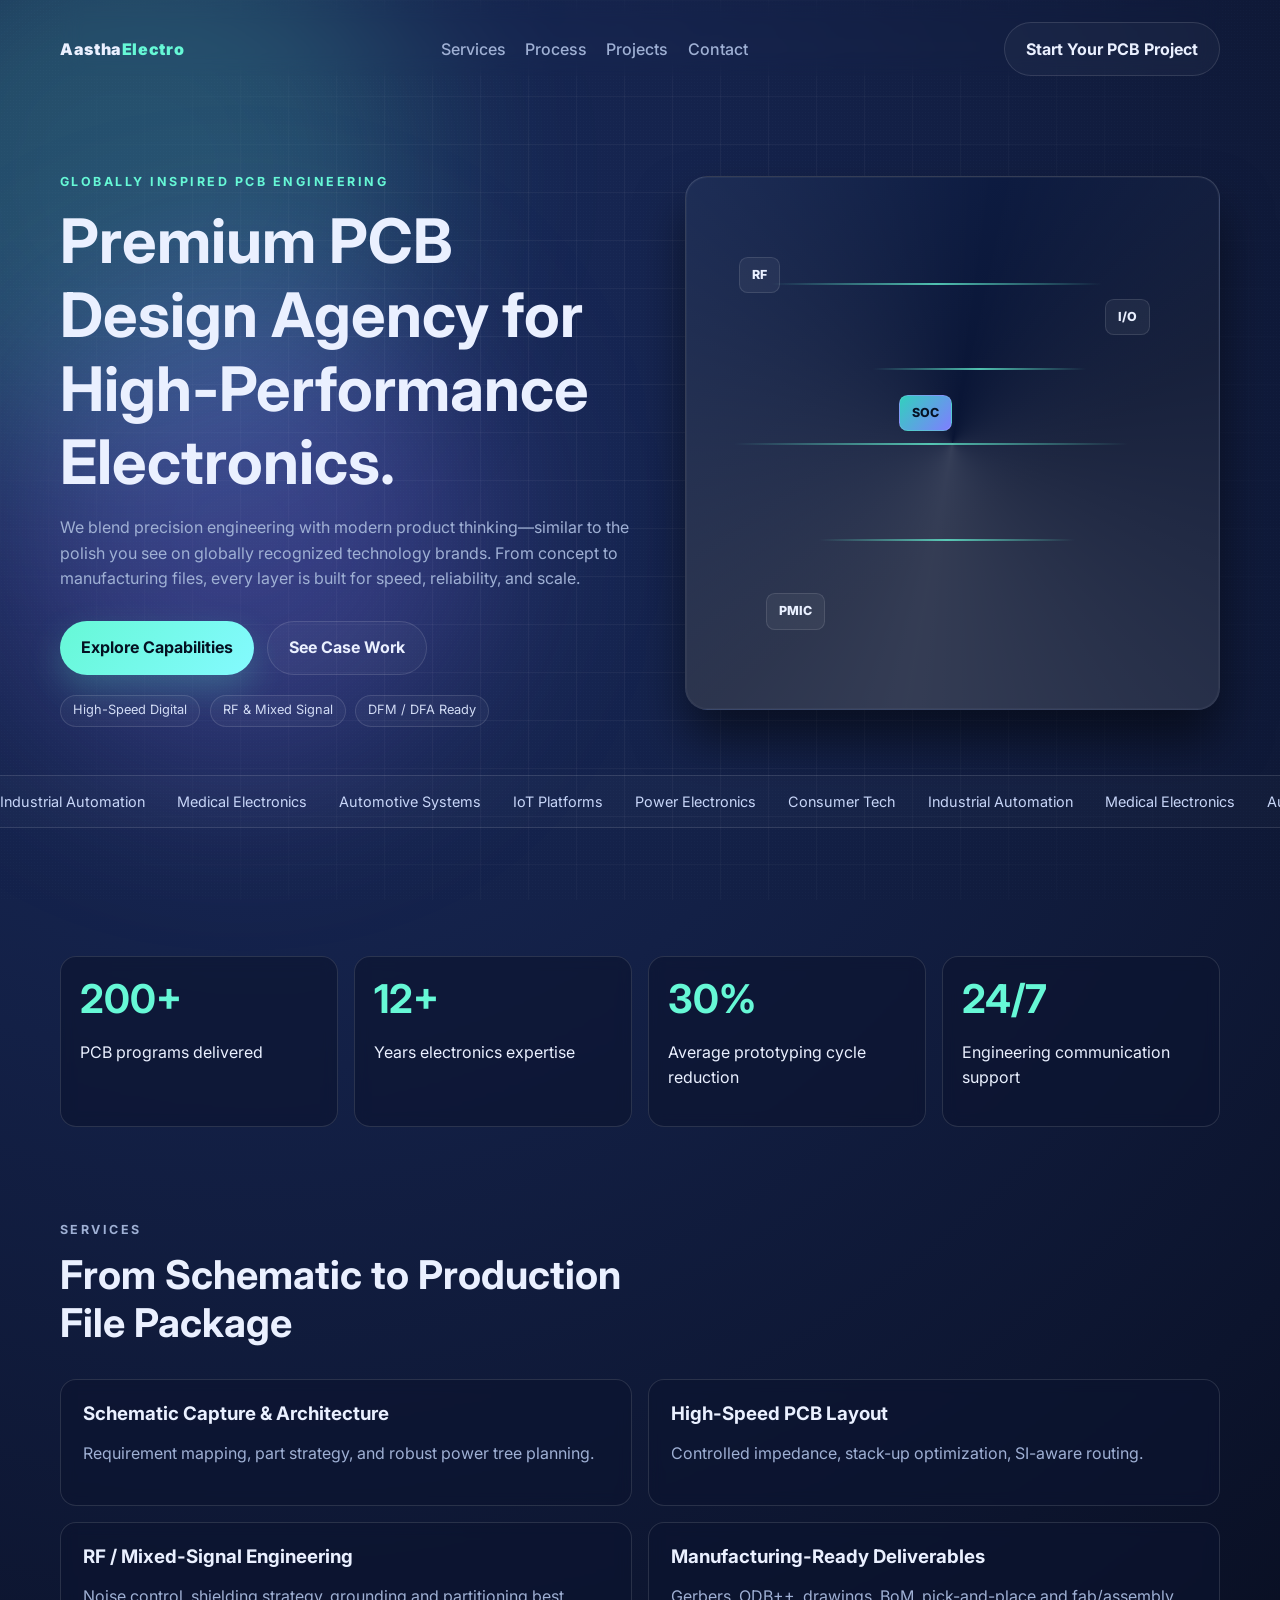
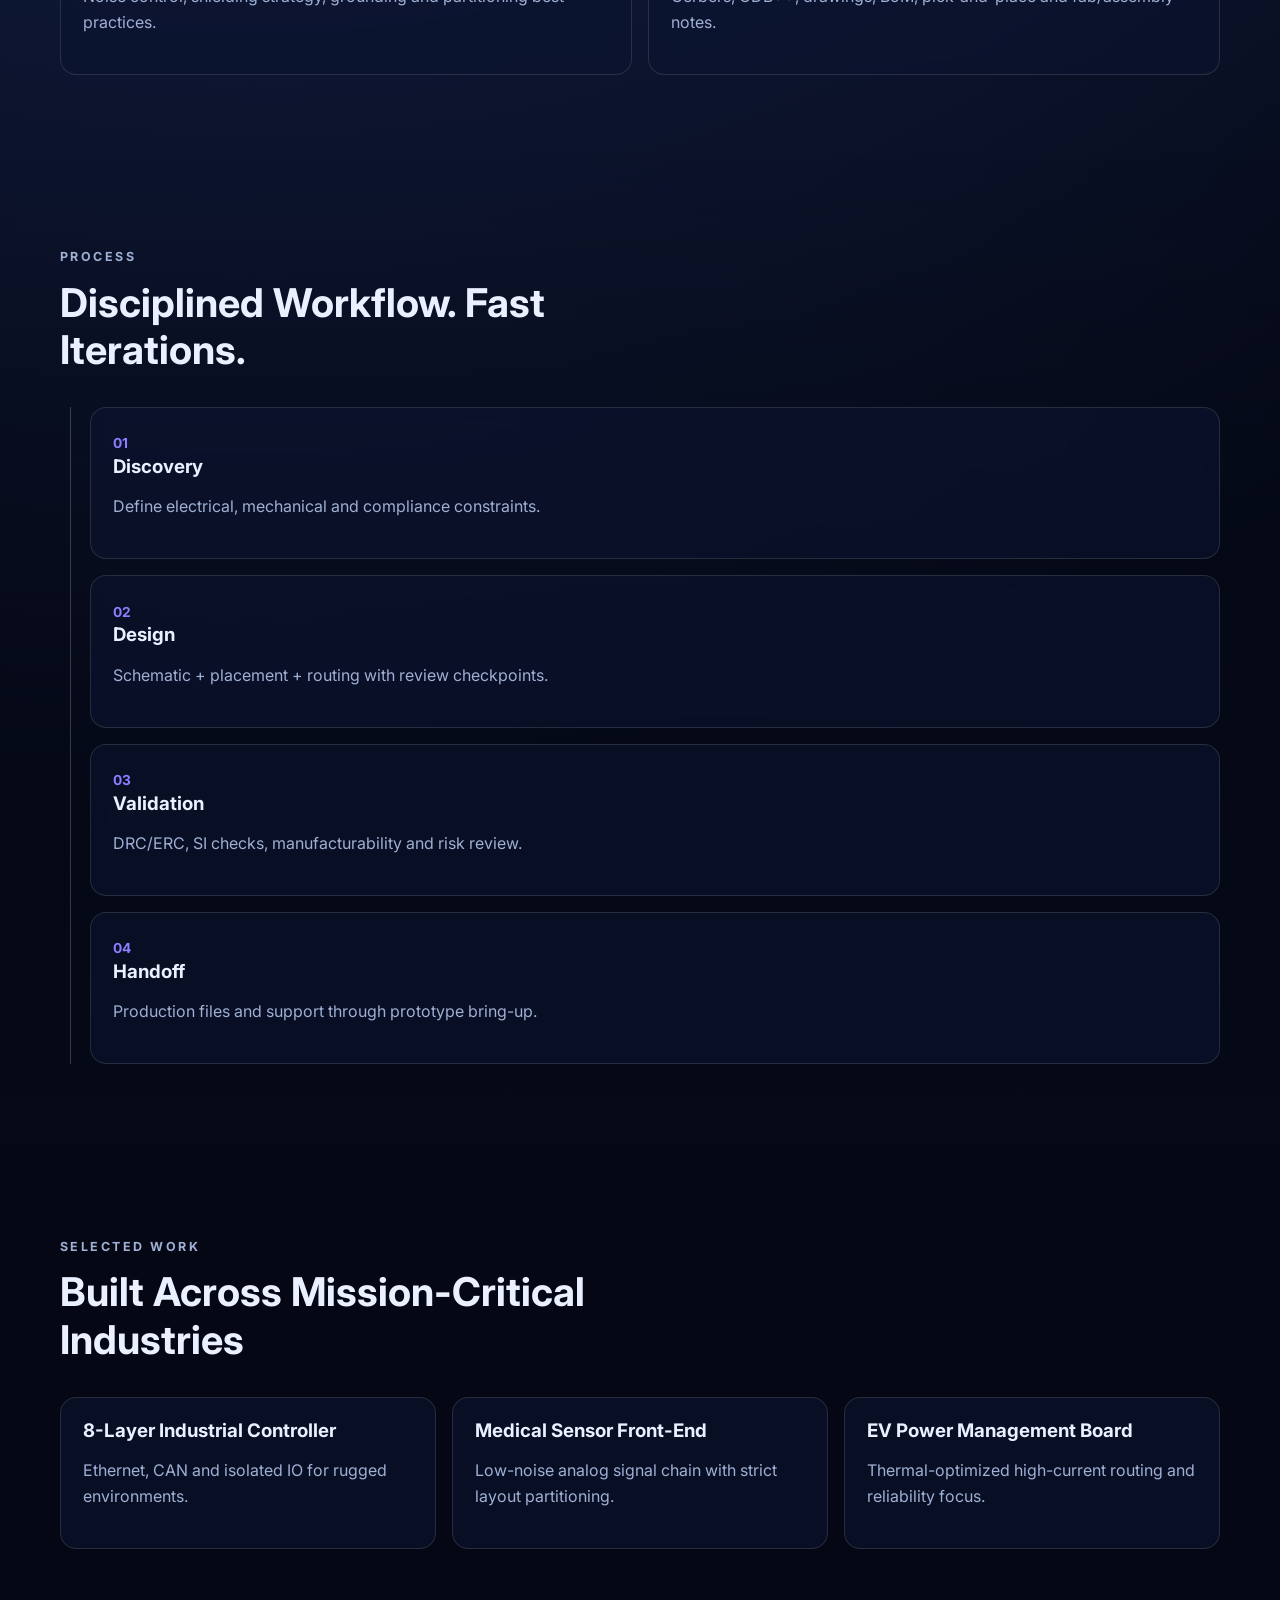
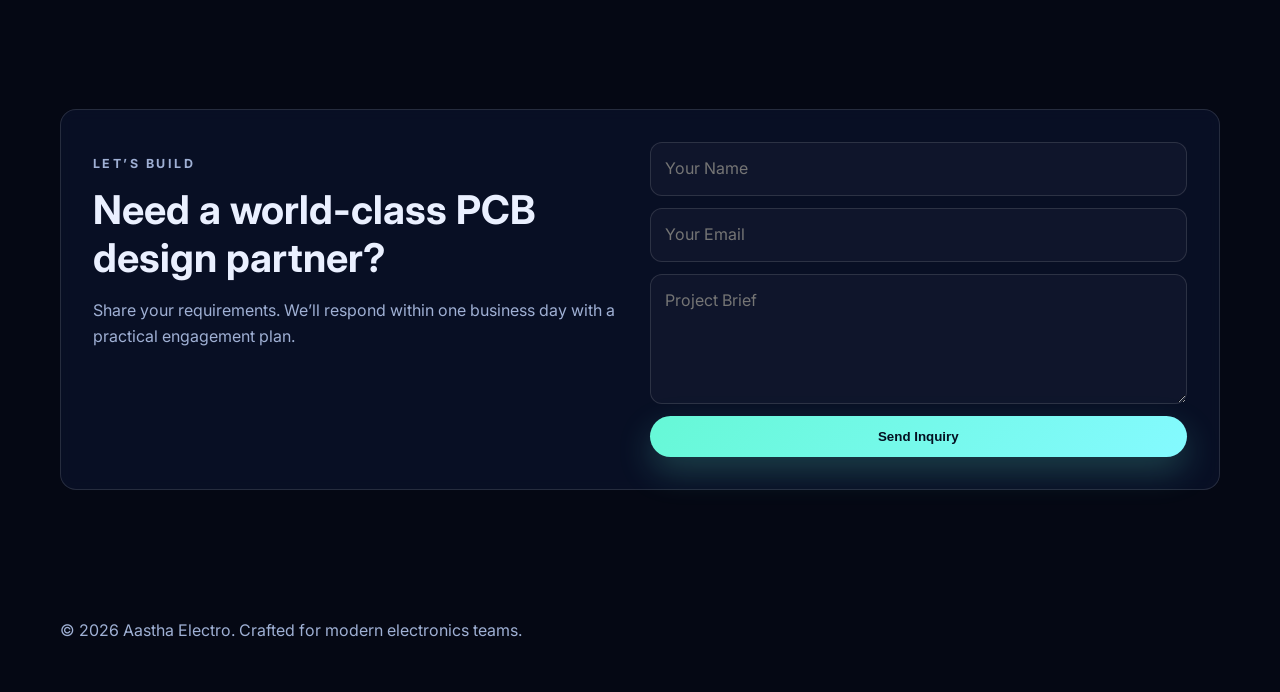
==== index.html @ 5feb5c53 "Redesign site with premium global-style PCB animations" ====
<!DOCTYPE html>
<html lang="en">
  <head>
    <meta charset="UTF-8" />
    <meta name="viewport" content="width=device-width, initial-scale=1.0" />
    <title>Aastha Electro | Global PCB Design Agency</title>
    <meta
      name="description"
      content="Aastha Electro is a PCB design agency delivering world-class schematic capture, high-speed layout, RF design, DFM and production-ready documentation."
    />
    <link rel="preconnect" href="https://fonts.googleapis.com" />
    <link rel="preconnect" href="https://fonts.gstatic.com" crossorigin />
    <link
      href="https://fonts.googleapis.com/css2?family=Inter:wght@400;500;600;700;800;900&display=swap"
      rel="stylesheet"
    />
    <link rel="stylesheet" href="styles.css" />
  </head>
  <body>
    <div class="bg-grid" aria-hidden="true"></div>
    <div class="bg-noise" aria-hidden="true"></div>
    <div class="mesh mesh-a" aria-hidden="true"></div>
    <div class="mesh mesh-b" aria-hidden="true"></div>

    <header class="site-header" id="home">
      <nav class="nav container">
        <a href="#home" class="brand">Aastha<span>Electro</span></a>
        <div class="nav-links">
          <a href="#services">Services</a>
          <a href="#process">Process</a>
          <a href="#projects">Projects</a>
          <a href="#contact">Contact</a>
        </div>
        <a class="btn btn-outline" href="#contact">Start Your PCB Project</a>
      </nav>

      <section class="hero container">
        <div class="hero-copy reveal">
          <p class="eyebrow">Globally Inspired PCB Engineering</p>
          <h1>Premium PCB Design Agency for High-Performance Electronics.</h1>
          <p class="hero-subtext">
            We blend precision engineering with modern product thinking—similar
            to the polish you see on globally recognized technology brands.
            From concept to manufacturing files, every layer is built for speed,
            reliability, and scale.
          </p>
          <div class="hero-cta">
            <a href="#services" class="btn">Explore Capabilities</a>
            <a href="#projects" class="btn btn-ghost">See Case Work</a>
          </div>
          <div class="hero-badges">
            <span>High-Speed Digital</span>
            <span>RF & Mixed Signal</span>
            <span>DFM / DFA Ready</span>
          </div>
        </div>

        <div class="hero-visual reveal" aria-hidden="true">
          <div class="pcb-orbiter">
            <div class="pcb-board" id="pcb-board">
              <span class="chip chip-core">SOC</span>
              <span class="chip chip-rf">RF</span>
              <span class="chip chip-pwr">PMIC</span>
              <span class="chip chip-io">I/O</span>
              <span class="trace t1"></span>
              <span class="trace t2"></span>
              <span class="trace t3"></span>
              <span class="trace t4"></span>
            </div>
          </div>
        </div>
      </section>

      <section class="trusted reveal" aria-label="trust marquee">
        <div class="trusted-track">
          <span>Industrial Automation</span>
          <span>Medical Electronics</span>
          <span>Automotive Systems</span>
          <span>IoT Platforms</span>
          <span>Power Electronics</span>
          <span>Consumer Tech</span>
          <span>Industrial Automation</span>
          <span>Medical Electronics</span>
          <span>Automotive Systems</span>
          <span>IoT Platforms</span>
          <span>Power Electronics</span>
          <span>Consumer Tech</span>
        </div>
      </section>
    </header>

    <main>
      <section class="stats container reveal" id="stats">
        <article><h2>200+</h2><p>PCB programs delivered</p></article>
        <article><h2>12+</h2><p>Years electronics expertise</p></article>
        <article><h2>30%</h2><p>Average prototyping cycle reduction</p></article>
        <article><h2>24/7</h2><p>Engineering communication support</p></article>
      </section>

      <section class="section container" id="services">
        <div class="section-head reveal">
          <p class="eyebrow">Services</p>
          <h2>From Schematic to Production File Package</h2>
        </div>
        <div class="grid-2">
          <article class="glass-card reveal">
            <h3>Schematic Capture & Architecture</h3>
            <p>Requirement mapping, part strategy, and robust power tree planning.</p>
          </article>
          <article class="glass-card reveal">
            <h3>High-Speed PCB Layout</h3>
            <p>Controlled impedance, stack-up optimization, SI-aware routing.</p>
          </article>
          <article class="glass-card reveal">
            <h3>RF / Mixed-Signal Engineering</h3>
            <p>Noise control, shielding strategy, grounding and partitioning best practices.</p>
          </article>
          <article class="glass-card reveal">
            <h3>Manufacturing-Ready Deliverables</h3>
            <p>Gerbers, ODB++, drawings, BoM, pick-and-place and fab/assembly notes.</p>
          </article>
        </div>
      </section>

      <section class="section process-wrap" id="process">
        <div class="container">
          <div class="section-head reveal">
            <p class="eyebrow">Process</p>
            <h2>Disciplined Workflow. Fast Iterations.</h2>
          </div>
          <div class="timeline">
            <article class="step reveal"><span>01</span><h3>Discovery</h3><p>Define electrical, mechanical and compliance constraints.</p></article>
            <article class="step reveal"><span>02</span><h3>Design</h3><p>Schematic + placement + routing with review checkpoints.</p></article>
            <article class="step reveal"><span>03</span><h3>Validation</h3><p>DRC/ERC, SI checks, manufacturability and risk review.</p></article>
            <article class="step reveal"><span>04</span><h3>Handoff</h3><p>Production files and support through prototype bring-up.</p></article>
          </div>
        </div>
      </section>

      <section class="section container" id="projects">
        <div class="section-head reveal">
          <p class="eyebrow">Selected Work</p>
          <h2>Built Across Mission-Critical Industries</h2>
        </div>
        <div class="grid-3">
          <article class="glass-card reveal"><h3>8-Layer Industrial Controller</h3><p>Ethernet, CAN and isolated IO for rugged environments.</p></article>
          <article class="glass-card reveal"><h3>Medical Sensor Front-End</h3><p>Low-noise analog signal chain with strict layout partitioning.</p></article>
          <article class="glass-card reveal"><h3>EV Power Management Board</h3><p>Thermal-optimized high-current routing and reliability focus.</p></article>
        </div>
      </section>

      <section class="section container" id="contact">
        <div class="contact-card reveal">
          <div>
            <p class="eyebrow">Let’s Build</p>
            <h2>Need a world-class PCB design partner?</h2>
            <p>
              Share your requirements. We’ll respond within one business day with
              a practical engagement plan.
            </p>
          </div>
          <form class="contact-form">
            <input type="text" placeholder="Your Name" required />
            <input type="email" placeholder="Your Email" required />
            <textarea rows="4" placeholder="Project Brief"></textarea>
            <button class="btn" type="submit">Send Inquiry</button>
          </form>
        </div>
      </section>
    </main>

    <footer class="footer container">
      <p>© <span id="year"></span> Aastha Electro. Crafted for modern electronics teams.</p>
    </footer>

    <script src="script.js"></script>
  </body>
</html>
---- styles.css ----
:root {
  --bg: #050814;
  --bg-soft: #0a1330;
  --text: #eaf0ff;
  --muted: #9fb0d4;
  --line: rgba(255, 255, 255, 0.12);
  --primary: #66f8d6;
  --secondary: #8f7dff;
  --panel: rgba(12, 20, 47, 0.62);
}

* {
  box-sizing: border-box;
}

html,
body {
  margin: 0;
  padding: 0;
}

body {
  font-family: "Inter", sans-serif;
  color: var(--text);
  background: radial-gradient(circle at 20% 10%, #1a2c5f 0%, var(--bg) 56%);
  line-height: 1.6;
  overflow-x: hidden;
}

.container {
  width: min(1160px, calc(100% - 3rem));
  margin-inline: auto;
}

.bg-grid,
.bg-noise,
.mesh {
  position: fixed;
  inset: 0;
  pointer-events: none;
}

.bg-grid {
  background-image: linear-gradient(rgba(255, 255, 255, 0.045) 1px, transparent 1px),
    linear-gradient(90deg, rgba(255, 255, 255, 0.045) 1px, transparent 1px);
  background-size: 48px 48px;
  mask-image: radial-gradient(circle at center, black 40%, transparent 95%);
  z-index: -3;
}

.bg-noise {
  background-image: radial-gradient(#fff 0.8px, transparent 0.8px);
  background-size: 3px 3px;
  opacity: 0.07;
  mix-blend-mode: soft-light;
  z-index: -2;
}

.mesh {
  z-index: -1;
  filter: blur(90px);
}

.mesh-a {
  width: 36rem;
  height: 36rem;
  left: -10rem;
  top: -7rem;
  border-radius: 50%;
  background: rgba(102, 248, 214, 0.2);
  animation: blobFloat 12s ease-in-out infinite;
}

.mesh-b {
  width: 30rem;
  height: 30rem;
  right: -8rem;
  top: 18rem;
  border-radius: 50%;
  background: rgba(143, 125, 255, 0.26);
  animation: blobFloat 10s ease-in-out infinite reverse;
}

.site-header {
  min-height: 100vh;
  position: relative;
}

.nav {
  display: flex;
  justify-content: space-between;
  align-items: center;
  gap: 1rem;
  padding-top: 1.4rem;
  position: sticky;
  top: 0;
  z-index: 20;
  backdrop-filter: blur(10px);
}

.brand {
  text-decoration: none;
  color: var(--text);
  font-weight: 900;
  letter-spacing: 0.04em;
}

.brand span {
  color: var(--primary);
}

.nav-links {
  display: flex;
  align-items: center;
  gap: 1.2rem;
}

.nav-links a {
  text-decoration: none;
  color: var(--muted);
  font-weight: 500;
}

.nav-links a:hover {
  color: var(--text);
}

.hero {
  padding-block: 5.2rem 3rem;
  display: grid;
  grid-template-columns: 1.1fr 1fr;
  gap: 2.3rem;
  align-items: center;
}

.eyebrow {
  text-transform: uppercase;
  letter-spacing: 0.2em;
  color: var(--primary);
  font-size: 0.78rem;
  font-weight: 700;
}

h1,
h2,
h3 {
  line-height: 1.2;
  margin: 0 0 0.8rem;
}

h1 {
  font-size: clamp(2rem, 4.8vw, 4.3rem);
}

h2 {
  font-size: clamp(1.6rem, 3.1vw, 2.8rem);
}

.hero-subtext,
.section-head p,
.glass-card p,
.step p,
.contact-card p {
  color: var(--muted);
}

.hero-subtext {
  max-width: 58ch;
}

.hero-cta {
  margin-top: 1.8rem;
  display: flex;
  gap: 0.85rem;
  flex-wrap: wrap;
}

.hero-badges {
  margin-top: 1.25rem;
  display: flex;
  flex-wrap: wrap;
  gap: 0.6rem;
}

.hero-badges span {
  border: 1px solid var(--line);
  border-radius: 999px;
  padding: 0.3rem 0.75rem;
  font-size: 0.8rem;
  color: #d2dcf5;
  background: rgba(255, 255, 255, 0.03);
}

.btn {
  display: inline-flex;
  justify-content: center;
  align-items: center;
  border: none;
  cursor: pointer;
  text-decoration: none;
  border-radius: 999px;
  padding: 0.82rem 1.3rem;
  font-weight: 700;
  color: #041122;
  background: linear-gradient(130deg, var(--primary), #84faff);
  box-shadow: 0 14px 34px rgba(102, 248, 214, 0.22);
  transition: transform 0.25s ease, box-shadow 0.25s ease;
}

.btn:hover {
  transform: translateY(-2px);
  box-shadow: 0 18px 36px rgba(102, 248, 214, 0.3);
}

.btn-outline,
.btn-ghost {
  color: var(--text);
  border: 1px solid var(--line);
  background: rgba(255, 255, 255, 0.03);
  box-shadow: none;
}

.hero-visual {
  perspective: 1000px;
}

.pcb-orbiter {
  animation: slowDrift 5s ease-in-out infinite;
}

.pcb-board {
  position: relative;
  aspect-ratio: 1;
  border-radius: 1.4rem;
  border: 1px solid rgba(255, 255, 255, 0.18);
  background: linear-gradient(145deg, #10214c 0%, #08122f 60%);
  box-shadow: inset 0 0 0 1px rgba(255, 255, 255, 0.04),
    0 30px 50px rgba(0, 0, 0, 0.52);
  transform-style: preserve-3d;
  overflow: hidden;
}

.pcb-board::before {
  content: "";
  position: absolute;
  inset: 0;
  background: conic-gradient(from 10deg, transparent, rgba(255, 255, 255, 0.18), transparent);
  animation: scanner 4.8s linear infinite;
}

.chip {
  position: absolute;
  padding: 0.45rem 0.75rem;
  border-radius: 0.55rem;
  border: 1px solid rgba(255, 255, 255, 0.11);
  background: rgba(255, 255, 255, 0.05);
  font-size: 0.78rem;
  font-weight: 800;
  z-index: 2;
}

.chip-core {
  inset: 41% auto auto 40%;
  color: #071326;
  background: linear-gradient(130deg, #32d0be, #7f7eff);
}

.chip-rf {
  top: 15%;
  left: 10%;
}

.chip-pwr {
  bottom: 15%;
  left: 15%;
}

.chip-io {
  top: 23%;
  right: 13%;
}

.trace {
  position: absolute;
  height: 2px;
  background: linear-gradient(90deg, transparent, var(--primary), transparent);
  opacity: 0.75;
  animation: pulseLine 2.4s ease-in-out infinite;
}

.t1 {
  top: 20%;
  left: 16%;
  width: 62%;
}

.t2 {
  top: 50%;
  left: 9%;
  width: 74%;
  animation-delay: 0.45s;
}

.t3 {
  top: 68%;
  left: 25%;
  width: 48%;
  animation-delay: 0.9s;
}

.t4 {
  top: 36%;
  left: 35%;
  width: 40%;
  animation-delay: 1.3s;
}

.trusted {
  overflow: hidden;
  border-block: 1px solid var(--line);
  background: rgba(255, 255, 255, 0.02);
}

.trusted-track {
  display: flex;
  gap: 2rem;
  white-space: nowrap;
  padding: 0.9rem 0;
  color: #c8d6f8;
  font-size: 0.9rem;
  animation: marquee 20s linear infinite;
}

main {
  position: relative;
}

.stats {
  margin-top: 3.5rem;
  display: grid;
  grid-template-columns: repeat(4, 1fr);
  gap: 1rem;
}

.stats article,
.glass-card,
.step,
.contact-card {
  border: 1px solid var(--line);
  background: var(--panel);
  backdrop-filter: blur(7px);
  border-radius: 1rem;
}

.stats article {
  padding: 1.2rem;
}

.stats h2 {
  margin-bottom: 0.2rem;
  color: var(--primary);
}

.section {
  padding-block: 5rem;
}

.section-head {
  max-width: 58ch;
  margin-bottom: 2rem;
}

.grid-2,
.grid-3 {
  display: grid;
  gap: 1rem;
}

.grid-2 {
  grid-template-columns: repeat(2, minmax(0, 1fr));
}

.grid-3 {
  grid-template-columns: repeat(3, minmax(0, 1fr));
}

.glass-card,
.step {
  padding: 1.4rem;
  transition: transform 0.25s ease, border-color 0.25s ease;
}

.glass-card:hover,
.step:hover {
  transform: translateY(-4px);
  border-color: rgba(102, 248, 214, 0.55);
}

.process-wrap {
  background: linear-gradient(180deg, transparent, rgba(6, 10, 24, 0.58));
}

.timeline {
  border-left: 1px solid rgba(255, 255, 255, 0.2);
  padding-left: 1.2rem;
  margin-left: 0.6rem;
  display: grid;
  gap: 1rem;
}

.step span {
  color: var(--secondary);
  font-weight: 700;
  font-size: 0.86rem;
}

.contact-card {
  padding: 2rem;
  display: grid;
  grid-template-columns: 1fr 1fr;
  gap: 1.2rem;
}

.contact-form {
  display: grid;
  gap: 0.75rem;
}

input,
textarea {
  border: 1px solid var(--line);
  background: rgba(255, 255, 255, 0.03);
  border-radius: 0.75rem;
  color: var(--text);
  font: inherit;
  padding: 0.82rem 0.9rem;
}

.footer {
  padding: 2rem 0;
  color: var(--muted);
}

.reveal {
  opacity: 0;
  transform: translateY(20px);
  transition: opacity 0.7s ease, transform 0.7s ease;
}

.reveal.active {
  opacity: 1;
  transform: translateY(0);
}

@keyframes blobFloat {
  0%,
  100% {
    transform: translateY(0) translateX(0);
  }
  50% {
    transform: translateY(24px) translateX(-12px);
  }
}

@keyframes slowDrift {
  0%,
  100% {
    transform: translateY(0);
  }
  50% {
    transform: translateY(-12px);
  }
}

@keyframes pulseLine {
  0%,
  100% {
    opacity: 0.35;
  }
  50% {
    opacity: 1;
  }
}

@keyframes scanner {
  0% {
    transform: rotate(0deg) scale(1.3);
  }
  100% {
    transform: rotate(360deg) scale(1.3);
  }
}

@keyframes marquee {
  0% {
    transform: translateX(0);
  }
  100% {
    transform: translateX(-50%);
  }
}

@media (max-width: 980px) {
  .nav-links {
    display: none;
  }

  .hero,
  .contact-card,
  .grid-2,
  .grid-3,
  .stats {
    grid-template-columns: 1fr;
  }
}
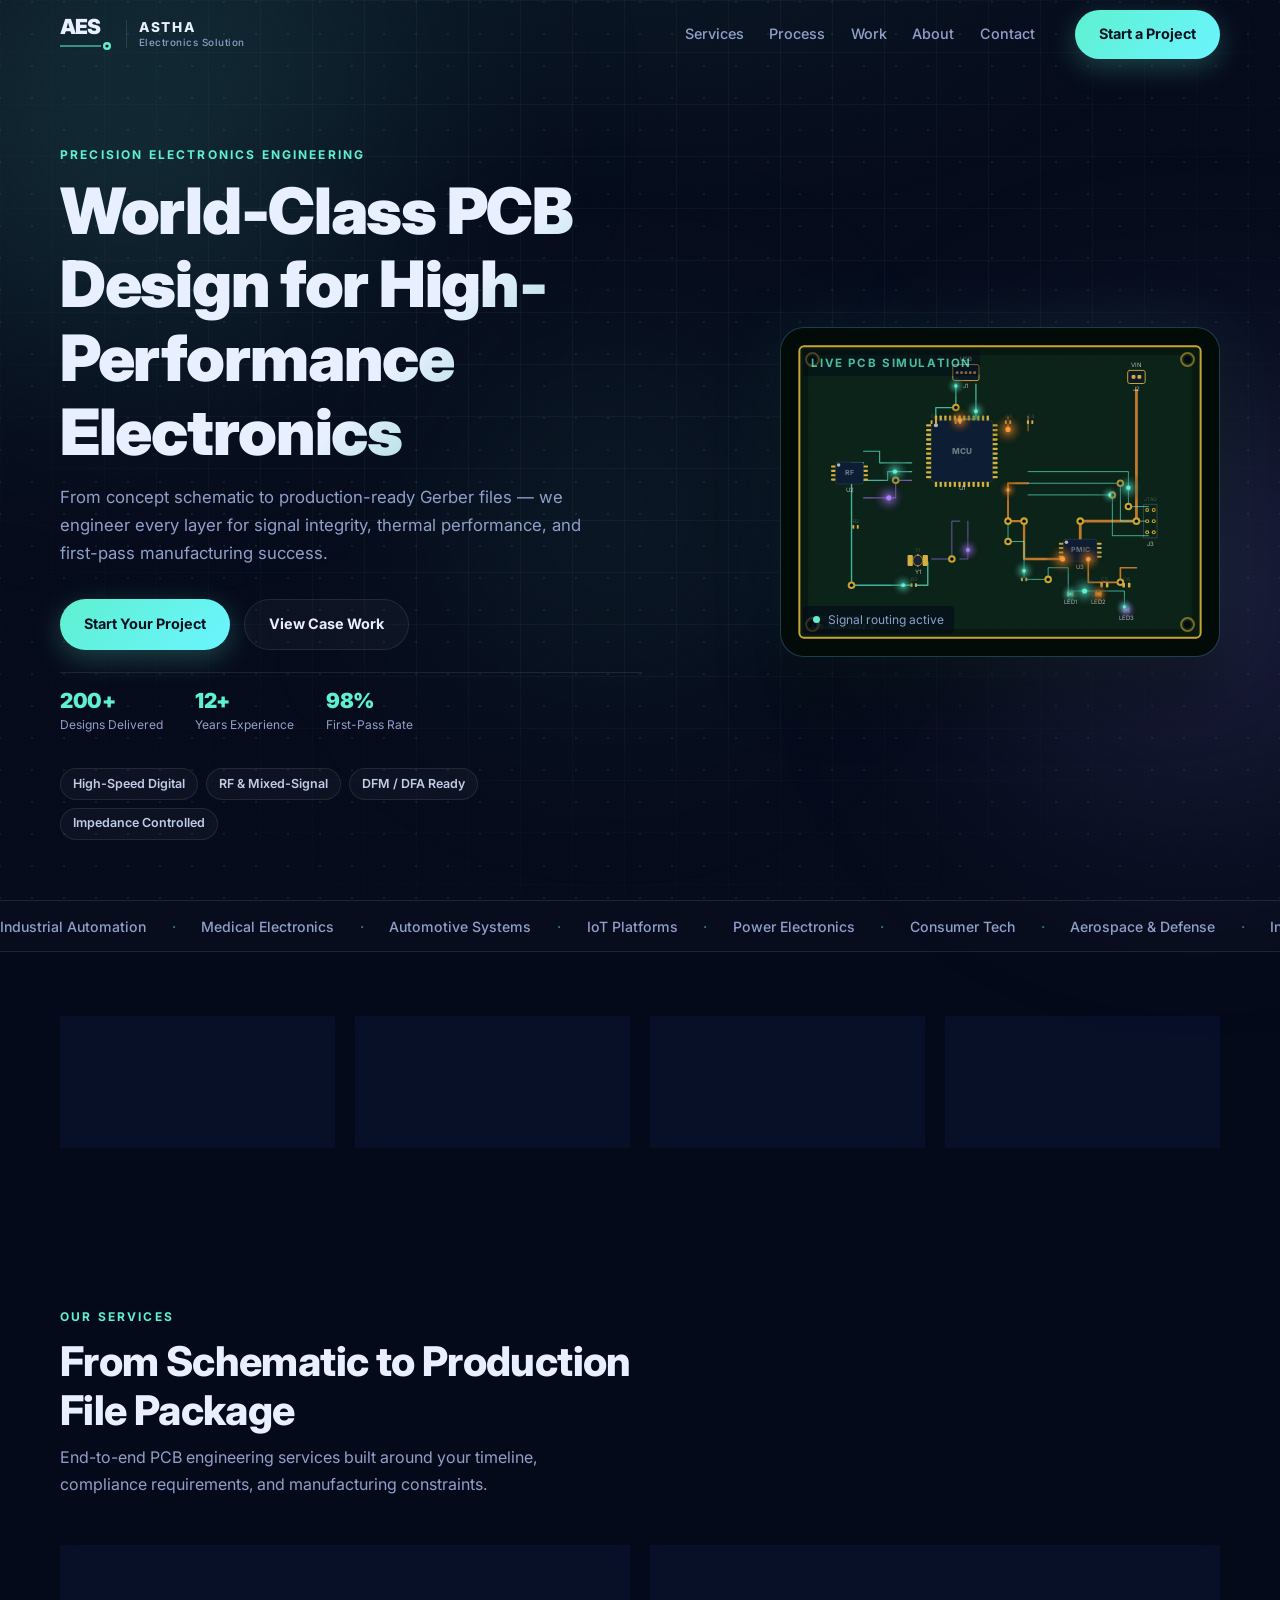
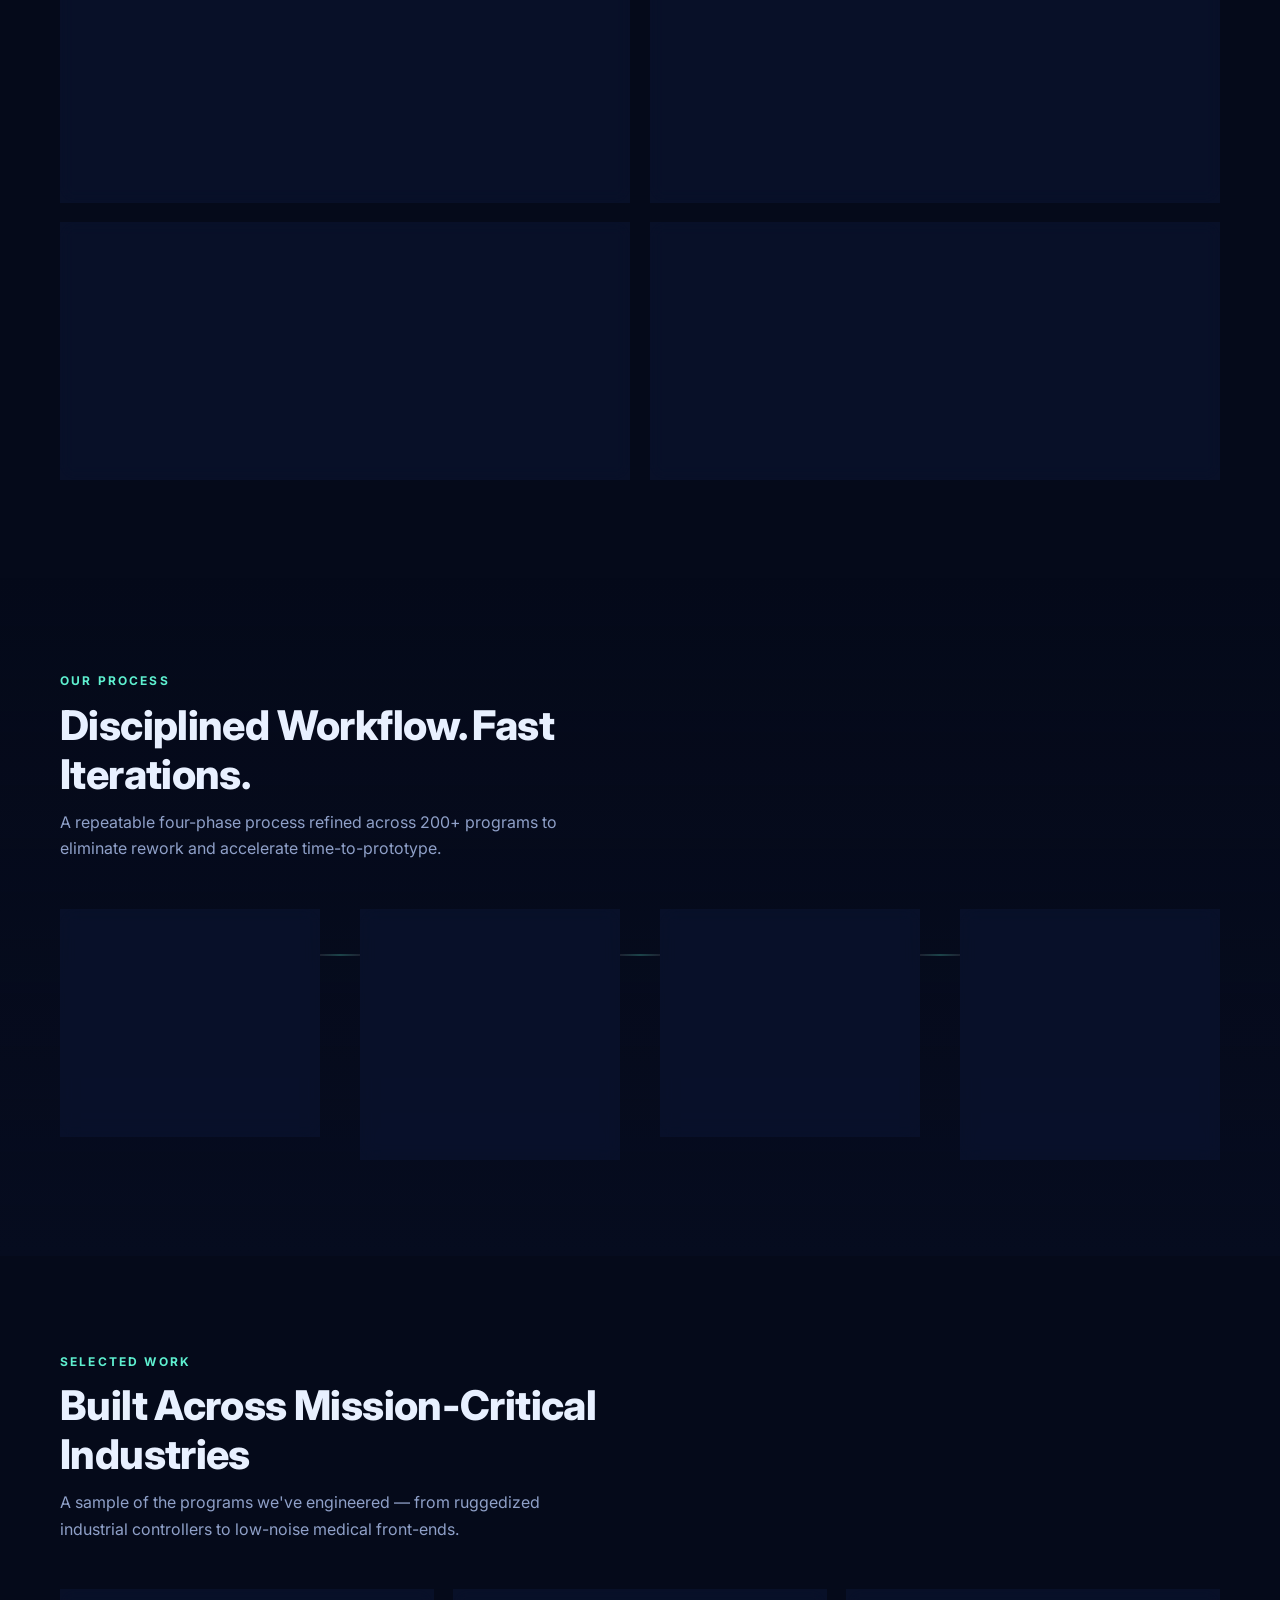
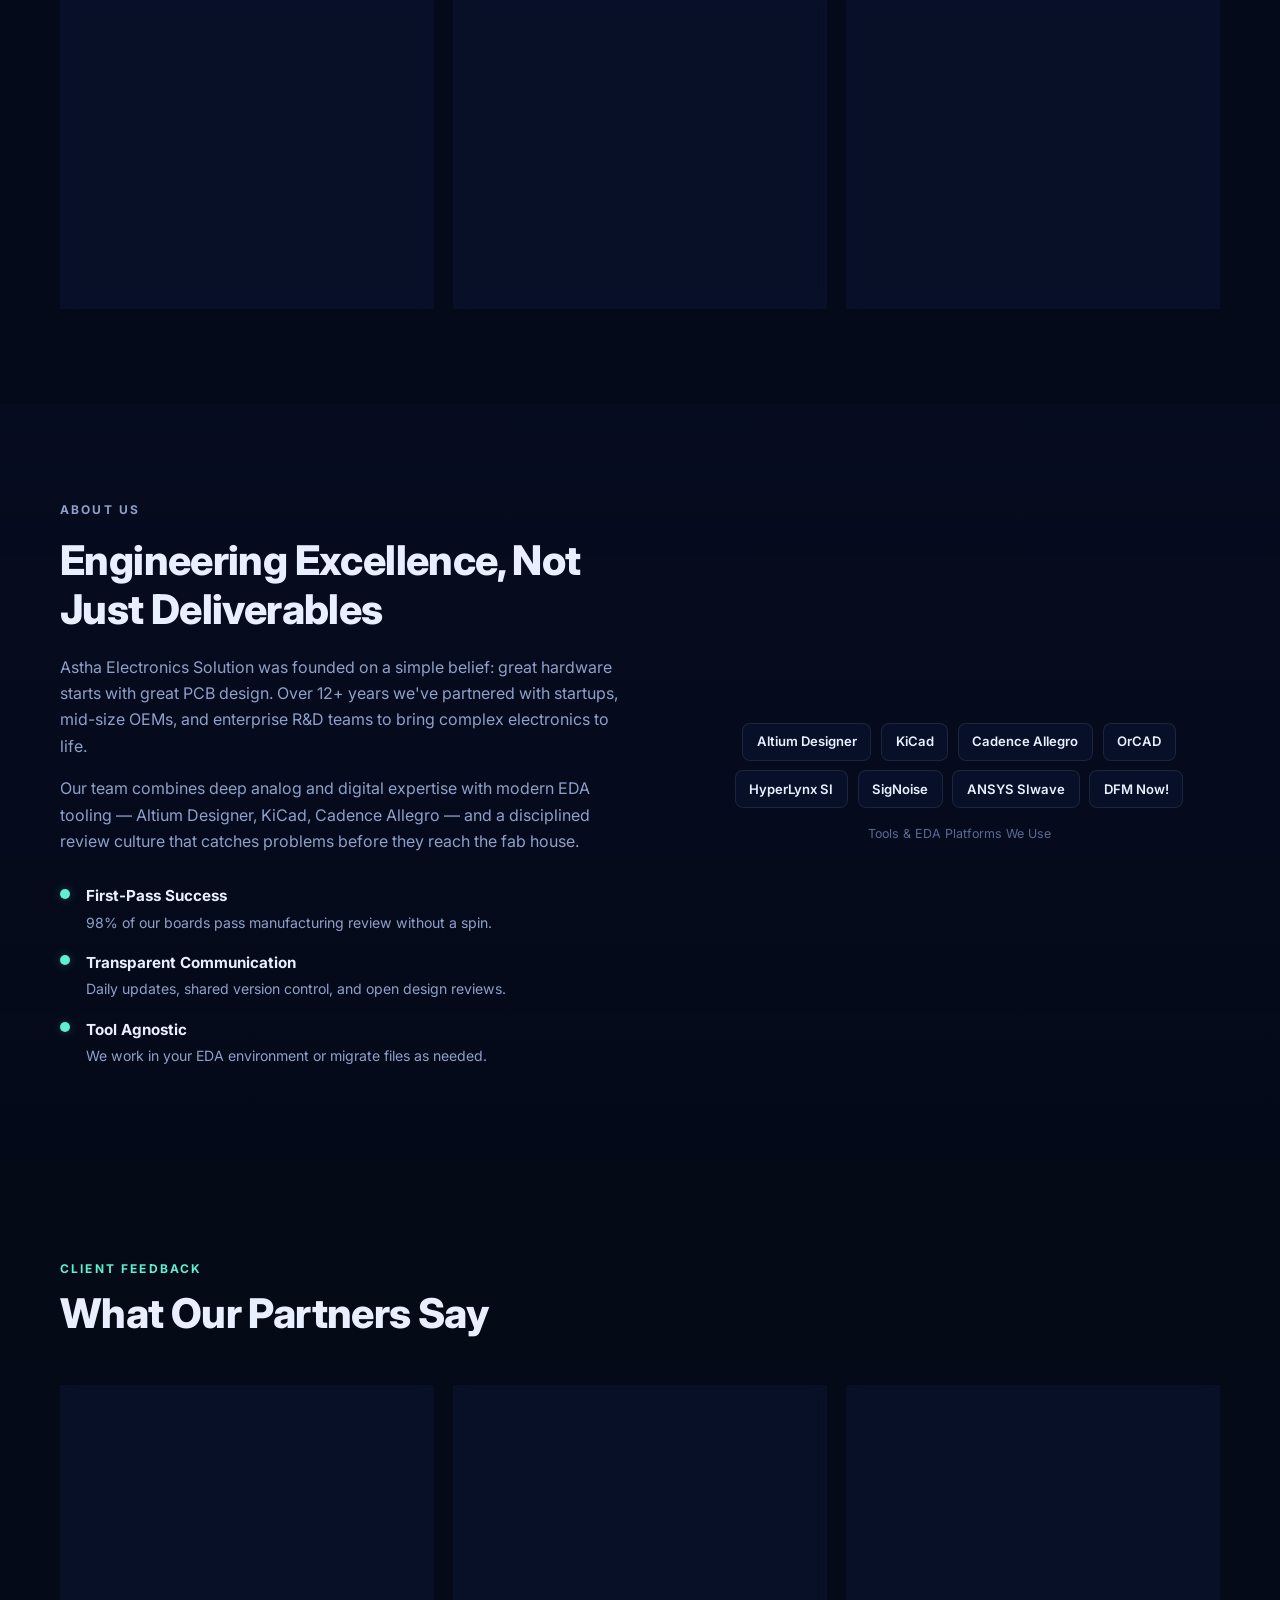
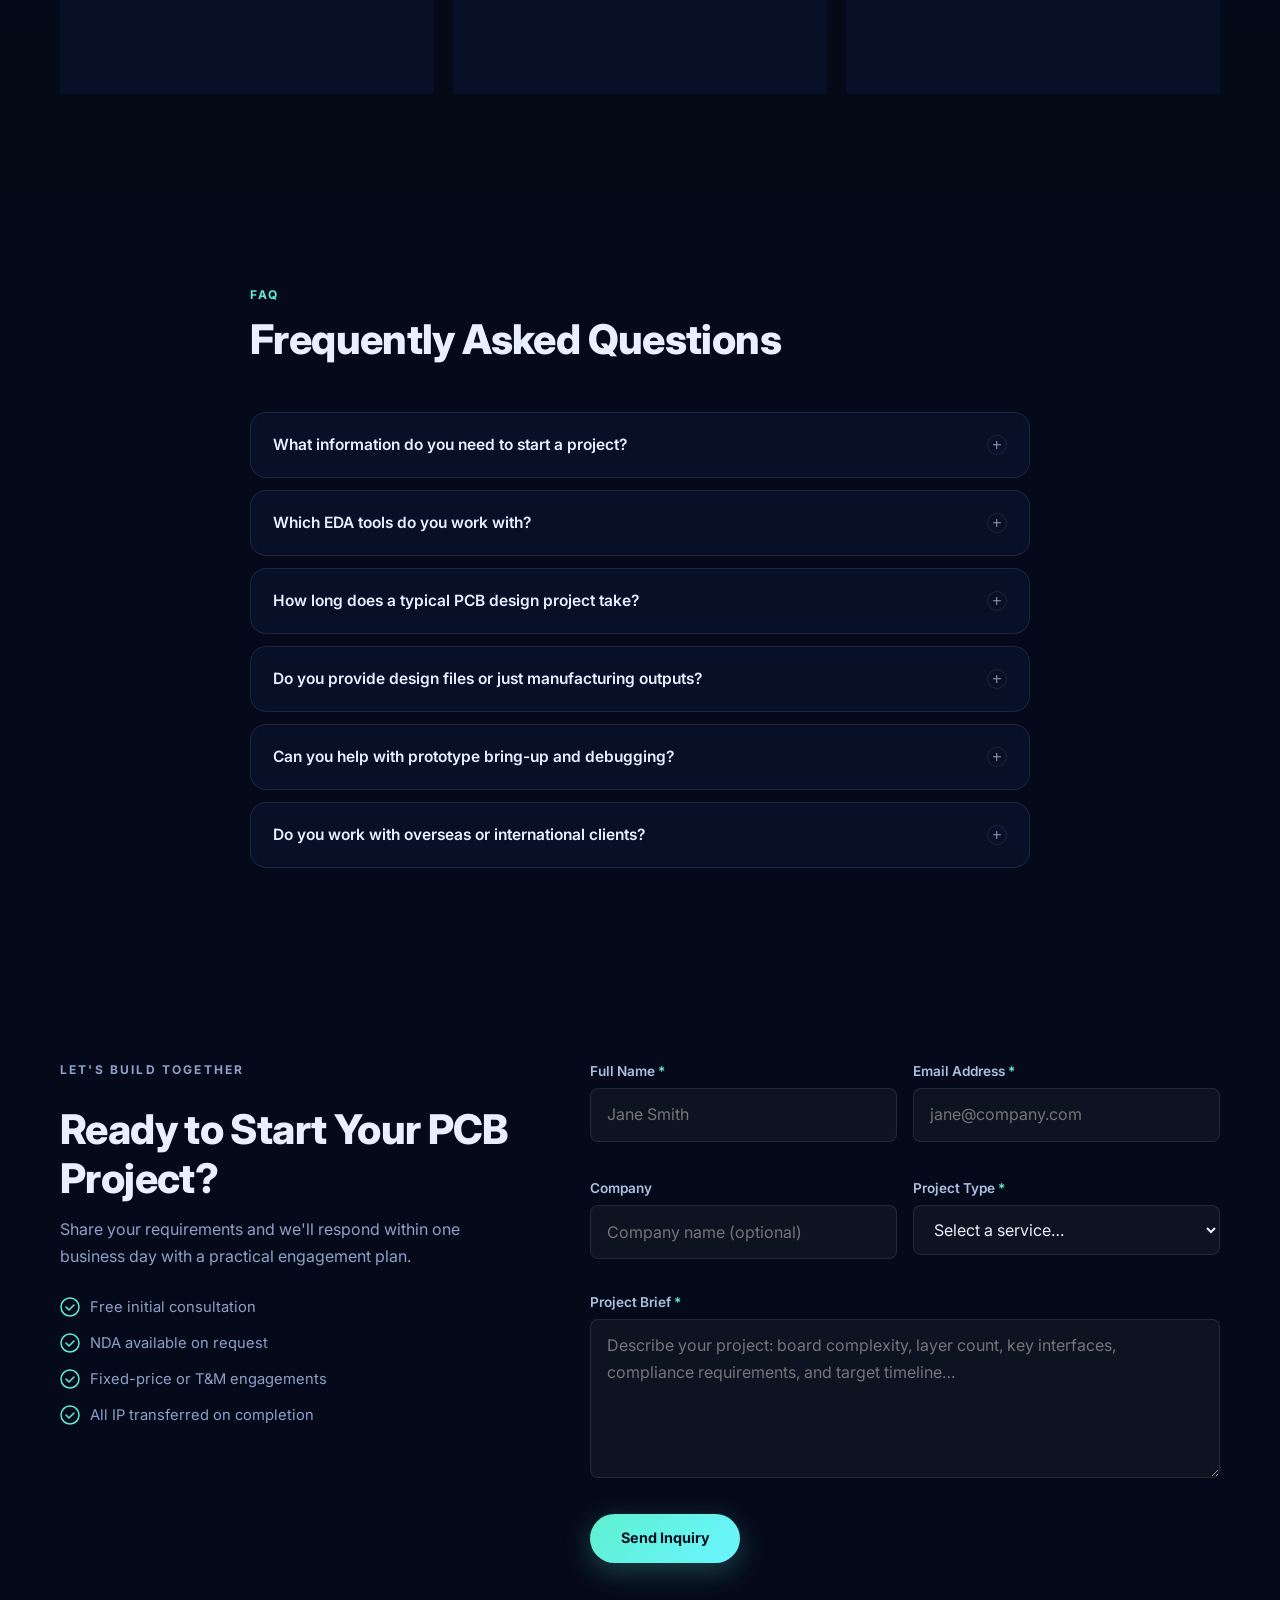
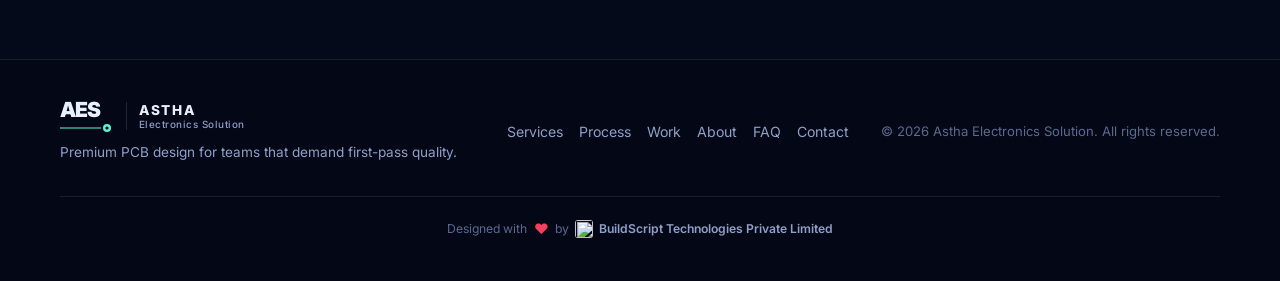
==== commit 659122bb: "Restructure into world-class folder architecture & polish UI - Migrate flat 3-file layout → professi" ====
--- a/index.html
+++ b/index.html
@@ -3,10 +3,10 @@
   <head>
     <meta charset="UTF-8" />
     <meta name="viewport" content="width=device-width, initial-scale=1.0" />
-    <title>Aastha Electro | Global PCB Design Agency</title>
+    <title>Astha Electronics Solution | PCB Design Agency</title>
     <meta
       name="description"
-      content="Aastha Electro is a PCB design agency delivering world-class schematic capture, high-speed layout, RF design, DFM and production-ready documentation."
+      content="Astha Electronics Solution — a premium PCB design agency delivering schematic capture, high-speed layout, RF engineering, and production-ready documentation for mission-critical electronics."
     />
     <link rel="preconnect" href="https://fonts.googleapis.com" />
     <link rel="preconnect" href="https://fonts.gstatic.com" crossorigin />
@@ -14,165 +14,691 @@
       href="https://fonts.googleapis.com/css2?family=Inter:wght@400;500;600;700;800;900&display=swap"
       rel="stylesheet"
     />
-    <link rel="stylesheet" href="styles.css" />
+    <link rel="stylesheet" href="assets/css/styles.css" />
   </head>
   <body>
+    <!-- Background layers -->
     <div class="bg-grid" aria-hidden="true"></div>
     <div class="bg-noise" aria-hidden="true"></div>
-    <div class="mesh mesh-a" aria-hidden="true"></div>
-    <div class="mesh mesh-b" aria-hidden="true"></div>
-
-    <header class="site-header" id="home">
-      <nav class="nav container">
-        <a href="#home" class="brand">Aastha<span>Electro</span></a>
-        <div class="nav-links">
+    <div class="blob blob-a" aria-hidden="true"></div>
+    <div class="blob blob-b" aria-hidden="true"></div>
+    <div class="blob blob-c" aria-hidden="true"></div>
+
+    <!-- Toast notification -->
+    <div class="toast" id="toast" role="alert" aria-live="polite"></div>
+
+    <!-- ============================================================
+         NAVIGATION
+    ============================================================ -->
+    <nav class="nav" id="nav">
+      <div class="nav-inner container">
+        <a href="#home" class="logo-link" aria-label="Astha Electronics Solution — Home">
+          <div class="logo-mark">
+            <span class="logo-aes">AES</span>
+            <svg class="logo-trace" viewBox="0 0 54 10" fill="none" aria-hidden="true">
+              <line x1="0" y1="5" x2="41" y2="5" stroke="#5ef0d0" stroke-width="1.5" stroke-opacity="0.7"/>
+              <circle cx="47" cy="5" r="4" fill="#5ef0d0"/>
+              <circle cx="47" cy="5" r="1.6" fill="#050a1a"/>
+            </svg>
+          </div>
+          <div class="logo-sep" aria-hidden="true"></div>
+          <div class="logo-wordmark">
+            <span class="logo-name">ASTHA</span>
+            <span class="logo-sub">Electronics Solution</span>
+          </div>
+        </a>
+
+        <div class="nav-links" id="nav-links">
+          <a href="#services" class="nav-link">Services</a>
+          <a href="#process" class="nav-link">Process</a>
+          <a href="#projects" class="nav-link">Work</a>
+          <a href="#about" class="nav-link">About</a>
+          <a href="#contact" class="nav-link">Contact</a>
+        </div>
+
+        <a href="#contact" class="btn btn-primary nav-cta">Start a Project</a>
+
+        <button class="menu-toggle" id="menu-toggle" aria-label="Toggle navigation" aria-expanded="false">
+          <span class="bar"></span>
+          <span class="bar"></span>
+          <span class="bar"></span>
+        </button>
+      </div>
+    </nav>
+
+    <!-- ============================================================
+         HERO
+    ============================================================ -->
+    <section class="hero" id="home">
+      <!-- Interactive dot-grid canvas (Linear/Vercel style) -->
+      <canvas id="dot-grid" aria-hidden="true"></canvas>
+
+      <div class="hero-content container">
+        <div class="hero-copy">
+          <p class="eyebrow" data-hero-anim="0">Precision Electronics Engineering</p>
+          <h1 data-hero-anim="1">World-Class PCB Design for High-Performance Electronics</h1>
+          <p class="hero-sub" data-hero-anim="2">
+            From concept schematic to production-ready Gerber files — we engineer
+            every layer for signal integrity, thermal performance, and first-pass
+            manufacturing success.
+          </p>
+          <div class="hero-actions" data-hero-anim="3">
+            <a href="#contact" class="btn btn-primary mag-btn">Start Your Project</a>
+            <a href="#projects" class="btn btn-ghost mag-btn">View Case Work</a>
+          </div>
+          <div class="hero-stats-row" data-hero-anim="4">
+            <div class="hero-stat">
+              <strong>200+</strong>
+              <span>Designs Delivered</span>
+            </div>
+            <div class="hero-stat">
+              <strong>12+</strong>
+              <span>Years Experience</span>
+            </div>
+            <div class="hero-stat">
+              <strong>98%</strong>
+              <span>First-Pass Rate</span>
+            </div>
+          </div>
+          <div class="hero-pills" data-hero-anim="5">
+            <span class="pill">High-Speed Digital</span>
+            <span class="pill">RF &amp; Mixed-Signal</span>
+            <span class="pill">DFM / DFA Ready</span>
+            <span class="pill">Impedance Controlled</span>
+          </div>
+        </div>
+
+        <div class="hero-visual" data-hero-anim="6">
+          <div class="pcb-frame">
+            <!-- PCB animation canvas scoped to this panel -->
+            <canvas id="pcb-canvas" aria-hidden="true"></canvas>
+            <div class="pcb-overlay">
+              <div class="pcb-label">Live PCB Simulation</div>
+              <div class="pcb-indicator">
+                <span class="pulse-dot"></span>
+                <span>Signal routing active</span>
+              </div>
+            </div>
+          </div>
+        </div>
+      </div>
+    </section>
+
+    <!-- ============================================================
+         MARQUEE
+    ============================================================ -->
+    <div class="marquee-wrap" aria-label="Industries served">
+      <div class="marquee-track">
+        <span>Industrial Automation</span>
+        <span class="dot" aria-hidden="true">·</span>
+        <span>Medical Electronics</span>
+        <span class="dot" aria-hidden="true">·</span>
+        <span>Automotive Systems</span>
+        <span class="dot" aria-hidden="true">·</span>
+        <span>IoT Platforms</span>
+        <span class="dot" aria-hidden="true">·</span>
+        <span>Power Electronics</span>
+        <span class="dot" aria-hidden="true">·</span>
+        <span>Consumer Tech</span>
+        <span class="dot" aria-hidden="true">·</span>
+        <span>Aerospace &amp; Defense</span>
+        <span class="dot" aria-hidden="true">·</span>
+        <span>Industrial Automation</span>
+        <span class="dot" aria-hidden="true">·</span>
+        <span>Medical Electronics</span>
+        <span class="dot" aria-hidden="true">·</span>
+        <span>Automotive Systems</span>
+        <span class="dot" aria-hidden="true">·</span>
+        <span>IoT Platforms</span>
+        <span class="dot" aria-hidden="true">·</span>
+        <span>Power Electronics</span>
+        <span class="dot" aria-hidden="true">·</span>
+        <span>Consumer Tech</span>
+        <span class="dot" aria-hidden="true">·</span>
+        <span>Aerospace &amp; Defense</span>
+        <span class="dot" aria-hidden="true">·</span>
+      </div>
+    </div>
+
+    <main>
+
+      <!-- ============================================================
+           STATS
+      ============================================================ -->
+      <section class="section stats-section" id="stats">
+        <div class="container">
+          <div class="stats-grid">
+            <article class="stat-card reveal">
+              <div class="stat-num" data-target="200" data-suffix="+">0</div>
+              <p>PCB programs delivered</p>
+            </article>
+            <article class="stat-card reveal">
+              <div class="stat-num" data-target="12" data-suffix="+">0</div>
+              <p>Years of electronics expertise</p>
+            </article>
+            <article class="stat-card reveal">
+              <div class="stat-num" data-target="30" data-suffix="%">0</div>
+              <p>Avg. prototype cycle reduction</p>
+            </article>
+            <article class="stat-card reveal">
+              <div class="stat-num" data-target="98" data-suffix="%">0</div>
+              <p>First-pass manufacturing success</p>
+            </article>
+          </div>
+        </div>
+      </section>
+
+      <!-- ============================================================
+           SERVICES
+      ============================================================ -->
+      <section class="section" id="services">
+        <div class="container">
+          <header class="section-head reveal">
+            <p class="eyebrow">Our Services</p>
+            <h2>From Schematic to Production File Package</h2>
+            <p class="section-sub">
+              End-to-end PCB engineering services built around your timeline,
+              compliance requirements, and manufacturing constraints.
+            </p>
+          </header>
+
+          <div class="grid-2">
+            <article class="service-card reveal">
+              <div class="service-icon">
+                <svg viewBox="0 0 48 48" fill="none" aria-hidden="true">
+                  <rect x="6" y="6" width="36" height="36" rx="4" stroke="currentColor" stroke-width="2"/>
+                  <circle cx="18" cy="18" r="4" stroke="currentColor" stroke-width="2"/>
+                  <circle cx="30" cy="30" r="4" stroke="currentColor" stroke-width="2"/>
+                  <path d="M22 18h6v12h-6" stroke="currentColor" stroke-width="2" stroke-linecap="round" stroke-linejoin="round"/>
+                  <path d="M14 30h4" stroke="currentColor" stroke-width="2" stroke-linecap="round"/>
+                </svg>
+              </div>
+              <h3>Schematic Capture &amp; Architecture</h3>
+              <p>Requirement mapping, component strategy, net-class planning, and robust power tree design for reliability from day one.</p>
+              <ul class="service-tags">
+                <li>Power Trees</li>
+                <li>Net Lists</li>
+                <li>BOM Strategy</li>
+              </ul>
+            </article>
+
+            <article class="service-card reveal">
+              <div class="service-icon">
+                <svg viewBox="0 0 48 48" fill="none" aria-hidden="true">
+                  <rect x="4" y="12" width="40" height="24" rx="3" stroke="currentColor" stroke-width="2"/>
+                  <path d="M12 24h8M28 24h8" stroke="currentColor" stroke-width="2" stroke-linecap="round"/>
+                  <path d="M20 18v12M28 18v12" stroke="currentColor" stroke-width="2" stroke-linecap="round"/>
+                  <circle cx="20" cy="24" r="2" fill="currentColor"/>
+                  <circle cx="28" cy="24" r="2" fill="currentColor"/>
+                </svg>
+              </div>
+              <h3>High-Speed PCB Layout</h3>
+              <p>Controlled impedance routing, stack-up optimization, and signal-integrity-aware placement for DDR, USB, PCIe, and beyond.</p>
+              <ul class="service-tags">
+                <li>Impedance Control</li>
+                <li>Signal Integrity</li>
+                <li>DDR / SerDes</li>
+              </ul>
+            </article>
+
+            <article class="service-card reveal">
+              <div class="service-icon">
+                <svg viewBox="0 0 48 48" fill="none" aria-hidden="true">
+                  <path d="M24 8C15.16 8 8 15.16 8 24s7.16 16 16 16 16-7.16 16-16S32.84 8 24 8z" stroke="currentColor" stroke-width="2"/>
+                  <path d="M24 8v4M24 36v4M8 24h4M36 24h4" stroke="currentColor" stroke-width="2" stroke-linecap="round"/>
+                  <circle cx="24" cy="24" r="5" stroke="currentColor" stroke-width="2"/>
+                  <path d="M16 16l2.8 2.8M29.2 29.2L32 32M32 16l-2.8 2.8M18.8 29.2L16 32" stroke="currentColor" stroke-width="2" stroke-linecap="round"/>
+                </svg>
+              </div>
+              <h3>RF &amp; Mixed-Signal Engineering</h3>
+              <p>Noise isolation, ground partitioning, shielding, and antenna layout for Bluetooth, Wi-Fi, cellular, and custom RF front-ends.</p>
+              <ul class="service-tags">
+                <li>Antenna Design</li>
+                <li>EMI Control</li>
+                <li>Ground Splits</li>
+              </ul>
+            </article>
+
+            <article class="service-card reveal">
+              <div class="service-icon">
+                <svg viewBox="0 0 48 48" fill="none" aria-hidden="true">
+                  <rect x="8" y="8" width="32" height="32" rx="3" stroke="currentColor" stroke-width="2"/>
+                  <path d="M16 24l6 6 10-12" stroke="currentColor" stroke-width="2.5" stroke-linecap="round" stroke-linejoin="round"/>
+                </svg>
+              </div>
+              <h3>Manufacturing-Ready Deliverables</h3>
+              <p>Gerbers, ODB++, IPC-2581, assembly drawings, BOM, pick-and-place files, and fab notes — ready for your contract manufacturer.</p>
+              <ul class="service-tags">
+                <li>Gerber / ODB++</li>
+                <li>Assembly Notes</li>
+                <li>IPC Standards</li>
+              </ul>
+            </article>
+          </div>
+        </div>
+      </section>
+
+      <!-- ============================================================
+           PROCESS
+      ============================================================ -->
+      <section class="section process-section" id="process">
+        <div class="container">
+          <header class="section-head reveal">
+            <p class="eyebrow">Our Process</p>
+            <h2>Disciplined Workflow. Fast Iterations.</h2>
+            <p class="section-sub">A repeatable four-phase process refined across 200+ programs to eliminate rework and accelerate time-to-prototype.</p>
+          </header>
+
+          <div class="process-grid">
+            <article class="process-step reveal">
+              <div class="step-num">01</div>
+              <div class="step-content">
+                <h3>Discovery</h3>
+                <p>Define electrical, mechanical, thermal, and compliance requirements. Agree on stack-up, layer count, and tools.</p>
+              </div>
+            </article>
+            <div class="step-connector" aria-hidden="true"></div>
+            <article class="process-step reveal">
+              <div class="step-num">02</div>
+              <div class="step-content">
+                <h3>Design</h3>
+                <p>Schematic capture, component placement, and routing with mid-design review checkpoints to catch issues early.</p>
+              </div>
+            </article>
+            <div class="step-connector" aria-hidden="true"></div>
+            <article class="process-step reveal">
+              <div class="step-num">03</div>
+              <div class="step-content">
+                <h3>Validation</h3>
+                <p>DRC/ERC clean, signal-integrity simulation, thermal review, manufacturability audit, and risk sign-off.</p>
+              </div>
+            </article>
+            <div class="step-connector" aria-hidden="true"></div>
+            <article class="process-step reveal">
+              <div class="step-num">04</div>
+              <div class="step-content">
+                <h3>Handoff</h3>
+                <p>Full production file package delivered with engineering support through prototype bring-up and board-level debug.</p>
+              </div>
+            </article>
+          </div>
+        </div>
+      </section>
+
+      <!-- ============================================================
+           PROJECTS
+      ============================================================ -->
+      <section class="section" id="projects">
+        <div class="container">
+          <header class="section-head reveal">
+            <p class="eyebrow">Selected Work</p>
+            <h2>Built Across Mission-Critical Industries</h2>
+            <p class="section-sub">A sample of the programs we've engineered — from ruggedized industrial controllers to low-noise medical front-ends.</p>
+          </header>
+
+          <div class="grid-3">
+            <article class="project-card reveal">
+              <div class="project-header">
+                <div class="project-layers">8L</div>
+                <span class="project-tag">Industrial</span>
+              </div>
+              <h3>Industrial Motion Controller</h3>
+              <p>8-layer board with gigabit Ethernet, dual-port CAN-FD, isolated digital I/O, and wide-range input DC-DC. Designed for IEC 61000-4 EMC compliance.</p>
+              <div class="project-stats">
+                <div><strong>12</strong><span>Layer pairs</span></div>
+                <div><strong>1GbE</strong><span>Ethernet</span></div>
+                <div><strong>IEC</strong><span>Compliant</span></div>
+              </div>
+            </article>
+
+            <article class="project-card reveal">
+              <div class="project-header">
+                <div class="project-layers">6L</div>
+                <span class="project-tag">Medical</span>
+              </div>
+              <h3>Medical Sensor Front-End</h3>
+              <p>Low-noise analog signal chain for biosensor acquisition. Strict ground-plane partitioning, isolated supplies, and IPC Class 3 layout requirements.</p>
+              <div class="project-stats">
+                <div><strong>&lt;1µV</strong><span>Input noise</span></div>
+                <div><strong>IPC 3</strong><span>Class</span></div>
+                <div><strong>ISO</strong><span>Isolation</span></div>
+              </div>
+            </article>
+
+            <article class="project-card reveal">
+              <div class="project-header">
+                <div class="project-layers">10L</div>
+                <span class="project-tag">Automotive</span>
+              </div>
+              <h3>EV Battery Management System</h3>
+              <p>High-voltage BMS with cell-balancing, precision coulomb counting, isolated CAN/LIN, and thermal-optimized high-current copper pour routing.</p>
+              <div class="project-stats">
+                <div><strong>100A</strong><span>Peak current</span></div>
+                <div><strong>AEC-Q</strong><span>Components</span></div>
+                <div><strong>FMEA</strong><span>Reviewed</span></div>
+              </div>
+            </article>
+          </div>
+        </div>
+      </section>
+
+      <!-- ============================================================
+           ABOUT
+      ============================================================ -->
+      <section class="section about-section" id="about">
+        <div class="container">
+          <div class="about-grid">
+            <div class="about-copy reveal">
+              <p class="eyebrow">About Us</p>
+              <h2>Engineering Excellence, Not Just Deliverables</h2>
+              <p>
+                Astha Electronics Solution was founded on a simple belief: great hardware
+                starts with great PCB design. Over 12+ years we've partnered
+                with startups, mid-size OEMs, and enterprise R&amp;D teams to
+                bring complex electronics to life.
+              </p>
+              <p>
+                Our team combines deep analog and digital expertise with modern
+                EDA tooling — Altium Designer, KiCad, Cadence Allegro — and a
+                disciplined review culture that catches problems before they
+                reach the fab house.
+              </p>
+              <div class="about-values">
+                <div class="value-item">
+                  <div class="value-dot"></div>
+                  <div>
+                    <strong>First-Pass Success</strong>
+                    <p>98% of our boards pass manufacturing review without a spin.</p>
+                  </div>
+                </div>
+                <div class="value-item">
+                  <div class="value-dot"></div>
+                  <div>
+                    <strong>Transparent Communication</strong>
+                    <p>Daily updates, shared version control, and open design reviews.</p>
+                  </div>
+                </div>
+                <div class="value-item">
+                  <div class="value-dot"></div>
+                  <div>
+                    <strong>Tool Agnostic</strong>
+                    <p>We work in your EDA environment or migrate files as needed.</p>
+                  </div>
+                </div>
+              </div>
+            </div>
+
+            <div class="about-visual reveal" aria-hidden="true">
+              <div class="tool-stack">
+                <div class="tool-badge">Altium Designer</div>
+                <div class="tool-badge">KiCad</div>
+                <div class="tool-badge">Cadence Allegro</div>
+                <div class="tool-badge">OrCAD</div>
+                <div class="tool-badge">HyperLynx SI</div>
+                <div class="tool-badge">SigNoise</div>
+                <div class="tool-badge">ANSYS SIwave</div>
+                <div class="tool-badge">DFM Now!</div>
+              </div>
+              <p class="tool-label">Tools &amp; EDA Platforms We Use</p>
+            </div>
+          </div>
+        </div>
+      </section>
+
+      <!-- ============================================================
+           TESTIMONIALS
+      ============================================================ -->
+      <section class="section testimonials-section" id="testimonials">
+        <div class="container">
+          <header class="section-head reveal">
+            <p class="eyebrow">Client Feedback</p>
+            <h2>What Our Partners Say</h2>
+          </header>
+
+          <div class="grid-3">
+            <article class="testimonial-card reveal">
+              <div class="stars" aria-label="5 stars">★★★★★</div>
+              <blockquote>
+                "Astha Electronics Solution turned our vague requirements into a
+                first-pass 8-layer board. Their mid-design reviews caught two
+                potential SI issues before they became real problems."
+              </blockquote>
+              <footer>
+                <strong>Rahul Mehta</strong>
+                <span>Head of Hardware, IndustrialTech Pvt. Ltd.</span>
+              </footer>
+            </article>
+
+            <article class="testimonial-card reveal">
+              <div class="stars" aria-label="5 stars">★★★★★</div>
+              <blockquote>
+                "We needed a partner who understood medical-grade layout rules.
+                The AES team delivered a zero-noise analog front-end that passed
+                our EMC pre-compliance on the first attempt."
+              </blockquote>
+              <footer>
+                <strong>Priya Sharma</strong>
+                <span>CTO, MedDevice Innovations</span>
+              </footer>
+            </article>
+
+            <article class="testimonial-card reveal">
+              <div class="stars" aria-label="5 stars">★★★★★</div>
+              <blockquote>
+                "Fast turnaround, thorough DFM notes, and excellent communication
+                throughout. Our EV BMS prototype spun once and went straight
+                into production testing."
+              </blockquote>
+              <footer>
+                <strong>Arjun Patel</strong>
+                <span>Principal Engineer, EVoltage Systems</span>
+              </footer>
+            </article>
+          </div>
+        </div>
+      </section>
+
+      <!-- ============================================================
+           FAQ
+      ============================================================ -->
+      <section class="section faq-section" id="faq">
+        <div class="container faq-container">
+          <header class="section-head reveal">
+            <p class="eyebrow">FAQ</p>
+            <h2>Frequently Asked Questions</h2>
+          </header>
+
+          <div class="faq-list">
+            <details class="faq-item reveal">
+              <summary class="faq-question">
+                What information do you need to start a project?
+                <span class="faq-icon" aria-hidden="true"></span>
+              </summary>
+              <div class="faq-answer">
+                <p>We typically need a functional/block diagram or initial schematic, mechanical constraints (board outline, connector positions, height limits), layer count preference, target fab house if known, and your estimated quantity for BOM optimization. We'll guide you through a discovery checklist at kickoff.</p>
+              </div>
+            </details>
+
+            <details class="faq-item reveal">
+              <summary class="faq-question">
+                Which EDA tools do you work with?
+                <span class="faq-icon" aria-hidden="true"></span>
+              </summary>
+              <div class="faq-answer">
+                <p>We primarily use Altium Designer and KiCad, with experience in Cadence Allegro and OrCAD. We can deliver native project files or export to your preferred format. File migration between platforms is part of our service offering.</p>
+              </div>
+            </details>
+
+            <details class="faq-item reveal">
+              <summary class="faq-question">
+                How long does a typical PCB design project take?
+                <span class="faq-icon" aria-hidden="true"></span>
+              </summary>
+              <div class="faq-answer">
+                <p>Simple 2–4 layer boards typically complete in 1–2 weeks. Complex 8–16 layer high-speed or RF designs range from 3–6 weeks depending on review cycles and scope changes. We provide a detailed timeline at kickoff and flag risks proactively.</p>
+              </div>
+            </details>
+
+            <details class="faq-item reveal">
+              <summary class="faq-question">
+                Do you provide design files or just manufacturing outputs?
+                <span class="faq-icon" aria-hidden="true"></span>
+              </summary>
+              <div class="faq-answer">
+                <p>You receive everything: native EDA project files (schematics, PCB layout), manufacturing outputs (Gerbers, ODB++, IPC-2581), BOM, assembly drawings, and pick-and-place files. All intellectual property is fully transferred to you upon project completion.</p>
+              </div>
+            </details>
+
+            <details class="faq-item reveal">
+              <summary class="faq-question">
+                Can you help with prototype bring-up and debugging?
+                <span class="faq-icon" aria-hidden="true"></span>
+              </summary>
+              <div class="faq-answer">
+                <p>Yes. We offer post-handoff engineering support including bring-up assistance, schematic review against measured behavior, and revision planning if issues are found during prototype testing.</p>
+              </div>
+            </details>
+
+            <details class="faq-item reveal">
+              <summary class="faq-question">
+                Do you work with overseas or international clients?
+                <span class="faq-icon" aria-hidden="true"></span>
+              </summary>
+              <div class="faq-answer">
+                <p>Absolutely. We work with clients worldwide. All communication, file exchange, and reviews happen over video calls, shared cloud drives, and project management tools convenient for your time zone and workflow.</p>
+              </div>
+            </details>
+          </div>
+        </div>
+      </section>
+
+      <!-- ============================================================
+           CONTACT
+      ============================================================ -->
+      <section class="section contact-section" id="contact">
+        <div class="container">
+          <div class="contact-grid">
+            <div class="contact-copy reveal">
+              <p class="eyebrow">Let's Build Together</p>
+              <h2>Ready to Start Your PCB Project?</h2>
+              <p>Share your requirements and we'll respond within one business day with a practical engagement plan.</p>
+
+              <ul class="contact-perks">
+                <li>
+                  <svg viewBox="0 0 20 20" fill="none" aria-hidden="true"><circle cx="10" cy="10" r="9" stroke="currentColor" stroke-width="1.5"/><path d="M6 10l3 3 5-5" stroke="currentColor" stroke-width="1.5" stroke-linecap="round" stroke-linejoin="round"/></svg>
+                  Free initial consultation
+                </li>
+                <li>
+                  <svg viewBox="0 0 20 20" fill="none" aria-hidden="true"><circle cx="10" cy="10" r="9" stroke="currentColor" stroke-width="1.5"/><path d="M6 10l3 3 5-5" stroke="currentColor" stroke-width="1.5" stroke-linecap="round" stroke-linejoin="round"/></svg>
+                  NDA available on request
+                </li>
+                <li>
+                  <svg viewBox="0 0 20 20" fill="none" aria-hidden="true"><circle cx="10" cy="10" r="9" stroke="currentColor" stroke-width="1.5"/><path d="M6 10l3 3 5-5" stroke="currentColor" stroke-width="1.5" stroke-linecap="round" stroke-linejoin="round"/></svg>
+                  Fixed-price or T&amp;M engagements
+                </li>
+                <li>
+                  <svg viewBox="0 0 20 20" fill="none" aria-hidden="true"><circle cx="10" cy="10" r="9" stroke="currentColor" stroke-width="1.5"/><path d="M6 10l3 3 5-5" stroke="currentColor" stroke-width="1.5" stroke-linecap="round" stroke-linejoin="round"/></svg>
+                  All IP transferred on completion
+                </li>
+              </ul>
+            </div>
+
+            <form class="contact-form reveal" id="contact-form" novalidate>
+              <div class="form-row">
+                <div class="form-field">
+                  <label for="name">Full Name <span class="required">*</span></label>
+                  <input type="text" id="name" name="name" placeholder="Jane Smith" autocomplete="name" required />
+                  <span class="field-error" id="name-error" role="alert"></span>
+                </div>
+                <div class="form-field">
+                  <label for="email">Email Address <span class="required">*</span></label>
+                  <input type="email" id="email" name="email" placeholder="jane@company.com" autocomplete="email" required />
+                  <span class="field-error" id="email-error" role="alert"></span>
+                </div>
+              </div>
+
+              <div class="form-row">
+                <div class="form-field">
+                  <label for="company">Company</label>
+                  <input type="text" id="company" name="company" placeholder="Company name (optional)" autocomplete="organization" />
+                </div>
+                <div class="form-field">
+                  <label for="project-type">Project Type <span class="required">*</span></label>
+                  <select id="project-type" name="project-type" required>
+                    <option value="" disabled selected>Select a service…</option>
+                    <option value="schematic">Schematic Capture</option>
+                    <option value="layout">PCB Layout</option>
+                    <option value="rf">RF / Mixed-Signal</option>
+                    <option value="manufacturing">Manufacturing Deliverables</option>
+                    <option value="full">Full Design Service</option>
+                    <option value="other">Other / Consultation</option>
+                  </select>
+                  <span class="field-error" id="project-type-error" role="alert"></span>
+                </div>
+              </div>
+
+              <div class="form-field">
+                <label for="message">Project Brief <span class="required">*</span></label>
+                <textarea id="message" name="message" rows="5" placeholder="Describe your project: board complexity, layer count, key interfaces, compliance requirements, and target timeline…" required></textarea>
+                <span class="field-error" id="message-error" role="alert"></span>
+              </div>
+
+              <button class="btn btn-primary submit-btn" type="submit" id="submit-btn">
+                <span class="btn-label">Send Inquiry</span>
+                <span class="btn-spinner" aria-hidden="true"></span>
+              </button>
+            </form>
+          </div>
+        </div>
+      </section>
+
+    </main>
+
+    <!-- ============================================================
+         FOOTER
+    ============================================================ -->
+    <footer class="footer">
+      <div class="container footer-inner">
+        <div class="footer-brand">
+          <a href="#home" class="logo-link logo-link--footer" aria-label="Astha Electronics Solution — Home">
+            <div class="logo-mark">
+              <span class="logo-aes">AES</span>
+              <svg class="logo-trace" viewBox="0 0 54 10" fill="none" aria-hidden="true">
+                <line x1="0" y1="5" x2="41" y2="5" stroke="#5ef0d0" stroke-width="1.5" stroke-opacity="0.7"/>
+                <circle cx="47" cy="5" r="4" fill="#5ef0d0"/>
+                <circle cx="47" cy="5" r="1.6" fill="#050a1a"/>
+              </svg>
+            </div>
+            <div class="logo-sep" aria-hidden="true"></div>
+            <div class="logo-wordmark">
+              <span class="logo-name">ASTHA</span>
+              <span class="logo-sub">Electronics Solution</span>
+            </div>
+          </a>
+          <p>Premium PCB design for teams that demand first-pass quality.</p>
+        </div>
+        <nav class="footer-links" aria-label="Footer navigation">
           <a href="#services">Services</a>
           <a href="#process">Process</a>
-          <a href="#projects">Projects</a>
+          <a href="#projects">Work</a>
+          <a href="#about">About</a>
+          <a href="#faq">FAQ</a>
           <a href="#contact">Contact</a>
-        </div>
-        <a class="btn btn-outline" href="#contact">Start Your PCB Project</a>
-      </nav>
-
-      <section class="hero container">
-        <div class="hero-copy reveal">
-          <p class="eyebrow">Globally Inspired PCB Engineering</p>
-          <h1>Premium PCB Design Agency for High-Performance Electronics.</h1>
-          <p class="hero-subtext">
-            We blend precision engineering with modern product thinking—similar
-            to the polish you see on globally recognized technology brands.
-            From concept to manufacturing files, every layer is built for speed,
-            reliability, and scale.
-          </p>
-          <div class="hero-cta">
-            <a href="#services" class="btn">Explore Capabilities</a>
-            <a href="#projects" class="btn btn-ghost">See Case Work</a>
-          </div>
-          <div class="hero-badges">
-            <span>High-Speed Digital</span>
-            <span>RF & Mixed Signal</span>
-            <span>DFM / DFA Ready</span>
-          </div>
-        </div>
-
-        <div class="hero-visual reveal" aria-hidden="true">
-          <div class="pcb-orbiter">
-            <div class="pcb-board" id="pcb-board">
-              <span class="chip chip-core">SOC</span>
-              <span class="chip chip-rf">RF</span>
-              <span class="chip chip-pwr">PMIC</span>
-              <span class="chip chip-io">I/O</span>
-              <span class="trace t1"></span>
-              <span class="trace t2"></span>
-              <span class="trace t3"></span>
-              <span class="trace t4"></span>
-            </div>
-          </div>
-        </div>
-      </section>
-
-      <section class="trusted reveal" aria-label="trust marquee">
-        <div class="trusted-track">
-          <span>Industrial Automation</span>
-          <span>Medical Electronics</span>
-          <span>Automotive Systems</span>
-          <span>IoT Platforms</span>
-          <span>Power Electronics</span>
-          <span>Consumer Tech</span>
-          <span>Industrial Automation</span>
-          <span>Medical Electronics</span>
-          <span>Automotive Systems</span>
-          <span>IoT Platforms</span>
-          <span>Power Electronics</span>
-          <span>Consumer Tech</span>
-        </div>
-      </section>
-    </header>
-
-    <main>
-      <section class="stats container reveal" id="stats">
-        <article><h2>200+</h2><p>PCB programs delivered</p></article>
-        <article><h2>12+</h2><p>Years electronics expertise</p></article>
-        <article><h2>30%</h2><p>Average prototyping cycle reduction</p></article>
-        <article><h2>24/7</h2><p>Engineering communication support</p></article>
-      </section>
-
-      <section class="section container" id="services">
-        <div class="section-head reveal">
-          <p class="eyebrow">Services</p>
-          <h2>From Schematic to Production File Package</h2>
-        </div>
-        <div class="grid-2">
-          <article class="glass-card reveal">
-            <h3>Schematic Capture & Architecture</h3>
-            <p>Requirement mapping, part strategy, and robust power tree planning.</p>
-          </article>
-          <article class="glass-card reveal">
-            <h3>High-Speed PCB Layout</h3>
-            <p>Controlled impedance, stack-up optimization, SI-aware routing.</p>
-          </article>
-          <article class="glass-card reveal">
-            <h3>RF / Mixed-Signal Engineering</h3>
-            <p>Noise control, shielding strategy, grounding and partitioning best practices.</p>
-          </article>
-          <article class="glass-card reveal">
-            <h3>Manufacturing-Ready Deliverables</h3>
-            <p>Gerbers, ODB++, drawings, BoM, pick-and-place and fab/assembly notes.</p>
-          </article>
-        </div>
-      </section>
-
-      <section class="section process-wrap" id="process">
-        <div class="container">
-          <div class="section-head reveal">
-            <p class="eyebrow">Process</p>
-            <h2>Disciplined Workflow. Fast Iterations.</h2>
-          </div>
-          <div class="timeline">
-            <article class="step reveal"><span>01</span><h3>Discovery</h3><p>Define electrical, mechanical and compliance constraints.</p></article>
-            <article class="step reveal"><span>02</span><h3>Design</h3><p>Schematic + placement + routing with review checkpoints.</p></article>
-            <article class="step reveal"><span>03</span><h3>Validation</h3><p>DRC/ERC, SI checks, manufacturability and risk review.</p></article>
-            <article class="step reveal"><span>04</span><h3>Handoff</h3><p>Production files and support through prototype bring-up.</p></article>
-          </div>
-        </div>
-      </section>
-
-      <section class="section container" id="projects">
-        <div class="section-head reveal">
-          <p class="eyebrow">Selected Work</p>
-          <h2>Built Across Mission-Critical Industries</h2>
-        </div>
-        <div class="grid-3">
-          <article class="glass-card reveal"><h3>8-Layer Industrial Controller</h3><p>Ethernet, CAN and isolated IO for rugged environments.</p></article>
-          <article class="glass-card reveal"><h3>Medical Sensor Front-End</h3><p>Low-noise analog signal chain with strict layout partitioning.</p></article>
-          <article class="glass-card reveal"><h3>EV Power Management Board</h3><p>Thermal-optimized high-current routing and reliability focus.</p></article>
-        </div>
-      </section>
-
-      <section class="section container" id="contact">
-        <div class="contact-card reveal">
-          <div>
-            <p class="eyebrow">Let’s Build</p>
-            <h2>Need a world-class PCB design partner?</h2>
-            <p>
-              Share your requirements. We’ll respond within one business day with
-              a practical engagement plan.
-            </p>
-          </div>
-          <form class="contact-form">
-            <input type="text" placeholder="Your Name" required />
-            <input type="email" placeholder="Your Email" required />
-            <textarea rows="4" placeholder="Project Brief"></textarea>
-            <button class="btn" type="submit">Send Inquiry</button>
-          </form>
-        </div>
-      </section>
-    </main>
-
-    <footer class="footer container">
-      <p>© <span id="year"></span> Aastha Electro. Crafted for modern electronics teams.</p>
+        </nav>
+        <p class="footer-copy">
+          &copy; <span id="year"></span> Astha Electronics Solution. All rights reserved.
+        </p>
+        <div class="footer-credit">
+          Designed with <span class="heart" aria-label="love">♥</span> by
+          <a href="https://buildscripttechnologies.com" target="_blank" rel="noopener noreferrer" class="credit-link">
+            <img src="https://buildscripttechnologies.com/assets/images/icon_bs-1753867611029.png"
+                 alt="" class="credit-logo" aria-hidden="true" />
+            BuildScript Technologies Private Limited
+          </a>
+        </div>
+      </div>
     </footer>
 
-    <script src="script.js"></script>
+    <script type="module" src="assets/js/main.js"></script>
   </body>
 </html>
--- a/assets/css/styles.css
+++ b/assets/css/styles.css
@@ -0,0 +1,1272 @@
+/* ================================================================
+   AASTHA ELECTRO — Styles
+   Design tokens → Reset → Typography → Layout → Components →
+   Sections → Animations → Responsive
+================================================================ */
+
+/* ----------------------------------------------------------------
+   Design Tokens
+---------------------------------------------------------------- */
+:root {
+  --bg:           #050a1a;
+  --bg-1:         #07112a;
+  --bg-2:         #0a1630;
+  --text:         #e8f0ff;
+  --muted:        #8fa0c8;
+  --dim:          #5a6a90;
+  --primary:      #5ef0d0;
+  --primary-glow: rgba(94, 240, 208, 0.25);
+  --secondary:    #9b8dff;
+  --sec-glow:     rgba(155, 141, 255, 0.2);
+  --line:         rgba(255, 255, 255, 0.09);
+  --line-hover:   rgba(94, 240, 208, 0.45);
+  --panel:        rgba(10, 20, 50, 0.6);
+  --panel-hover:  rgba(14, 28, 64, 0.8);
+  --radius-sm:    0.5rem;
+  --radius:       1rem;
+  --radius-lg:    1.5rem;
+  --ease:         cubic-bezier(0.4, 0, 0.2, 1);
+  --nav-h:        68px;
+}
+
+/* ----------------------------------------------------------------
+   Reset & Base
+---------------------------------------------------------------- */
+*, *::before, *::after { box-sizing: border-box; margin: 0; }
+
+html {
+  scroll-behavior: smooth;
+  scroll-padding-top: var(--nav-h);
+}
+
+body {
+  font-family: 'Inter', system-ui, sans-serif;
+  font-size: 1rem;
+  line-height: 1.65;
+  color: var(--text);
+  background: var(--bg);
+  overflow-x: hidden;
+  -webkit-font-smoothing: antialiased;
+}
+
+img, svg { display: block; max-width: 100%; }
+a { color: inherit; }
+button { font: inherit; cursor: pointer; border: none; background: none; }
+ul { list-style: none; padding: 0; }
+input, select, textarea {
+  font: inherit;
+  color: var(--text);
+  background: rgba(255,255,255,0.04);
+  border: 1px solid var(--line);
+  border-radius: var(--radius-sm);
+  padding: 0.8rem 1rem;
+  width: 100%;
+  outline: none;
+  transition: border-color 0.2s var(--ease), box-shadow 0.2s var(--ease);
+}
+input:focus, select:focus, textarea:focus {
+  border-color: var(--primary);
+  box-shadow: 0 0 0 3px rgba(94, 240, 208, 0.12);
+}
+select option { background: var(--bg-2); }
+textarea { resize: vertical; min-height: 120px; }
+
+/* ----------------------------------------------------------------
+   Background Layers
+---------------------------------------------------------------- */
+.bg-grid {
+  position: fixed;
+  inset: 0;
+  pointer-events: none;
+  z-index: -4;
+  background-image:
+    linear-gradient(rgba(255,255,255,0.035) 1px, transparent 1px),
+    linear-gradient(90deg, rgba(255,255,255,0.035) 1px, transparent 1px);
+  background-size: 52px 52px;
+  mask-image: radial-gradient(ellipse at 50% 30%, black 40%, transparent 90%);
+}
+
+.bg-noise {
+  position: fixed;
+  inset: 0;
+  pointer-events: none;
+  z-index: -3;
+  background-image: url("data:image/svg+xml,%3Csvg xmlns='http://www.w3.org/2000/svg' width='200' height='200'%3E%3Cfilter id='n'%3E%3CfeTurbulence type='fractalNoise' baseFrequency='0.9' numOctaves='4'/%3E%3C/filter%3E%3Crect width='200' height='200' filter='url(%23n)' opacity='0.04'/%3E%3C/svg%3E");
+  opacity: 0.6;
+}
+
+.blob {
+  position: fixed;
+  pointer-events: none;
+  border-radius: 50%;
+  filter: blur(120px);
+  z-index: -2;
+}
+.blob-a {
+  width: 48rem; height: 48rem;
+  top: -18rem; left: -16rem;
+  background: radial-gradient(circle, rgba(94,240,208,0.22) 0%, transparent 65%);
+  animation: blobDrift 18s ease-in-out infinite;
+}
+.blob-b {
+  width: 38rem; height: 38rem;
+  top: 18rem; right: -14rem;
+  background: radial-gradient(circle, rgba(155,141,255,0.26) 0%, transparent 65%);
+  animation: blobDrift 13s ease-in-out infinite reverse;
+}
+.blob-c {
+  width: 32rem; height: 32rem;
+  bottom: 8rem; left: 28%;
+  background: radial-gradient(circle, rgba(94,240,208,0.12) 0%, transparent 65%);
+  animation: blobDrift 22s ease-in-out infinite 4s;
+}
+
+/* ----------------------------------------------------------------
+   Layout
+---------------------------------------------------------------- */
+.container {
+  width: min(1160px, calc(100% - 2.5rem));
+  margin-inline: auto;
+}
+
+.section {
+  padding-block: 6rem;
+}
+
+.section-head {
+  max-width: 60ch;
+  margin-bottom: 3rem;
+}
+
+.section-sub {
+  color: var(--muted);
+  margin-top: 0.6rem;
+  max-width: 55ch;
+}
+
+.grid-2 {
+  display: grid;
+  grid-template-columns: repeat(2, 1fr);
+  gap: 1.25rem;
+}
+
+.grid-3 {
+  display: grid;
+  grid-template-columns: repeat(3, 1fr);
+  gap: 1.25rem;
+}
+
+/* ----------------------------------------------------------------
+   Typography
+---------------------------------------------------------------- */
+.eyebrow {
+  font-size: 0.75rem;
+  font-weight: 700;
+  letter-spacing: 0.18em;
+  text-transform: uppercase;
+  color: var(--primary);
+  margin-bottom: 0.6rem;
+}
+
+h1 { font-size: clamp(2.1rem, 5vw, 4rem); line-height: 1.15; font-weight: 900; letter-spacing: -0.02em; }
+h2 { font-size: clamp(1.7rem, 3.2vw, 2.8rem); line-height: 1.2; font-weight: 800; letter-spacing: -0.015em; }
+h3 { font-size: 1.1rem; font-weight: 700; }
+
+/* ----------------------------------------------------------------
+   Buttons
+---------------------------------------------------------------- */
+.btn {
+  display: inline-flex;
+  align-items: center;
+  justify-content: center;
+  gap: 0.5rem;
+  border-radius: 999px;
+  padding: 0.78rem 1.5rem;
+  font-weight: 700;
+  font-size: 0.9rem;
+  text-decoration: none;
+  /* Magnetic-compatible transition — cubic bezier for spring feel */
+  transition: transform 0.4s cubic-bezier(0.23, 1, 0.32, 1), box-shadow 0.3s var(--ease), opacity 0.22s;
+  will-change: transform;
+}
+.btn:not(.mag-btn):hover { transform: translateY(-2px); }
+.btn:active { transform: translateY(0) !important; }
+
+.btn-primary {
+  background: linear-gradient(135deg, var(--primary), #6af5ff);
+  color: #021020;
+  box-shadow: 0 8px 28px var(--primary-glow);
+}
+.btn-primary:hover { box-shadow: 0 12px 36px rgba(94,240,208,0.35); }
+
+.btn-ghost {
+  color: var(--text);
+  border: 1px solid var(--line);
+  background: rgba(255,255,255,0.03);
+}
+.btn-ghost:hover { border-color: var(--line-hover); background: rgba(94,240,208,0.05); }
+
+/* ----------------------------------------------------------------
+   Toast
+---------------------------------------------------------------- */
+.toast {
+  position: fixed;
+  bottom: 2rem;
+  right: 2rem;
+  z-index: 100;
+  padding: 1rem 1.4rem;
+  border-radius: var(--radius-sm);
+  font-weight: 600;
+  font-size: 0.9rem;
+  max-width: 340px;
+  transform: translateY(120%);
+  opacity: 0;
+  transition: transform 0.35s var(--ease), opacity 0.35s var(--ease);
+  pointer-events: none;
+}
+.toast.show {
+  transform: translateY(0);
+  opacity: 1;
+  pointer-events: auto;
+}
+.toast.success {
+  background: linear-gradient(135deg, #0d3d2b, #0a4f38);
+  border: 1px solid rgba(94,240,208,0.4);
+  color: var(--primary);
+}
+.toast.error {
+  background: linear-gradient(135deg, #3d0d1a, #4f0a22);
+  border: 1px solid rgba(255,80,100,0.4);
+  color: #ff7088;
+}
+
+/* ----------------------------------------------------------------
+   Navigation
+---------------------------------------------------------------- */
+.nav {
+  position: fixed;
+  top: 0;
+  left: 0;
+  right: 0;
+  z-index: 50;
+  height: var(--nav-h);
+  transition: background 0.3s var(--ease), box-shadow 0.3s var(--ease);
+}
+.nav.scrolled {
+  background: rgba(5, 10, 26, 0.85);
+  backdrop-filter: blur(14px);
+  box-shadow: 0 1px 0 var(--line);
+}
+
+.nav-inner {
+  height: 100%;
+  display: flex;
+  align-items: center;
+  gap: 1rem;
+}
+
+/* Logo */
+.logo-link {
+  display: flex;
+  align-items: center;
+  gap: 0.75rem;
+  text-decoration: none;
+  flex-shrink: 0;
+}
+.logo-mark {
+  display: flex;
+  flex-direction: column;
+  gap: 3px;
+  flex-shrink: 0;
+}
+.logo-aes {
+  font-size: 1.3rem;
+  font-weight: 900;
+  letter-spacing: -0.04em;
+  color: var(--text);
+  line-height: 1;
+}
+.logo-trace {
+  width: 54px;
+  height: 10px;
+  display: block;
+  transition: filter 0.3s ease;
+}
+.logo-link:hover .logo-trace {
+  filter: drop-shadow(0 0 7px rgba(94, 240, 208, 0.65));
+}
+.logo-sep {
+  width: 1px;
+  height: 28px;
+  background: rgba(255, 255, 255, 0.12);
+  flex-shrink: 0;
+}
+.logo-wordmark {
+  display: flex;
+  flex-direction: column;
+  line-height: 1.2;
+  gap: 1px;
+}
+.logo-name {
+  font-size: 0.85rem;
+  font-weight: 800;
+  letter-spacing: 0.12em;
+  color: var(--text);
+}
+.logo-sub {
+  font-size: 0.62rem;
+  font-weight: 500;
+  color: var(--muted);
+  letter-spacing: 0.05em;
+}
+.logo-link--footer {
+  margin-bottom: 0.5rem;
+}
+
+.nav-links {
+  display: flex;
+  align-items: center;
+  gap: 0.2rem;
+  margin-left: auto;
+}
+
+.nav-link {
+  text-decoration: none;
+  color: var(--muted);
+  font-weight: 500;
+  font-size: 0.9rem;
+  padding: 0.4rem 0.7rem;
+  border-radius: var(--radius-sm);
+  transition: color 0.18s, background 0.18s;
+}
+.nav-link:hover { color: var(--text); background: rgba(255,255,255,0.05); }
+
+.nav-cta { margin-left: 0.8rem; flex-shrink: 0; }
+
+.menu-toggle {
+  display: none;
+  flex-direction: column;
+  justify-content: center;
+  gap: 5px;
+  width: 40px;
+  height: 40px;
+  border-radius: var(--radius-sm);
+  padding: 8px;
+  flex-shrink: 0;
+  transition: background 0.18s;
+}
+.menu-toggle:hover { background: rgba(255,255,255,0.07); }
+.bar {
+  display: block;
+  height: 2px;
+  background: var(--text);
+  border-radius: 2px;
+  transition: transform 0.28s var(--ease), opacity 0.28s var(--ease), width 0.28s var(--ease);
+  transform-origin: center;
+}
+.menu-toggle[aria-expanded="true"] .bar:nth-child(1) { transform: translateY(7px) rotate(45deg); }
+.menu-toggle[aria-expanded="true"] .bar:nth-child(2) { opacity: 0; width: 0; }
+.menu-toggle[aria-expanded="true"] .bar:nth-child(3) { transform: translateY(-7px) rotate(-45deg); }
+
+/* ----------------------------------------------------------------
+   Hero
+---------------------------------------------------------------- */
+.hero {
+  position: relative;
+  min-height: 100svh;
+  display: flex;
+  align-items: center;
+  overflow: hidden;
+  padding-top: var(--nav-h);
+  background: radial-gradient(ellipse 80% 60% at 50% -10%, rgba(94,240,208,0.06) 0%, transparent 60%);
+}
+
+/* Interactive dot-grid canvas */
+#dot-grid {
+  position: absolute;
+  inset: 0;
+  width: 100%;
+  height: 100%;
+  z-index: 1;
+  pointer-events: none;
+}
+
+.hero-content {
+  position: relative;
+  z-index: 2;
+  display: grid;
+  grid-template-columns: 1.1fr 1fr;
+  gap: 3rem;
+  align-items: center;
+  padding-block: 4rem 3rem;
+}
+
+/* Hero element initial / animated states */
+[data-hero-anim] {
+  opacity: 0;
+  transform: translateY(20px);
+}
+[data-hero-anim].hero-visible {
+  opacity: 1;
+  transform: translateY(0);
+  transition: opacity 0.65s var(--ease), transform 0.65s var(--ease);
+}
+
+.hero-copy h1 {
+  margin-block: 0.6rem 1rem;
+  background: linear-gradient(135deg, var(--text) 60%, rgba(94,240,208,0.8) 100%);
+  -webkit-background-clip: text;
+  background-clip: text;
+  -webkit-text-fill-color: transparent;
+}
+
+.hero-sub {
+  color: var(--muted);
+  max-width: 50ch;
+  font-size: 1.05rem;
+}
+
+.hero-actions {
+  display: flex;
+  gap: 0.85rem;
+  flex-wrap: wrap;
+  margin-top: 2rem;
+}
+
+/* Hero inline stats */
+.hero-stats-row {
+  display: flex;
+  gap: 2rem;
+  padding: 1.1rem 0;
+  border-top: 1px solid var(--line);
+  margin-top: 1.4rem;
+}
+.hero-stat strong {
+  display: block;
+  font-size: 1.3rem;
+  font-weight: 900;
+  color: var(--primary);
+  letter-spacing: -0.02em;
+  line-height: 1;
+}
+.hero-stat span {
+  font-size: 0.75rem;
+  color: var(--muted);
+  display: block;
+  margin-top: 0.2rem;
+}
+
+.hero-pills {
+  display: flex;
+  flex-wrap: wrap;
+  gap: 0.5rem;
+  margin-top: 1rem;
+}
+
+.pill {
+  font-size: 0.78rem;
+  font-weight: 600;
+  color: #c0cce8;
+  border: 1px solid var(--line);
+  border-radius: 999px;
+  padding: 0.28rem 0.75rem;
+  background: rgba(255,255,255,0.03);
+  transition: border-color 0.2s, color 0.2s;
+}
+.pill:hover { border-color: rgba(94,240,208,0.35); color: var(--primary); }
+
+/* Hero visual / PCB frame */
+.hero-visual {
+  display: flex;
+  justify-content: flex-end;
+}
+
+.pcb-frame {
+  position: relative;
+  width: 100%;
+  max-width: 440px;
+  aspect-ratio: 4/3;
+  background: rgba(8,14,36,0.7);
+  border: 1px solid rgba(94,240,208,0.22);
+  border-radius: var(--radius-lg);
+  backdrop-filter: blur(12px);
+  overflow: hidden;
+  box-shadow:
+    0 0 80px rgba(94,240,208,0.08),
+    0 40px 60px rgba(0,0,0,0.4),
+    inset 0 0 40px rgba(94,240,208,0.025);
+}
+
+/* PCB canvas fills the entire frame */
+#pcb-canvas {
+  position: absolute;
+  inset: 0;
+  width: 100%;
+  height: 100%;
+  border-radius: inherit;
+}
+
+/* Overlay labels on top of the canvas */
+.pcb-overlay {
+  position: absolute;
+  inset: 0;
+  pointer-events: none;
+  padding: 1.4rem;
+  display: flex;
+  flex-direction: column;
+  justify-content: space-between;
+  z-index: 2;
+}
+
+.pcb-label {
+  font-size: 0.72rem;
+  font-weight: 700;
+  color: var(--primary);
+  letter-spacing: 0.14em;
+  text-transform: uppercase;
+  opacity: 0.75;
+  background: rgba(4,9,26,0.55);
+  display: inline-flex;
+  padding: 0.2rem 0.5rem;
+  border-radius: 4px;
+  align-self: flex-start;
+}
+
+.pcb-indicator {
+  display: flex;
+  align-items: center;
+  gap: 0.5rem;
+  font-size: 0.75rem;
+  color: var(--muted);
+  background: rgba(4,9,26,0.6);
+  display: inline-flex;
+  padding: 0.25rem 0.6rem;
+  border-radius: 4px;
+  align-self: flex-start;
+}
+
+.pulse-dot {
+  width: 7px;
+  height: 7px;
+  border-radius: 50%;
+  background: var(--primary);
+  animation: pulseDot 2s ease-in-out infinite;
+  flex-shrink: 0;
+}
+
+/* ----------------------------------------------------------------
+   Marquee
+---------------------------------------------------------------- */
+.marquee-wrap {
+  overflow: hidden;
+  border-block: 1px solid var(--line);
+  background: rgba(255,255,255,0.015);
+}
+
+.marquee-track {
+  display: flex;
+  gap: 1.6rem;
+  padding: 0.85rem 0;
+  white-space: nowrap;
+  font-size: 0.88rem;
+  font-weight: 500;
+  color: var(--muted);
+  animation: marquee 28s linear infinite;
+}
+
+.marquee-track .dot {
+  color: var(--primary);
+  opacity: 0.5;
+}
+
+/* ----------------------------------------------------------------
+   Stats
+---------------------------------------------------------------- */
+.stats-section { padding-block: 4rem; }
+
+.stats-grid {
+  display: grid;
+  grid-template-columns: repeat(4, 1fr);
+  gap: 1.25rem;
+}
+
+.stat-card {
+  padding: 1.6rem 1.4rem;
+  border: 1px solid var(--line);
+  border-radius: var(--radius);
+  background: var(--panel);
+  backdrop-filter: blur(8px);
+  transition: border-color 0.25s var(--ease), transform 0.25s var(--ease);
+}
+.stat-card:hover {
+  border-color: var(--line-hover);
+  transform: translateY(-3px);
+}
+
+.stat-num {
+  font-size: clamp(2rem, 4vw, 3rem);
+  font-weight: 900;
+  color: var(--primary);
+  letter-spacing: -0.02em;
+  line-height: 1;
+  margin-bottom: 0.4rem;
+}
+
+.stat-card p {
+  color: var(--muted);
+  font-size: 0.88rem;
+}
+
+/* ----------------------------------------------------------------
+   Services
+---------------------------------------------------------------- */
+.service-card {
+  padding: 1.8rem;
+  border: 1px solid var(--line);
+  border-radius: var(--radius);
+  background: var(--panel);
+  backdrop-filter: blur(8px);
+  transition: border-color 0.25s var(--ease), transform 0.25s var(--ease), background 0.25s var(--ease);
+  display: flex;
+  flex-direction: column;
+  gap: 0.6rem;
+}
+.service-card:hover {
+  border-color: var(--line-hover);
+  transform: translateY(-4px);
+  background: var(--panel-hover);
+}
+
+.service-icon {
+  width: 48px;
+  height: 48px;
+  color: var(--primary);
+  margin-bottom: 0.4rem;
+}
+
+.service-tags {
+  display: flex;
+  flex-wrap: wrap;
+  gap: 0.4rem;
+  margin-top: 0.5rem;
+}
+.service-tags li {
+  font-size: 0.75rem;
+  font-weight: 600;
+  color: var(--secondary);
+  border: 1px solid rgba(155,141,255,0.25);
+  border-radius: 999px;
+  padding: 0.2rem 0.65rem;
+  background: rgba(155,141,255,0.07);
+}
+
+.service-card p { color: var(--muted); font-size: 0.93rem; }
+
+/* ----------------------------------------------------------------
+   Process
+---------------------------------------------------------------- */
+.process-section {
+  background: linear-gradient(180deg, transparent 0%, rgba(8,14,36,0.5) 100%);
+}
+
+.process-grid {
+  display: grid;
+  grid-template-columns: 1fr auto 1fr auto 1fr auto 1fr;
+  gap: 0;
+  align-items: start;
+}
+
+.process-step {
+  padding: 1.6rem;
+  border: 1px solid var(--line);
+  border-radius: var(--radius);
+  background: var(--panel);
+  backdrop-filter: blur(8px);
+  transition: border-color 0.25s var(--ease), transform 0.25s var(--ease);
+}
+.process-step:hover {
+  border-color: var(--line-hover);
+  transform: translateY(-4px);
+}
+
+.step-num {
+  font-size: 2rem;
+  font-weight: 900;
+  color: var(--secondary);
+  line-height: 1;
+  opacity: 0.8;
+  margin-bottom: 0.7rem;
+  letter-spacing: -0.04em;
+}
+
+.step-content h3 { margin-bottom: 0.4rem; }
+.step-content p { color: var(--muted); font-size: 0.9rem; }
+
+.step-connector {
+  width: 2.5rem;
+  height: 2px;
+  background: linear-gradient(90deg, var(--line), rgba(94,240,208,0.25), var(--line));
+  margin-top: 2.8rem;
+  flex-shrink: 0;
+}
+
+/* ----------------------------------------------------------------
+   Projects
+---------------------------------------------------------------- */
+.project-card {
+  padding: 1.8rem;
+  border: 1px solid var(--line);
+  border-radius: var(--radius);
+  background: var(--panel);
+  backdrop-filter: blur(8px);
+  display: flex;
+  flex-direction: column;
+  gap: 0.75rem;
+  transition: border-color 0.25s var(--ease), transform 0.25s var(--ease);
+}
+.project-card:hover {
+  border-color: var(--line-hover);
+  transform: translateY(-4px);
+}
+
+.project-header {
+  display: flex;
+  align-items: center;
+  justify-content: space-between;
+  margin-bottom: 0.2rem;
+}
+
+.project-layers {
+  font-size: 0.78rem;
+  font-weight: 900;
+  color: var(--primary);
+  background: rgba(94,240,208,0.1);
+  border: 1px solid rgba(94,240,208,0.25);
+  border-radius: 0.4rem;
+  padding: 0.2rem 0.55rem;
+}
+
+.project-tag {
+  font-size: 0.75rem;
+  font-weight: 600;
+  color: var(--secondary);
+  background: rgba(155,141,255,0.1);
+  border: 1px solid rgba(155,141,255,0.25);
+  border-radius: 999px;
+  padding: 0.2rem 0.65rem;
+}
+
+.project-card p { color: var(--muted); font-size: 0.9rem; flex: 1; }
+
+.project-stats {
+  display: grid;
+  grid-template-columns: repeat(3, 1fr);
+  gap: 0.5rem;
+  padding-top: 0.8rem;
+  border-top: 1px solid var(--line);
+}
+
+.project-stats div {
+  text-align: center;
+}
+.project-stats strong {
+  display: block;
+  font-size: 1rem;
+  font-weight: 800;
+  color: var(--primary);
+}
+.project-stats span {
+  font-size: 0.72rem;
+  color: var(--muted);
+}
+
+/* ----------------------------------------------------------------
+   About
+---------------------------------------------------------------- */
+.about-section {
+  background: linear-gradient(180deg, rgba(8,14,36,0.5) 0%, transparent 100%);
+}
+
+.about-grid {
+  display: grid;
+  grid-template-columns: 1.1fr 1fr;
+  gap: 4rem;
+  align-items: center;
+}
+
+.about-copy p {
+  color: var(--muted);
+  margin-bottom: 1rem;
+}
+
+.about-copy h2 { margin-block: 0.5rem 1.2rem; }
+
+.about-values {
+  display: flex;
+  flex-direction: column;
+  gap: 1rem;
+  margin-top: 1.8rem;
+}
+
+.value-item {
+  display: flex;
+  gap: 1rem;
+  align-items: flex-start;
+}
+
+.value-dot {
+  width: 10px;
+  height: 10px;
+  border-radius: 50%;
+  background: var(--primary);
+  flex-shrink: 0;
+  margin-top: 0.35rem;
+  box-shadow: 0 0 10px var(--primary-glow);
+}
+
+.value-item strong {
+  display: block;
+  font-size: 0.95rem;
+  margin-bottom: 0.15rem;
+}
+.value-item p {
+  color: var(--muted);
+  font-size: 0.88rem;
+  margin: 0;
+}
+
+.about-visual {
+  display: flex;
+  flex-direction: column;
+  align-items: center;
+  gap: 1rem;
+}
+
+.tool-stack {
+  display: flex;
+  flex-wrap: wrap;
+  gap: 0.6rem;
+  justify-content: center;
+}
+
+.tool-badge {
+  font-size: 0.82rem;
+  font-weight: 600;
+  color: var(--text);
+  border: 1px solid var(--line);
+  border-radius: var(--radius-sm);
+  padding: 0.45rem 0.85rem;
+  background: var(--panel);
+  backdrop-filter: blur(6px);
+  transition: border-color 0.22s, color 0.22s, box-shadow 0.22s;
+}
+.tool-badge:hover {
+  border-color: var(--line-hover);
+  color: var(--primary);
+  box-shadow: 0 0 16px rgba(94,240,208,0.12);
+}
+
+.tool-label {
+  font-size: 0.78rem;
+  color: var(--dim);
+  text-align: center;
+}
+
+/* ----------------------------------------------------------------
+   Testimonials
+---------------------------------------------------------------- */
+.testimonials-section { background: rgba(6,10,22,0.4); }
+
+.testimonial-card {
+  padding: 1.8rem;
+  border: 1px solid var(--line);
+  border-radius: var(--radius);
+  background: var(--panel);
+  backdrop-filter: blur(8px);
+  display: flex;
+  flex-direction: column;
+  gap: 1rem;
+  transition: border-color 0.25s var(--ease), transform 0.25s var(--ease);
+}
+.testimonial-card:hover {
+  border-color: var(--line-hover);
+  transform: translateY(-3px);
+}
+
+.stars {
+  color: #f5c842;
+  font-size: 1rem;
+  letter-spacing: 0.1em;
+}
+
+blockquote {
+  color: var(--muted);
+  font-size: 0.92rem;
+  line-height: 1.7;
+  flex: 1;
+  font-style: italic;
+}
+
+.testimonial-card footer {
+  border-top: 1px solid var(--line);
+  padding-top: 0.8rem;
+}
+.testimonial-card footer strong {
+  display: block;
+  font-size: 0.92rem;
+}
+.testimonial-card footer span {
+  color: var(--muted);
+  font-size: 0.8rem;
+}
+
+/* ----------------------------------------------------------------
+   FAQ
+---------------------------------------------------------------- */
+.faq-container { max-width: 780px; }
+
+.faq-list {
+  display: flex;
+  flex-direction: column;
+  gap: 0.75rem;
+}
+
+.faq-item {
+  border: 1px solid var(--line);
+  border-radius: var(--radius);
+  background: var(--panel);
+  backdrop-filter: blur(8px);
+  overflow: hidden;
+  transition: border-color 0.25s var(--ease);
+}
+.faq-item[open] { border-color: rgba(94,240,208,0.3); }
+
+.faq-question {
+  display: flex;
+  justify-content: space-between;
+  align-items: center;
+  gap: 1rem;
+  padding: 1.2rem 1.4rem;
+  font-weight: 600;
+  font-size: 0.97rem;
+  cursor: pointer;
+  list-style: none;
+  transition: color 0.2s;
+}
+.faq-question::-webkit-details-marker { display: none; }
+.faq-question:hover { color: var(--primary); }
+
+.faq-icon {
+  width: 20px;
+  height: 20px;
+  border-radius: 50%;
+  border: 1.5px solid var(--line);
+  flex-shrink: 0;
+  position: relative;
+  transition: border-color 0.2s, transform 0.3s var(--ease);
+}
+.faq-icon::before,
+.faq-icon::after {
+  content: '';
+  position: absolute;
+  background: var(--muted);
+  border-radius: 2px;
+  top: 50%;
+  left: 50%;
+  transform: translate(-50%, -50%);
+  transition: opacity 0.25s, transform 0.25s;
+}
+.faq-icon::before { width: 8px; height: 1.5px; }
+.faq-icon::after  { width: 1.5px; height: 8px; }
+.faq-item[open] .faq-icon { border-color: var(--primary); transform: rotate(45deg); }
+.faq-item[open] .faq-icon::before,
+.faq-item[open] .faq-icon::after { background: var(--primary); }
+
+.faq-answer {
+  padding: 0 1.4rem 1.2rem;
+}
+.faq-answer p {
+  color: var(--muted);
+  font-size: 0.92rem;
+}
+
+/* ----------------------------------------------------------------
+   Contact
+---------------------------------------------------------------- */
+.contact-grid {
+  display: grid;
+  grid-template-columns: 0.85fr 1.15fr;
+  gap: 4rem;
+  align-items: start;
+}
+
+.contact-copy h2 { margin-block: 0.5rem 0.8rem; }
+.contact-copy > p { color: var(--muted); margin-bottom: 1.6rem; }
+
+.contact-perks {
+  display: flex;
+  flex-direction: column;
+  gap: 0.75rem;
+}
+.contact-perks li {
+  display: flex;
+  align-items: center;
+  gap: 0.65rem;
+  font-size: 0.92rem;
+  color: var(--muted);
+}
+.contact-perks li svg {
+  width: 20px;
+  height: 20px;
+  color: var(--primary);
+  flex-shrink: 0;
+}
+
+.contact-form {
+  display: flex;
+  flex-direction: column;
+  gap: 1rem;
+}
+
+.form-row {
+  display: grid;
+  grid-template-columns: 1fr 1fr;
+  gap: 1rem;
+}
+
+.form-field {
+  display: flex;
+  flex-direction: column;
+  gap: 0.35rem;
+}
+
+label {
+  font-size: 0.85rem;
+  font-weight: 600;
+  color: #adc0e0;
+}
+
+.required { color: var(--primary); }
+
+.field-error {
+  font-size: 0.8rem;
+  color: #ff7088;
+  min-height: 1.1em;
+  font-weight: 500;
+}
+
+input.invalid, select.invalid, textarea.invalid {
+  border-color: rgba(255,80,110,0.6);
+  box-shadow: 0 0 0 3px rgba(255,80,110,0.1);
+}
+
+.submit-btn {
+  align-self: flex-start;
+  min-width: 150px;
+  position: relative;
+}
+.submit-btn:disabled {
+  opacity: 0.6;
+  cursor: not-allowed;
+  transform: none;
+}
+
+.btn-spinner {
+  display: none;
+  width: 16px;
+  height: 16px;
+  border: 2px solid rgba(2,16,32,0.4);
+  border-top-color: #021020;
+  border-radius: 50%;
+  animation: spin 0.6s linear infinite;
+}
+.submit-btn.loading .btn-label { display: none; }
+.submit-btn.loading .btn-spinner { display: block; }
+
+/* ----------------------------------------------------------------
+   Footer
+---------------------------------------------------------------- */
+.footer {
+  border-top: 1px solid var(--line);
+  padding-block: 2.5rem;
+  background: rgba(4,8,20,0.6);
+}
+
+.footer-inner {
+  display: flex;
+  align-items: center;
+  gap: 2rem;
+  flex-wrap: wrap;
+}
+
+.footer-brand {
+  flex: 1;
+}
+.footer-brand p {
+  color: var(--muted);
+  font-size: 0.85rem;
+  margin-top: 0.3rem;
+}
+
+.footer-links {
+  display: flex;
+  flex-wrap: wrap;
+  gap: 0.4rem 1rem;
+}
+.footer-links a {
+  text-decoration: none;
+  color: var(--muted);
+  font-size: 0.88rem;
+  transition: color 0.18s;
+}
+.footer-links a:hover { color: var(--text); }
+
+.footer-copy {
+  color: var(--dim);
+  font-size: 0.82rem;
+  text-align: right;
+  white-space: nowrap;
+}
+
+.footer-credit {
+  flex-basis: 100%;
+  display: flex;
+  align-items: center;
+  justify-content: center;
+  gap: 0.4rem;
+  padding-top: 1.25rem;
+  border-top: 1px solid var(--line);
+  font-size: 0.76rem;
+  color: var(--dim);
+}
+.footer-credit .heart {
+  color: #f43f5e;
+  font-size: 0.9rem;
+}
+.credit-link {
+  display: inline-flex;
+  align-items: center;
+  gap: 0.35rem;
+  color: var(--muted);
+  text-decoration: none;
+  font-weight: 600;
+  transition: color 0.2s;
+}
+.credit-link:hover {
+  color: var(--text);
+}
+.credit-logo {
+  width: 18px;
+  height: 18px;
+  object-fit: contain;
+  border-radius: 3px;
+}
+
+/* ----------------------------------------------------------------
+   Scroll Reveal
+---------------------------------------------------------------- */
+.reveal {
+  opacity: 0;
+  transform: translateY(24px);
+  transition: opacity 0.7s var(--ease), transform 0.7s var(--ease);
+}
+.reveal.active {
+  opacity: 1;
+  transform: translateY(0);
+}
+
+/* ----------------------------------------------------------------
+   Keyframes
+---------------------------------------------------------------- */
+@keyframes blobDrift {
+  0%, 100% { transform: translate(0, 0) scale(1); }
+  33%       { transform: translate(20px, -18px) scale(1.04); }
+  66%       { transform: translate(-14px, 12px) scale(0.97); }
+}
+
+@keyframes marquee {
+  from { transform: translateX(0); }
+  to   { transform: translateX(-50%); }
+}
+
+@keyframes pulseDot {
+  0%, 100% { opacity: 1; transform: scale(1); box-shadow: 0 0 0 0 rgba(94,240,208,0.4); }
+  50%       { opacity: 0.7; transform: scale(0.9); box-shadow: 0 0 0 6px rgba(94,240,208,0); }
+}
+
+@keyframes spin {
+  to { transform: rotate(360deg); }
+}
+
+/* ----------------------------------------------------------------
+   Responsive
+---------------------------------------------------------------- */
+@media (max-width: 1024px) {
+  .process-grid {
+    grid-template-columns: 1fr 1fr;
+    gap: 1rem;
+  }
+  .step-connector { display: none; }
+}
+
+@media (max-width: 900px) {
+  /* Nav */
+  .menu-toggle { display: flex; margin-left: auto; }
+  .nav-cta { display: none; }
+  .nav-links {
+    position: absolute;
+    top: var(--nav-h);
+    left: 0;
+    right: 0;
+    flex-direction: column;
+    align-items: stretch;
+    background: rgba(5,10,26,0.97);
+    backdrop-filter: blur(18px);
+    padding: 0.5rem 1.5rem 1.2rem;
+    border-bottom: 1px solid var(--line);
+    gap: 0;
+    display: none;
+  }
+  .nav-links.open { display: flex; }
+  .nav-link {
+    padding: 0.75rem 0.5rem;
+    border-bottom: 1px solid var(--line);
+    border-radius: 0;
+    font-size: 1rem;
+  }
+  .nav-link:last-child { border-bottom: none; }
+
+  /* Hero */
+  .hero-content {
+    grid-template-columns: 1fr;
+    padding-block: 3rem 2rem;
+  }
+  .hero-visual { justify-content: flex-start; }
+  .pcb-frame { max-width: 100%; }
+
+  /* Grids */
+  .grid-2, .grid-3 { grid-template-columns: 1fr; }
+  .stats-grid { grid-template-columns: repeat(2, 1fr); }
+  .process-grid { grid-template-columns: 1fr; }
+  .about-grid { grid-template-columns: 1fr; gap: 2.5rem; }
+  .contact-grid { grid-template-columns: 1fr; gap: 2rem; }
+  .form-row { grid-template-columns: 1fr; }
+}
+
+@media (max-width: 480px) {
+  .stats-grid { grid-template-columns: 1fr 1fr; }
+  .footer-inner { flex-direction: column; align-items: flex-start; }
+  .footer-copy { text-align: left; white-space: normal; }
+  .hero-actions { flex-direction: column; }
+  .hero-actions .btn { width: 100%; text-align: center; }
+}
+
+@media (prefers-reduced-motion: reduce) {
+  *, *::before, *::after {
+    animation-duration: 0.01ms !important;
+    animation-iteration-count: 1 !important;
+    transition-duration: 0.01ms !important;
+  }
+  .reveal { opacity: 1; transform: none; }
+  [data-hero-anim] { opacity: 1; transform: none; }
+}
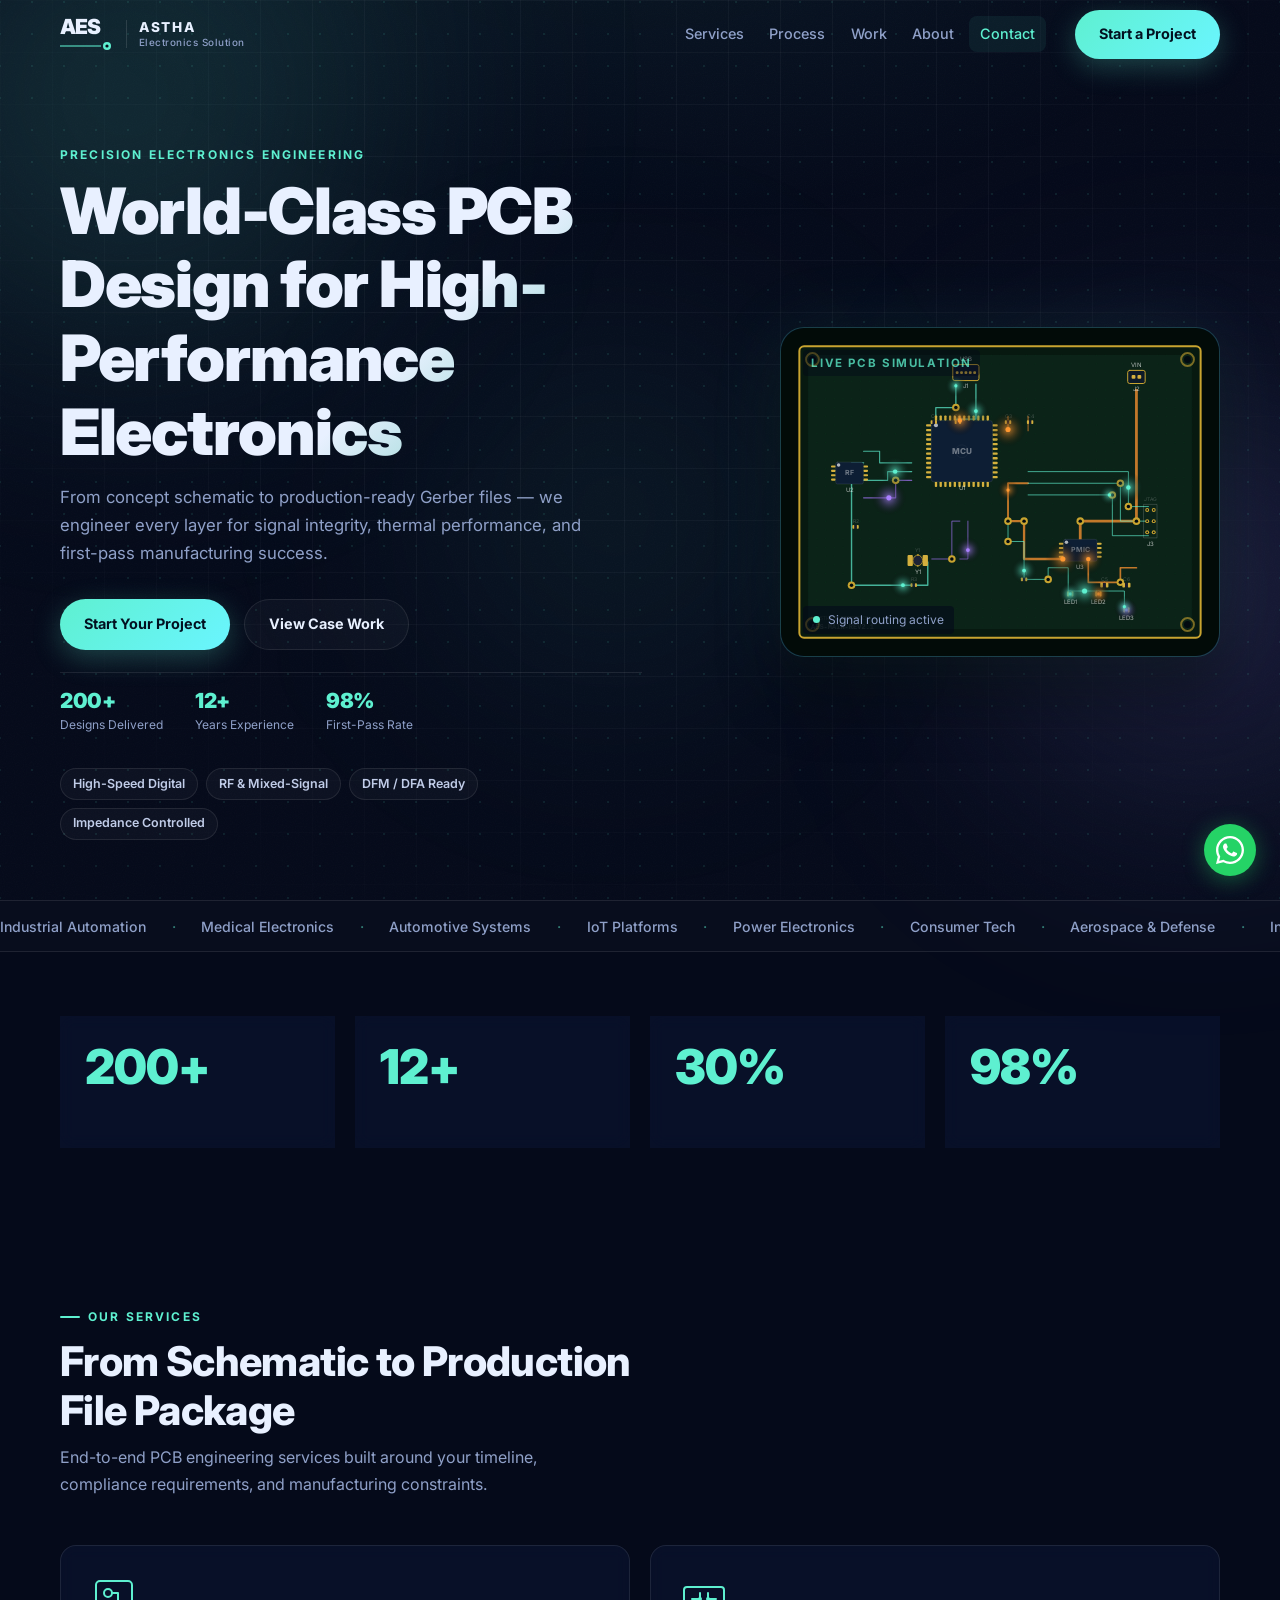
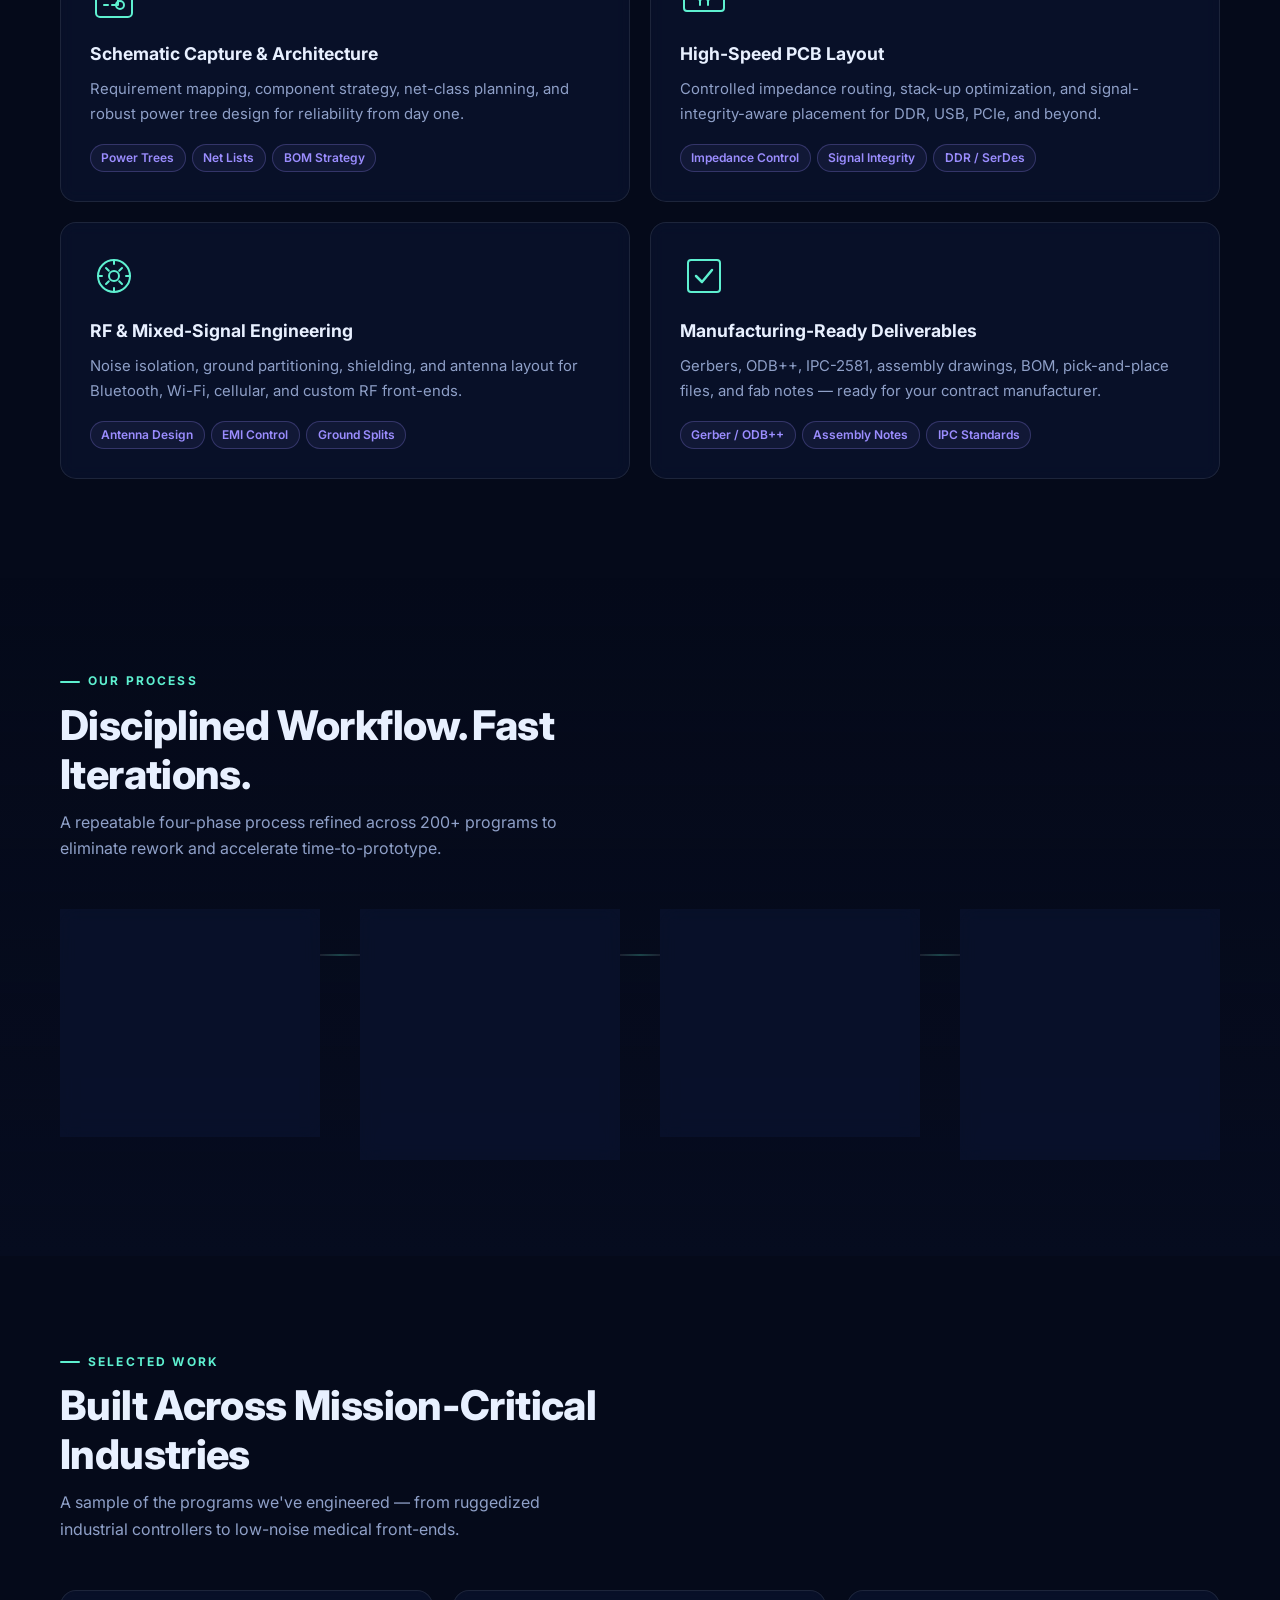
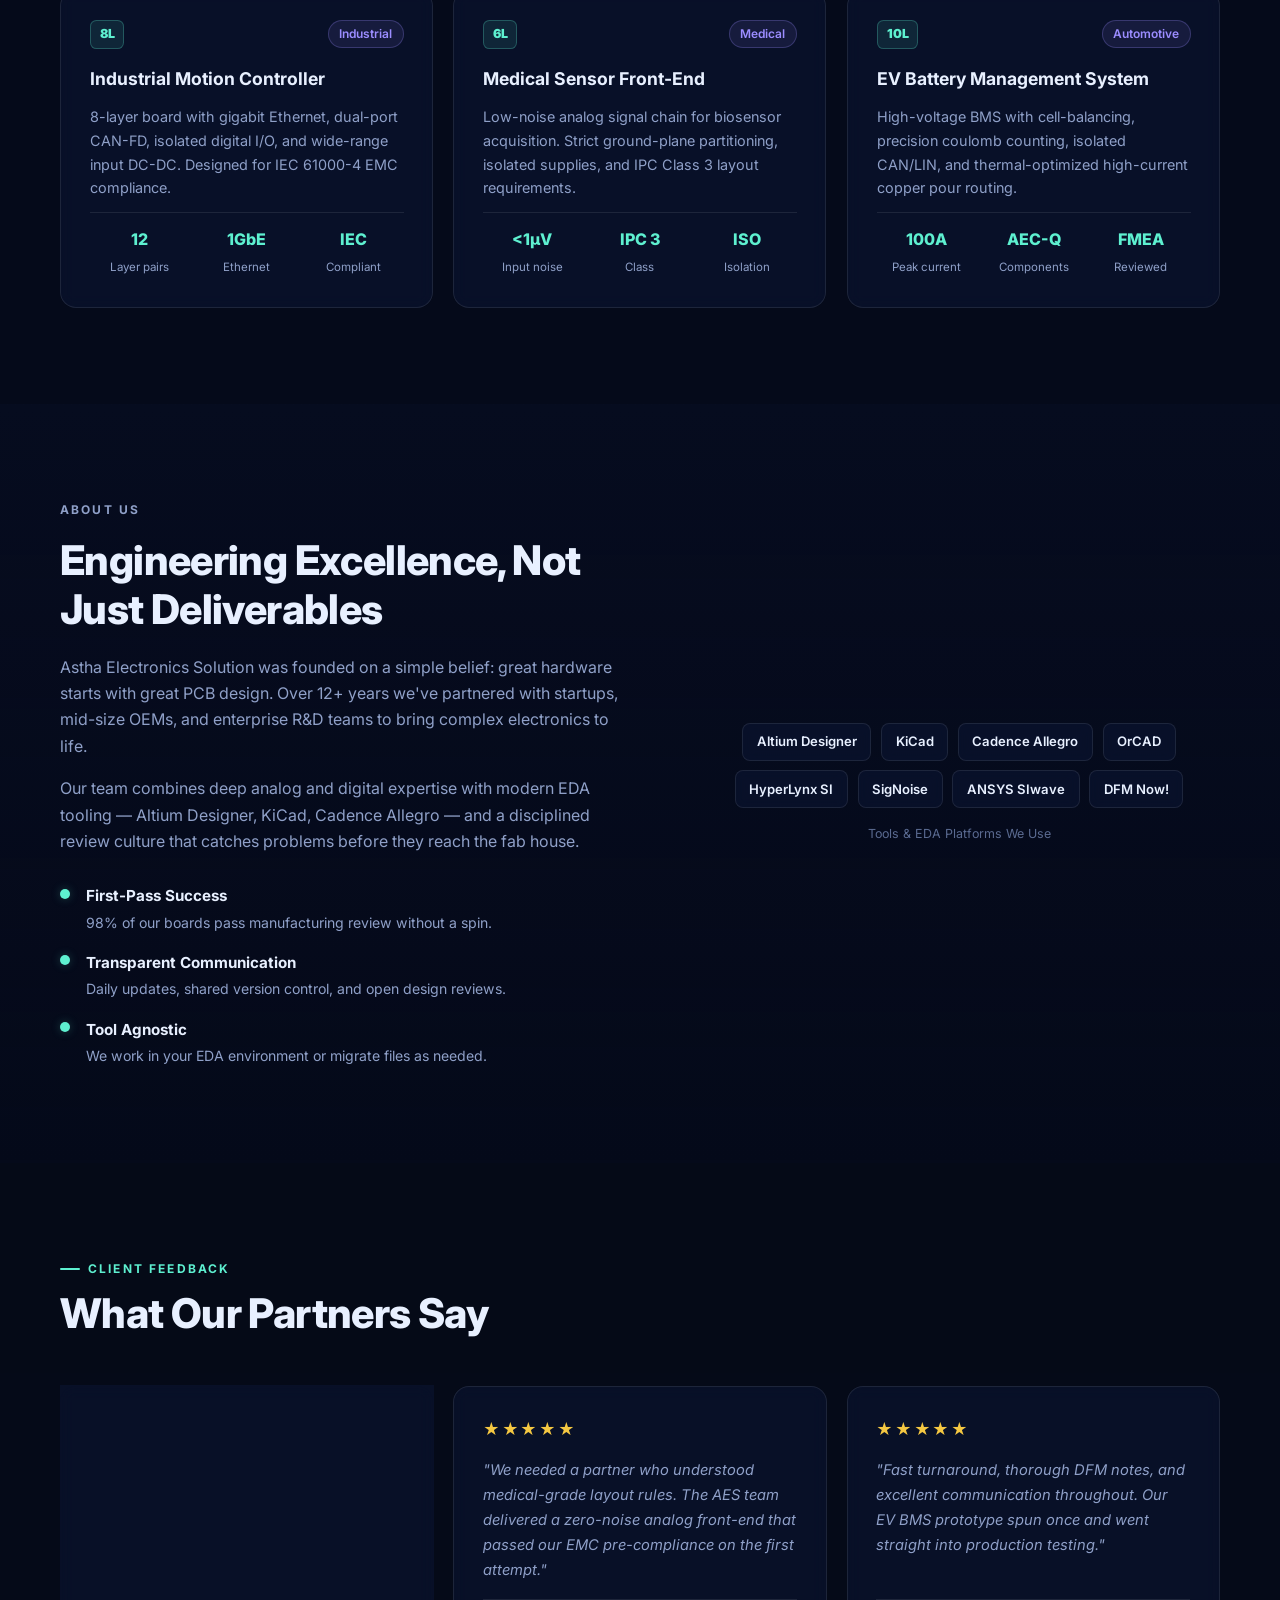
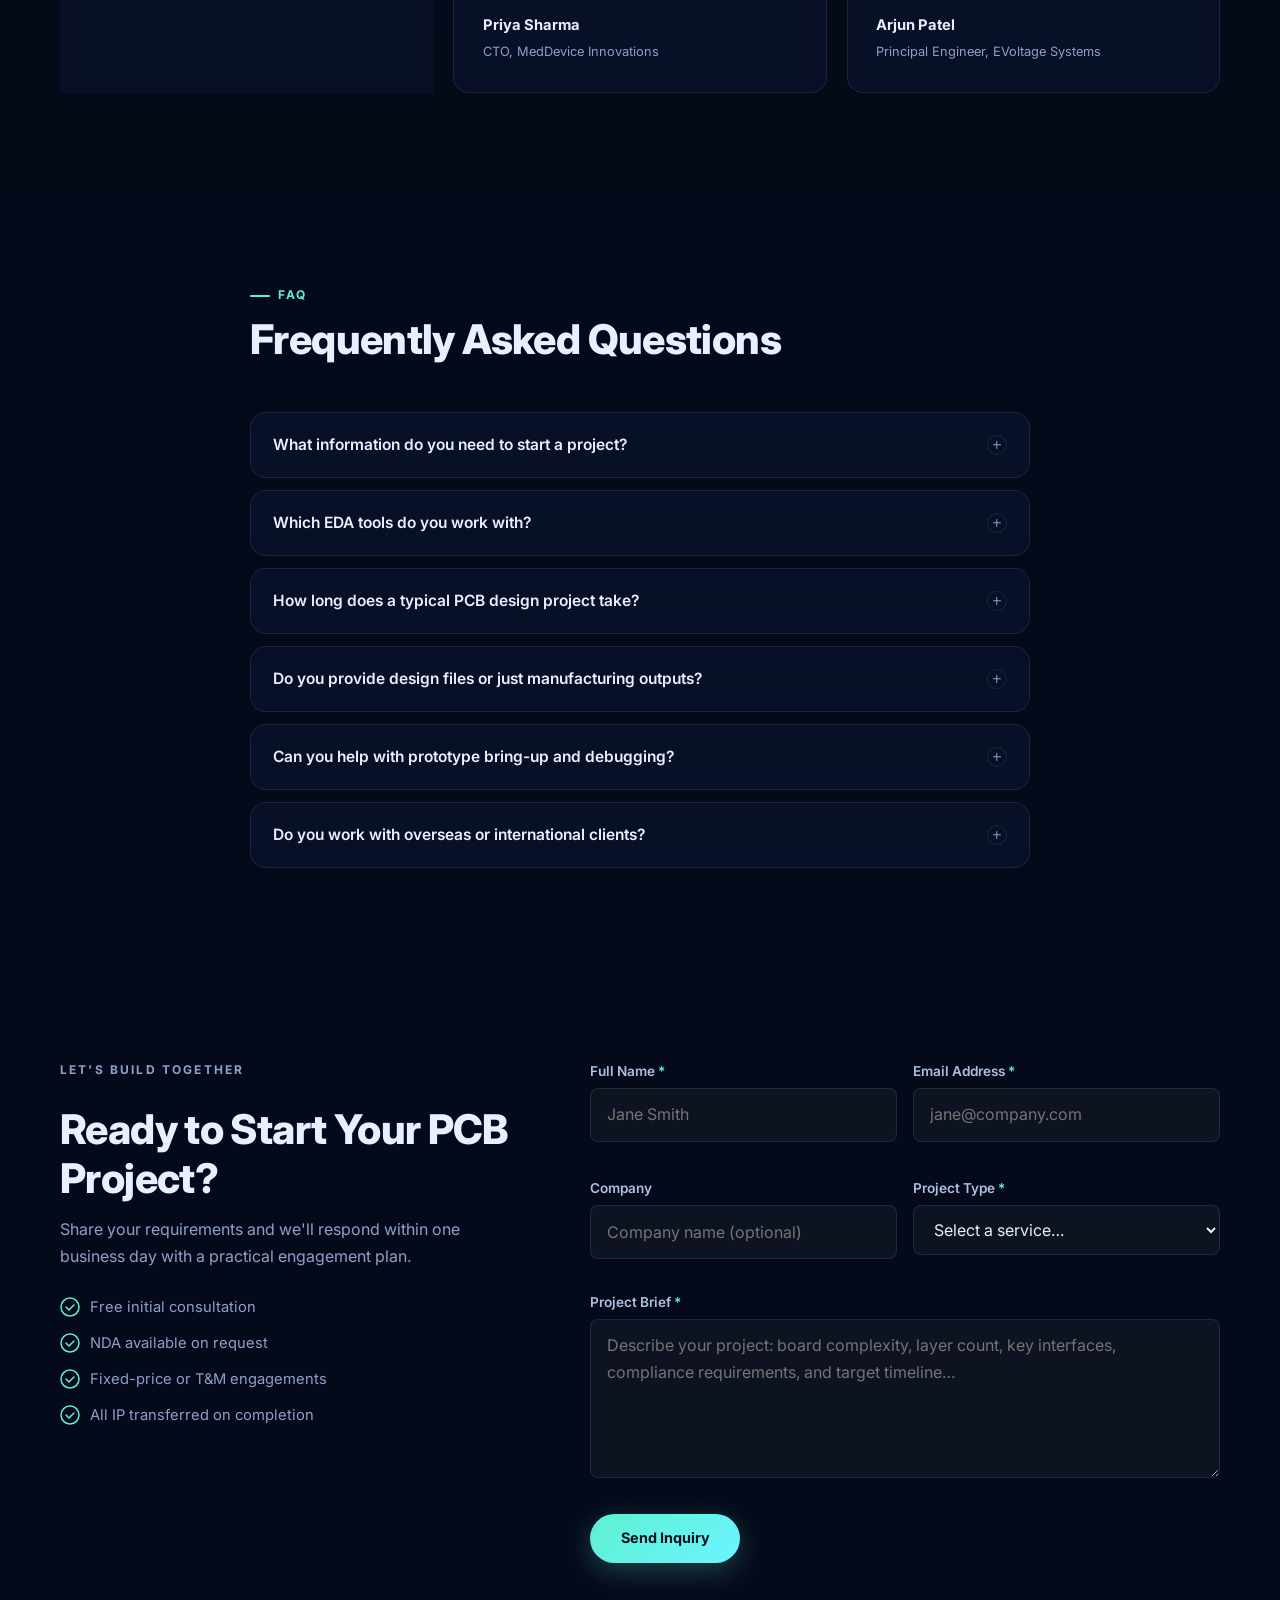
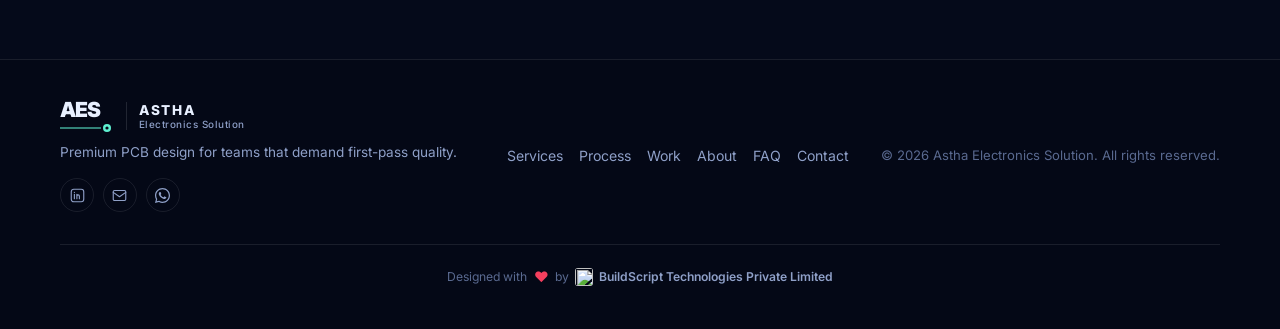
==== commit 94a610b2: "Add site-wide animations, missing UI elements & content Animations: - Scroll progress bar (teal grad" ====
--- a/index.html
+++ b/index.html
@@ -4,19 +4,28 @@
     <meta charset="UTF-8" />
     <meta name="viewport" content="width=device-width, initial-scale=1.0" />
     <title>Astha Electronics Solution | PCB Design Agency</title>
-    <meta
-      name="description"
-      content="Astha Electronics Solution — a premium PCB design agency delivering schematic capture, high-speed layout, RF engineering, and production-ready documentation for mission-critical electronics."
-    />
+    <meta name="description" content="Astha Electronics Solution — a premium PCB design agency delivering schematic capture, high-speed layout, RF engineering, and production-ready documentation for mission-critical electronics." />
+
+    <!-- Open Graph / Social sharing -->
+    <meta property="og:type"        content="website" />
+    <meta property="og:url"         content="https://buildscripttechnologies.github.io/asthaelectro-website/" />
+    <meta property="og:title"       content="Astha Electronics Solution | PCB Design Agency" />
+    <meta property="og:description" content="Premium PCB design — schematic to production-ready Gerbers. 200+ designs, 98% first-pass success." />
+    <meta property="twitter:card"   content="summary_large_image" />
+    <meta property="twitter:title"  content="Astha Electronics Solution | PCB Design Agency" />
+
+    <!-- Favicon (inline SVG) -->
+    <link rel="icon" href="data:image/svg+xml,%3Csvg xmlns='http://www.w3.org/2000/svg' viewBox='0 0 32 32'%3E%3Crect width='32' height='32' rx='6' fill='%23050a1a'/%3E%3Ctext x='50%25' y='22' text-anchor='middle' font-family='Inter,sans-serif' font-size='13' font-weight='900' fill='%235ef0d0'%3EAES%3C/text%3E%3C/svg%3E" type="image/svg+xml" />
+
     <link rel="preconnect" href="https://fonts.googleapis.com" />
     <link rel="preconnect" href="https://fonts.gstatic.com" crossorigin />
-    <link
-      href="https://fonts.googleapis.com/css2?family=Inter:wght@400;500;600;700;800;900&display=swap"
-      rel="stylesheet"
-    />
+    <link href="https://fonts.googleapis.com/css2?family=Inter:wght@400;500;600;700;800;900&display=swap" rel="stylesheet" />
     <link rel="stylesheet" href="assets/css/styles.css" />
   </head>
   <body>
+    <!-- Scroll progress bar -->
+    <div id="scroll-progress" aria-hidden="true"></div>
+
     <!-- Background layers -->
     <div class="bg-grid" aria-hidden="true"></div>
     <div class="bg-noise" aria-hidden="true"></div>
@@ -388,7 +397,7 @@
       <section class="section about-section" id="about">
         <div class="container">
           <div class="about-grid">
-            <div class="about-copy reveal">
+            <div class="about-copy reveal-left">
               <p class="eyebrow">About Us</p>
               <h2>Engineering Excellence, Not Just Deliverables</h2>
               <p>
@@ -428,16 +437,16 @@
               </div>
             </div>
 
-            <div class="about-visual reveal" aria-hidden="true">
+            <div class="about-visual reveal-right" aria-hidden="true">
               <div class="tool-stack">
-                <div class="tool-badge">Altium Designer</div>
-                <div class="tool-badge">KiCad</div>
-                <div class="tool-badge">Cadence Allegro</div>
-                <div class="tool-badge">OrCAD</div>
-                <div class="tool-badge">HyperLynx SI</div>
-                <div class="tool-badge">SigNoise</div>
-                <div class="tool-badge">ANSYS SIwave</div>
-                <div class="tool-badge">DFM Now!</div>
+                <div class="tool-badge" style="--i:0">Altium Designer</div>
+                <div class="tool-badge" style="--i:1">KiCad</div>
+                <div class="tool-badge" style="--i:2">Cadence Allegro</div>
+                <div class="tool-badge" style="--i:3">OrCAD</div>
+                <div class="tool-badge" style="--i:4">HyperLynx SI</div>
+                <div class="tool-badge" style="--i:5">SigNoise</div>
+                <div class="tool-badge" style="--i:6">ANSYS SIwave</div>
+                <div class="tool-badge" style="--i:7">DFM Now!</div>
               </div>
               <p class="tool-label">Tools &amp; EDA Platforms We Use</p>
             </div>
@@ -456,7 +465,7 @@
           </header>
 
           <div class="grid-3">
-            <article class="testimonial-card reveal">
+            <article class="testimonial-card reveal-scale">
               <div class="stars" aria-label="5 stars">★★★★★</div>
               <blockquote>
                 "Astha Electronics Solution turned our vague requirements into a
@@ -469,7 +478,7 @@
               </footer>
             </article>
 
-            <article class="testimonial-card reveal">
+            <article class="testimonial-card reveal-scale">
               <div class="stars" aria-label="5 stars">★★★★★</div>
               <blockquote>
                 "We needed a partner who understood medical-grade layout rules.
@@ -482,7 +491,7 @@
               </footer>
             </article>
 
-            <article class="testimonial-card reveal">
+            <article class="testimonial-card reveal-scale">
               <div class="stars" aria-label="5 stars">★★★★★</div>
               <blockquote>
                 "Fast turnaround, thorough DFM notes, and excellent communication
@@ -676,6 +685,17 @@
             </div>
           </a>
           <p>Premium PCB design for teams that demand first-pass quality.</p>
+          <div class="footer-social">
+            <a href="https://linkedin.com/company/asthaelectronics" target="_blank" rel="noopener noreferrer" aria-label="LinkedIn">
+              <svg viewBox="0 0 24 24" fill="none" stroke="currentColor" stroke-width="1.8" stroke-linecap="round" stroke-linejoin="round"><rect x="2" y="2" width="20" height="20" rx="4"/><path d="M7 10v7M7 7v.01M11 17v-4a2 2 0 0 1 4 0v4M11 10v7"/></svg>
+            </a>
+            <a href="mailto:info@asthaelectronics.com" aria-label="Email">
+              <svg viewBox="0 0 24 24" fill="none" stroke="currentColor" stroke-width="1.8" stroke-linecap="round" stroke-linejoin="round"><rect x="2" y="4" width="20" height="16" rx="2"/><path d="m2 7 10 7 10-7"/></svg>
+            </a>
+            <a href="https://wa.me/919999999999" target="_blank" rel="noopener noreferrer" aria-label="WhatsApp">
+              <svg viewBox="0 0 24 24" fill="currentColor"><path d="M17.472 14.382c-.297-.149-1.758-.867-2.03-.967-.273-.099-.471-.148-.67.15-.197.297-.767.966-.94 1.164-.173.199-.347.223-.644.075-.297-.15-1.255-.463-2.39-1.475-.883-.788-1.48-1.761-1.653-2.059-.173-.297-.018-.458.13-.606.134-.133.298-.347.446-.52.149-.174.198-.298.298-.497.099-.198.05-.371-.025-.52-.075-.149-.669-1.612-.916-2.207-.242-.579-.487-.5-.669-.51-.173-.008-.371-.01-.57-.01-.198 0-.52.074-.792.372-.272.297-1.04 1.016-1.04 2.479 0 1.462 1.065 2.875 1.213 3.074.149.198 2.096 3.2 5.077 4.487.709.306 1.262.489 1.694.625.712.227 1.36.195 1.871.118.571-.085 1.758-.719 2.006-1.413.248-.694.248-1.289.173-1.413-.074-.124-.272-.198-.57-.347z"/><path d="M12 0C5.373 0 0 5.373 0 12c0 2.136.561 4.14 1.539 5.877L0 24l6.332-1.509A11.955 11.955 0 0 0 12 24c6.627 0 12-5.373 12-12S18.627 0 12 0zm0 22c-1.893 0-3.668-.523-5.183-1.434l-.371-.221-3.759.896.951-3.647-.243-.386A9.936 9.936 0 0 1 2 12C2 6.477 6.477 2 12 2s10 4.477 10 10-4.477 10-10 10z"/></svg>
+            </a>
+          </div>
         </div>
         <nav class="footer-links" aria-label="Footer navigation">
           <a href="#services">Services</a>
@@ -699,6 +719,21 @@
       </div>
     </footer>
 
+    <!-- Back to top -->
+    <button id="back-to-top" aria-label="Back to top">
+      <svg width="18" height="18" viewBox="0 0 24 24" fill="none" stroke="currentColor" stroke-width="2.5" stroke-linecap="round" stroke-linejoin="round" aria-hidden="true">
+        <path d="M12 19V5M5 12l7-7 7 7"/>
+      </svg>
+    </button>
+
+    <!-- Floating WhatsApp CTA -->
+    <a href="https://wa.me/919999999999" class="float-whatsapp" target="_blank" rel="noopener noreferrer" aria-label="Chat on WhatsApp">
+      <svg viewBox="0 0 24 24" fill="currentColor" aria-hidden="true">
+        <path d="M17.472 14.382c-.297-.149-1.758-.867-2.03-.967-.273-.099-.471-.148-.67.15-.197.297-.767.966-.94 1.164-.173.199-.347.223-.644.075-.297-.15-1.255-.463-2.39-1.475-.883-.788-1.48-1.761-1.653-2.059-.173-.297-.018-.458.13-.606.134-.133.298-.347.446-.52.149-.174.198-.298.298-.497.099-.198.05-.371-.025-.52-.075-.149-.669-1.612-.916-2.207-.242-.579-.487-.5-.669-.51-.173-.008-.371-.01-.57-.01-.198 0-.52.074-.792.372-.272.297-1.04 1.016-1.04 2.479 0 1.462 1.065 2.875 1.213 3.074.149.198 2.096 3.2 5.077 4.487.709.306 1.262.489 1.694.625.712.227 1.36.195 1.871.118.571-.085 1.758-.719 2.006-1.413.248-.694.248-1.289.173-1.413-.074-.124-.272-.198-.57-.347z"/>
+        <path d="M12 0C5.373 0 0 5.373 0 12c0 2.136.561 4.14 1.539 5.877L0 24l6.332-1.509A11.955 11.955 0 0 0 12 24c6.627 0 12-5.373 12-12S18.627 0 12 0zm0 22c-1.893 0-3.668-.523-5.183-1.434l-.371-.221-3.759.896.951-3.647-.243-.386A9.936 9.936 0 0 1 2 12C2 6.477 6.477 2 12 2s10 4.477 10 10-4.477 10-10 10z"/>
+      </svg>
+    </a>
+
     <script type="module" src="assets/js/main.js"></script>
   </body>
 </html>
--- a/assets/css/styles.css
+++ b/assets/css/styles.css
@@ -1267,6 +1267,309 @@
     animation-iteration-count: 1 !important;
     transition-duration: 0.01ms !important;
   }
-  .reveal { opacity: 1; transform: none; }
+  .reveal, .reveal-left, .reveal-right, .reveal-scale { opacity: 1; transform: none; }
   [data-hero-anim] { opacity: 1; transform: none; }
 }
+
+/* ----------------------------------------------------------------
+   Scroll Progress Bar
+---------------------------------------------------------------- */
+#scroll-progress {
+  position: fixed;
+  top: 0;
+  left: 0;
+  width: 100%;
+  height: 2px;
+  background: linear-gradient(90deg, var(--primary), var(--secondary));
+  transform: scaleX(0);
+  transform-origin: left;
+  z-index: 200;
+  transition: transform 0.1s linear;
+}
+
+/* ----------------------------------------------------------------
+   Nav — hide on scroll-down, active link
+---------------------------------------------------------------- */
+.nav {
+  transition: background 0.3s var(--ease), box-shadow 0.3s var(--ease),
+              transform 0.35s var(--ease);
+}
+.nav.nav-hidden { transform: translateY(-100%); }
+.nav-link.active {
+  color: var(--primary);
+  background: rgba(94, 240, 208, 0.07);
+}
+
+/* ----------------------------------------------------------------
+   Reveal Variants
+---------------------------------------------------------------- */
+.reveal-left {
+  opacity: 0;
+  transform: translateX(-36px);
+  transition: opacity 0.75s var(--ease), transform 0.75s var(--ease);
+}
+.reveal-left.active  { opacity: 1; transform: translateX(0); }
+
+.reveal-right {
+  opacity: 0;
+  transform: translateX(36px);
+  transition: opacity 0.75s var(--ease), transform 0.75s var(--ease);
+}
+.reveal-right.active { opacity: 1; transform: translateX(0); }
+
+.reveal-scale {
+  opacity: 0;
+  transform: scale(0.92) translateY(16px);
+  transition: opacity 0.65s var(--ease), transform 0.65s var(--ease);
+}
+.reveal-scale.active { opacity: 1; transform: scale(1) translateY(0); }
+
+/* Stagger delays for grids */
+.service-card:nth-child(1), .project-card:nth-child(1), .testimonial-card:nth-child(1) { transition-delay: 0s; }
+.service-card:nth-child(2), .project-card:nth-child(2), .testimonial-card:nth-child(2) { transition-delay: 0.11s; }
+.service-card:nth-child(3), .project-card:nth-child(3), .testimonial-card:nth-child(3) { transition-delay: 0.22s; }
+.service-card:nth-child(4)                                                               { transition-delay: 0.33s; }
+
+/* Process steps stagger (connectors are even children) */
+.process-step:nth-child(1) { transition-delay: 0s; }
+.process-step:nth-child(3) { transition-delay: 0.14s; }
+.process-step:nth-child(5) { transition-delay: 0.28s; }
+.process-step:nth-child(7) { transition-delay: 0.42s; }
+
+/* ----------------------------------------------------------------
+   Service Icon — animated entrance + hover glow
+---------------------------------------------------------------- */
+.service-icon {
+  transition: transform 0.3s var(--ease), filter 0.3s var(--ease);
+}
+.service-card:hover .service-icon {
+  transform: scale(1.12) translateY(-2px);
+  filter: drop-shadow(0 0 10px rgba(94, 240, 208, 0.45));
+}
+.service-card.active .service-icon {
+  animation: iconPop 0.55s var(--ease) both;
+}
+@keyframes iconPop {
+  0%   { transform: scale(0.4); opacity: 0; }
+  70%  { transform: scale(1.12); opacity: 1; }
+  100% { transform: scale(1);   opacity: 1; }
+}
+
+/* ----------------------------------------------------------------
+   Process — connector draw animation
+---------------------------------------------------------------- */
+.step-connector {
+  transform-origin: left;
+  transform: scaleX(0);
+  transition: transform 0.6s var(--ease) 0.25s;
+}
+.step-connector.active { transform: scaleX(1); }
+
+/* Step number glow on hover */
+.process-step:hover .step-num {
+  color: var(--primary);
+  text-shadow: 0 0 20px rgba(94, 240, 208, 0.35);
+  transition: color 0.25s, text-shadow 0.25s;
+}
+
+/* ----------------------------------------------------------------
+   Tool Badges — staggered float-in when parent becomes active
+---------------------------------------------------------------- */
+.tool-badge {
+  opacity: 0;
+  transform: translateY(14px) scale(0.95);
+  transition:
+    opacity 0.5s var(--ease),
+    transform 0.5s var(--ease),
+    transition-delay calc(var(--i, 0) * 0.07s),
+    border-color 0.22s,
+    color 0.22s,
+    box-shadow 0.22s;
+  transition-delay: calc(var(--i, 0) * 0.07s);
+}
+.about-visual.active .tool-badge {
+  opacity: 1;
+  transform: translateY(0) scale(1);
+}
+
+/* ----------------------------------------------------------------
+   Value dot — subtle pulse
+---------------------------------------------------------------- */
+.value-dot {
+  animation: valuePulse 3s ease-in-out infinite;
+}
+@keyframes valuePulse {
+  0%, 100% { box-shadow: 0 0 0 0 rgba(94, 240, 208, 0.4); }
+  50%       { box-shadow: 0 0 0 8px rgba(94, 240, 208, 0); }
+}
+
+/* ----------------------------------------------------------------
+   Stats card — accent left border on hover
+---------------------------------------------------------------- */
+.stat-card {
+  border-left: 3px solid transparent;
+  transition: border-color 0.25s var(--ease), border-left-color 0.25s var(--ease),
+              transform 0.25s var(--ease);
+}
+.stat-card:hover {
+  border-left-color: var(--primary);
+}
+.stat-card.active .stat-num {
+  animation: numPop 0.6s var(--ease) both;
+}
+@keyframes numPop {
+  0%   { transform: scale(0.8); opacity: 0; }
+  70%  { transform: scale(1.06); }
+  100% { transform: scale(1);   opacity: 1; }
+}
+
+/* ----------------------------------------------------------------
+   FAQ — smooth content expand (grid-template-rows trick)
+---------------------------------------------------------------- */
+.faq-answer {
+  display: grid;
+  grid-template-rows: 0fr;
+  transition: grid-template-rows 0.35s var(--ease), padding 0.35s var(--ease);
+  padding: 0 1.4rem;
+  overflow: hidden;
+}
+.faq-answer > p { overflow: hidden; }
+.faq-item[open] .faq-answer {
+  grid-template-rows: 1fr;
+  padding-bottom: 1.2rem;
+}
+
+/* ----------------------------------------------------------------
+   Contact perks — stagger on scroll
+---------------------------------------------------------------- */
+.contact-perks li {
+  opacity: 0;
+  transform: translateX(-16px);
+  transition: opacity 0.5s var(--ease), transform 0.5s var(--ease);
+}
+.contact-copy.active .contact-perks li:nth-child(1) { opacity: 1; transform: none; transition-delay: 0.15s; }
+.contact-copy.active .contact-perks li:nth-child(2) { opacity: 1; transform: none; transition-delay: 0.26s; }
+.contact-copy.active .contact-perks li:nth-child(3) { opacity: 1; transform: none; transition-delay: 0.37s; }
+.contact-copy.active .contact-perks li:nth-child(4) { opacity: 1; transform: none; transition-delay: 0.48s; }
+
+/* ----------------------------------------------------------------
+   Footer social links
+---------------------------------------------------------------- */
+.footer-social {
+  display: flex;
+  gap: 0.55rem;
+  margin-top: 0.9rem;
+}
+.footer-social a {
+  width: 34px;
+  height: 34px;
+  border-radius: 50%;
+  border: 1px solid var(--line);
+  display: flex;
+  align-items: center;
+  justify-content: center;
+  color: var(--muted);
+  text-decoration: none;
+  transition: border-color 0.2s, color 0.2s, background 0.2s, transform 0.2s;
+}
+.footer-social a:hover {
+  border-color: var(--line-hover);
+  color: var(--primary);
+  background: rgba(94, 240, 208, 0.06);
+  transform: translateY(-2px);
+}
+.footer-social svg { width: 15px; height: 15px; }
+
+/* ----------------------------------------------------------------
+   Back to Top Button
+---------------------------------------------------------------- */
+#back-to-top {
+  position: fixed;
+  bottom: 5.5rem;
+  right: 1.5rem;
+  z-index: 80;
+  width: 42px;
+  height: 42px;
+  border-radius: 50%;
+  background: rgba(10, 22, 55, 0.88);
+  border: 1px solid var(--line-hover);
+  color: var(--primary);
+  display: flex;
+  align-items: center;
+  justify-content: center;
+  cursor: pointer;
+  opacity: 0;
+  transform: translateY(12px);
+  pointer-events: none;
+  backdrop-filter: blur(12px);
+  transition: opacity 0.3s var(--ease), transform 0.3s var(--ease), box-shadow 0.25s;
+}
+#back-to-top.visible {
+  opacity: 1;
+  transform: translateY(0);
+  pointer-events: auto;
+}
+#back-to-top:hover {
+  box-shadow: 0 0 20px rgba(94, 240, 208, 0.3);
+  background: rgba(14, 30, 70, 0.95);
+}
+
+/* ----------------------------------------------------------------
+   Floating WhatsApp Button
+---------------------------------------------------------------- */
+.float-whatsapp {
+  position: fixed;
+  bottom: 1.5rem;
+  right: 1.5rem;
+  z-index: 80;
+  width: 52px;
+  height: 52px;
+  border-radius: 50%;
+  background: #25d366;
+  display: flex;
+  align-items: center;
+  justify-content: center;
+  box-shadow: 0 4px 22px rgba(37, 211, 102, 0.38);
+  text-decoration: none;
+  transition: transform 0.3s var(--ease), box-shadow 0.3s var(--ease);
+  animation: waFloat 3.5s ease-in-out infinite;
+}
+.float-whatsapp:hover {
+  transform: scale(1.1);
+  box-shadow: 0 8px 32px rgba(37, 211, 102, 0.55);
+  animation: none;
+}
+.float-whatsapp svg {
+  width: 28px;
+  height: 28px;
+  color: #fff;
+  fill: #fff;
+}
+@keyframes waFloat {
+  0%, 100% { transform: translateY(0); }
+  50%       { transform: translateY(-5px); }
+}
+
+/* ----------------------------------------------------------------
+   Section heading — teal left accent
+---------------------------------------------------------------- */
+.section-head .eyebrow::before {
+  content: '';
+  display: inline-block;
+  width: 20px;
+  height: 2px;
+  background: var(--primary);
+  border-radius: 2px;
+  vertical-align: middle;
+  margin-right: 0.5rem;
+  margin-bottom: 1px;
+}
+
+/* ----------------------------------------------------------------
+   Project card — tilt utility (JS sets inline transform)
+---------------------------------------------------------------- */
+.project-card,
+.service-card {
+  will-change: transform;
+  transform-style: preserve-3d;
+}
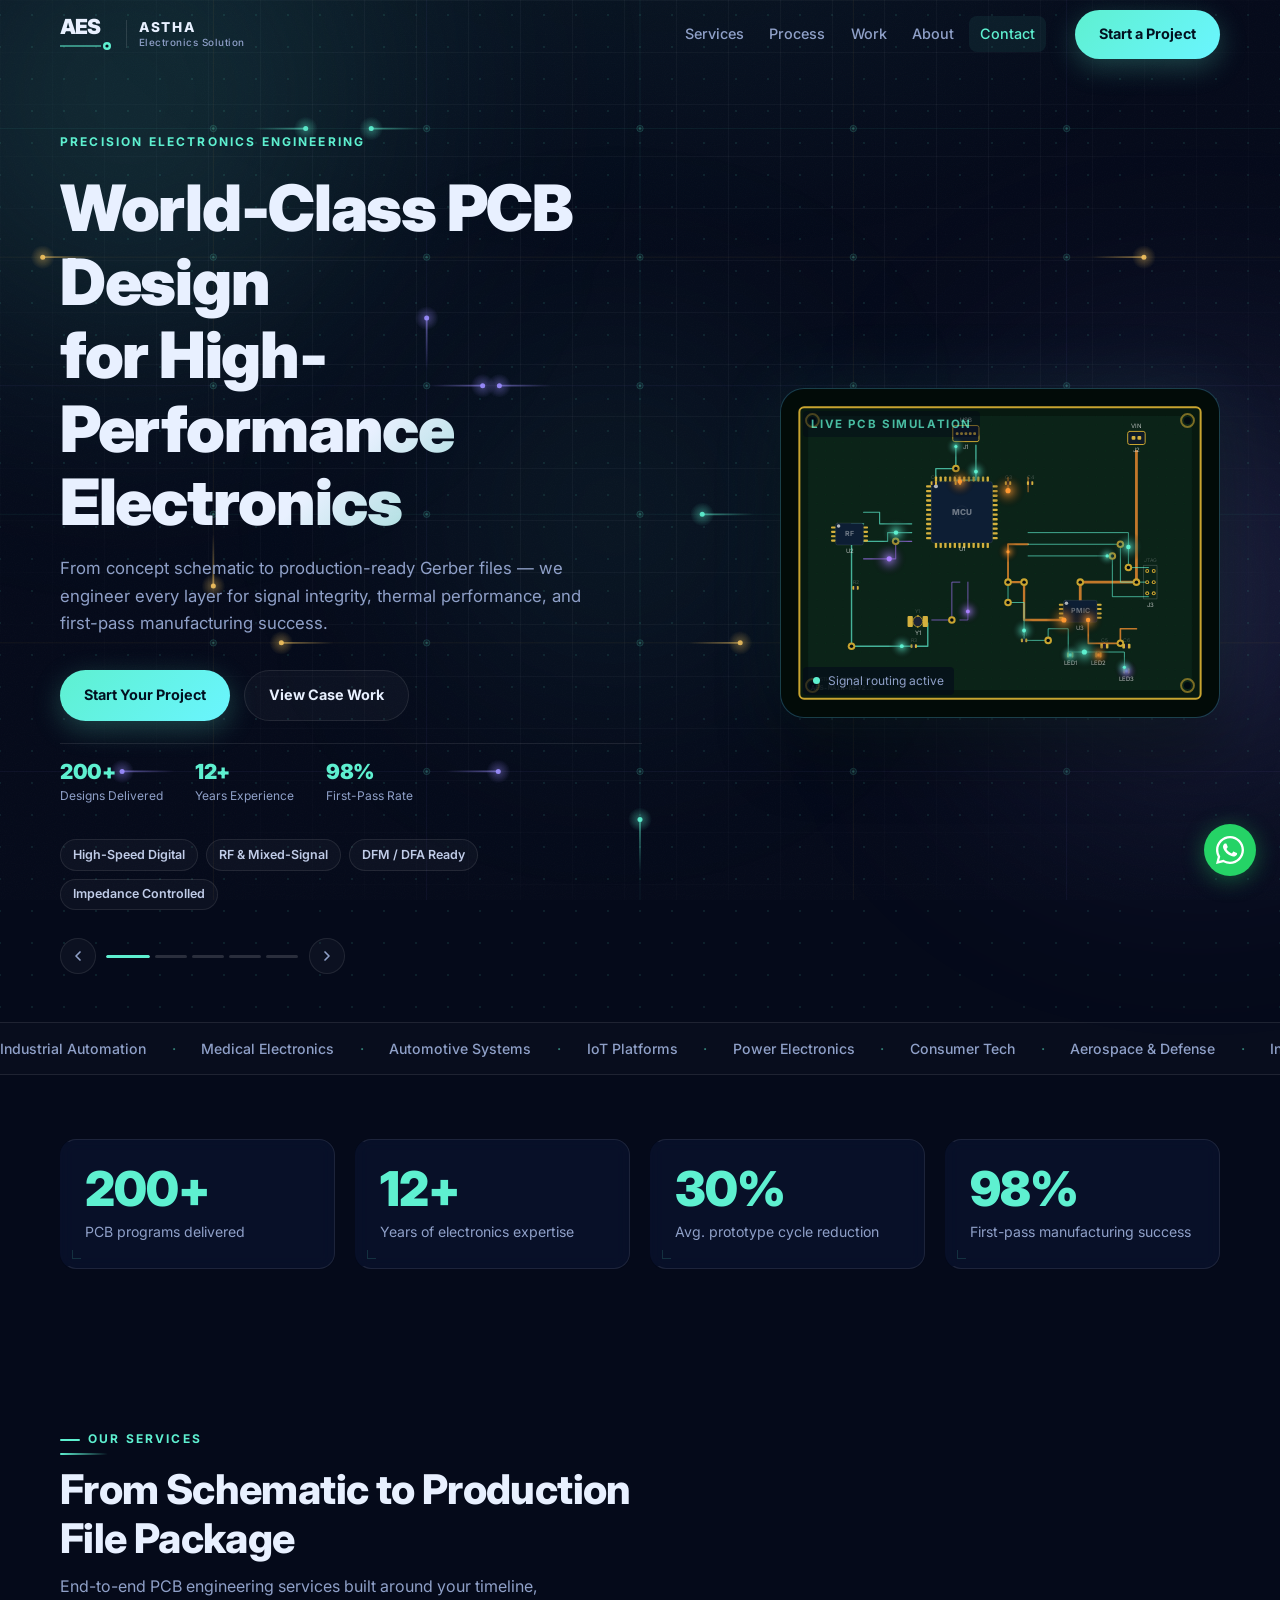
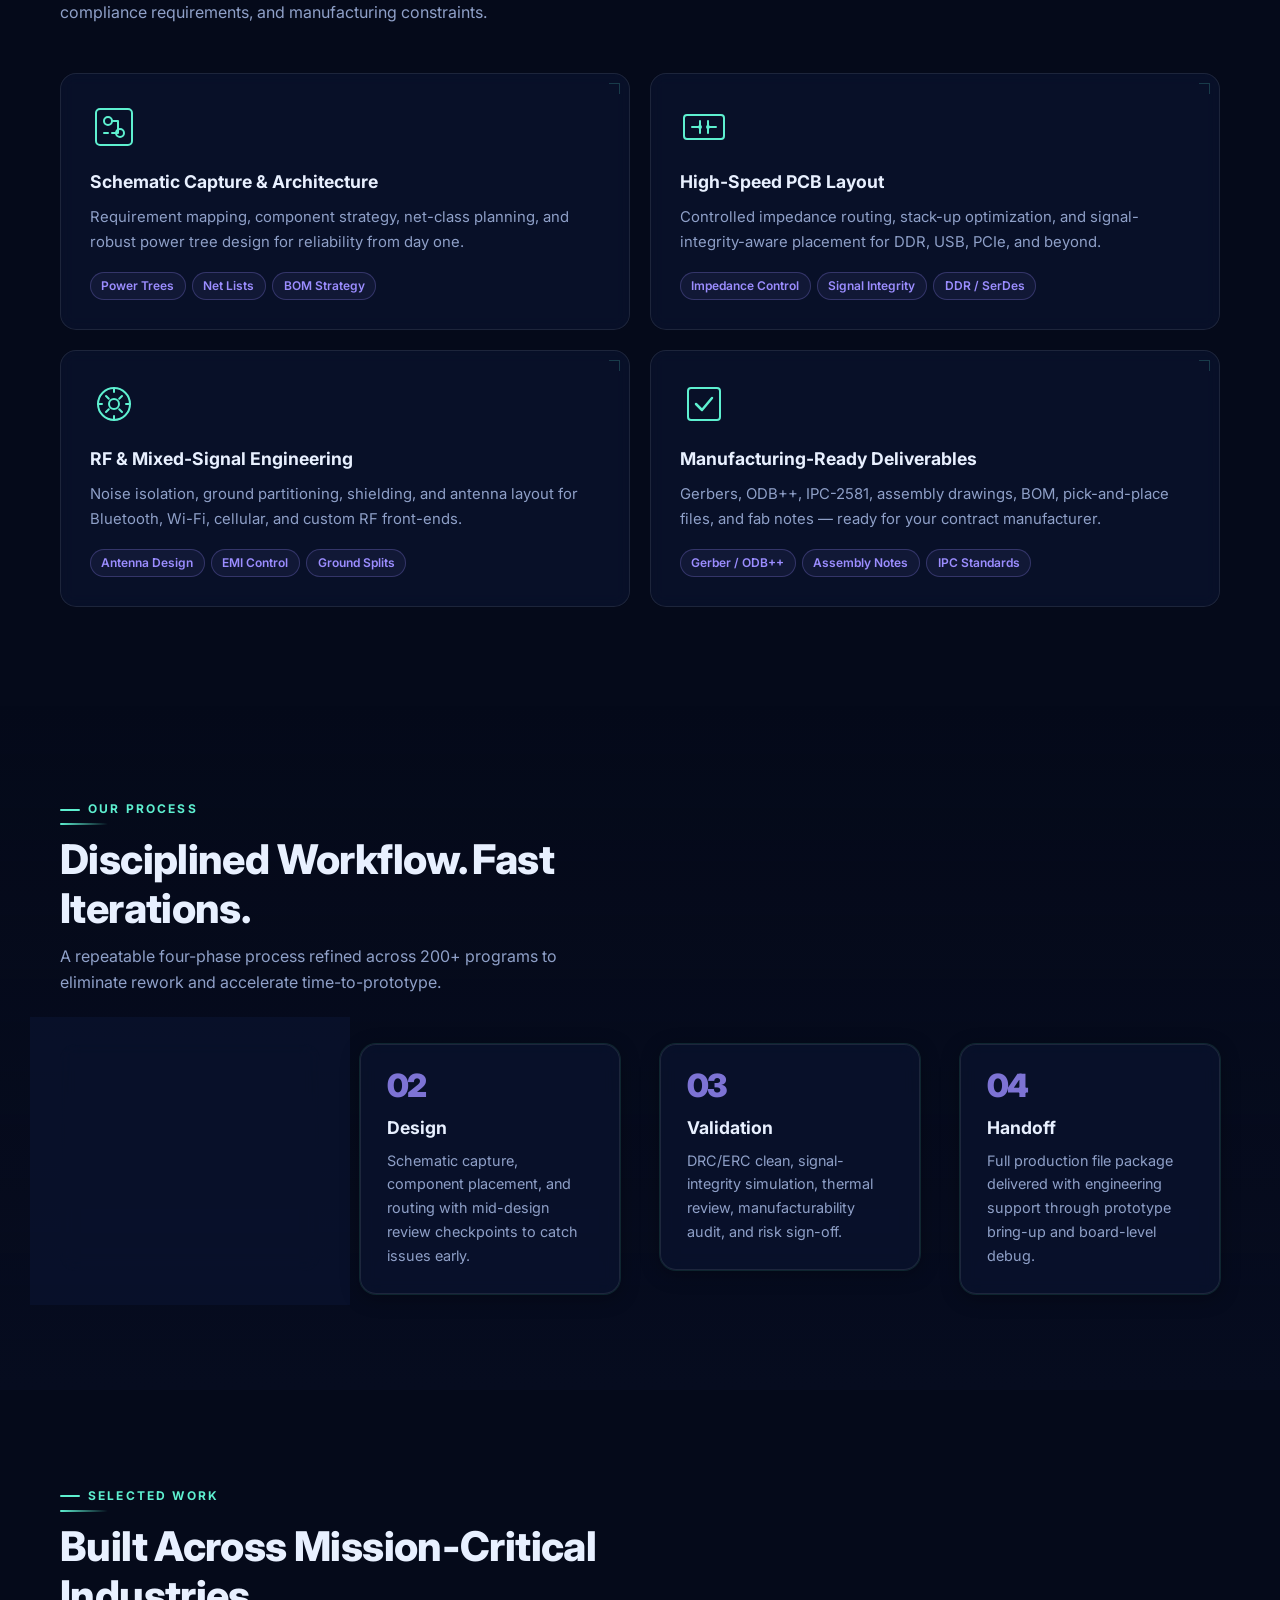
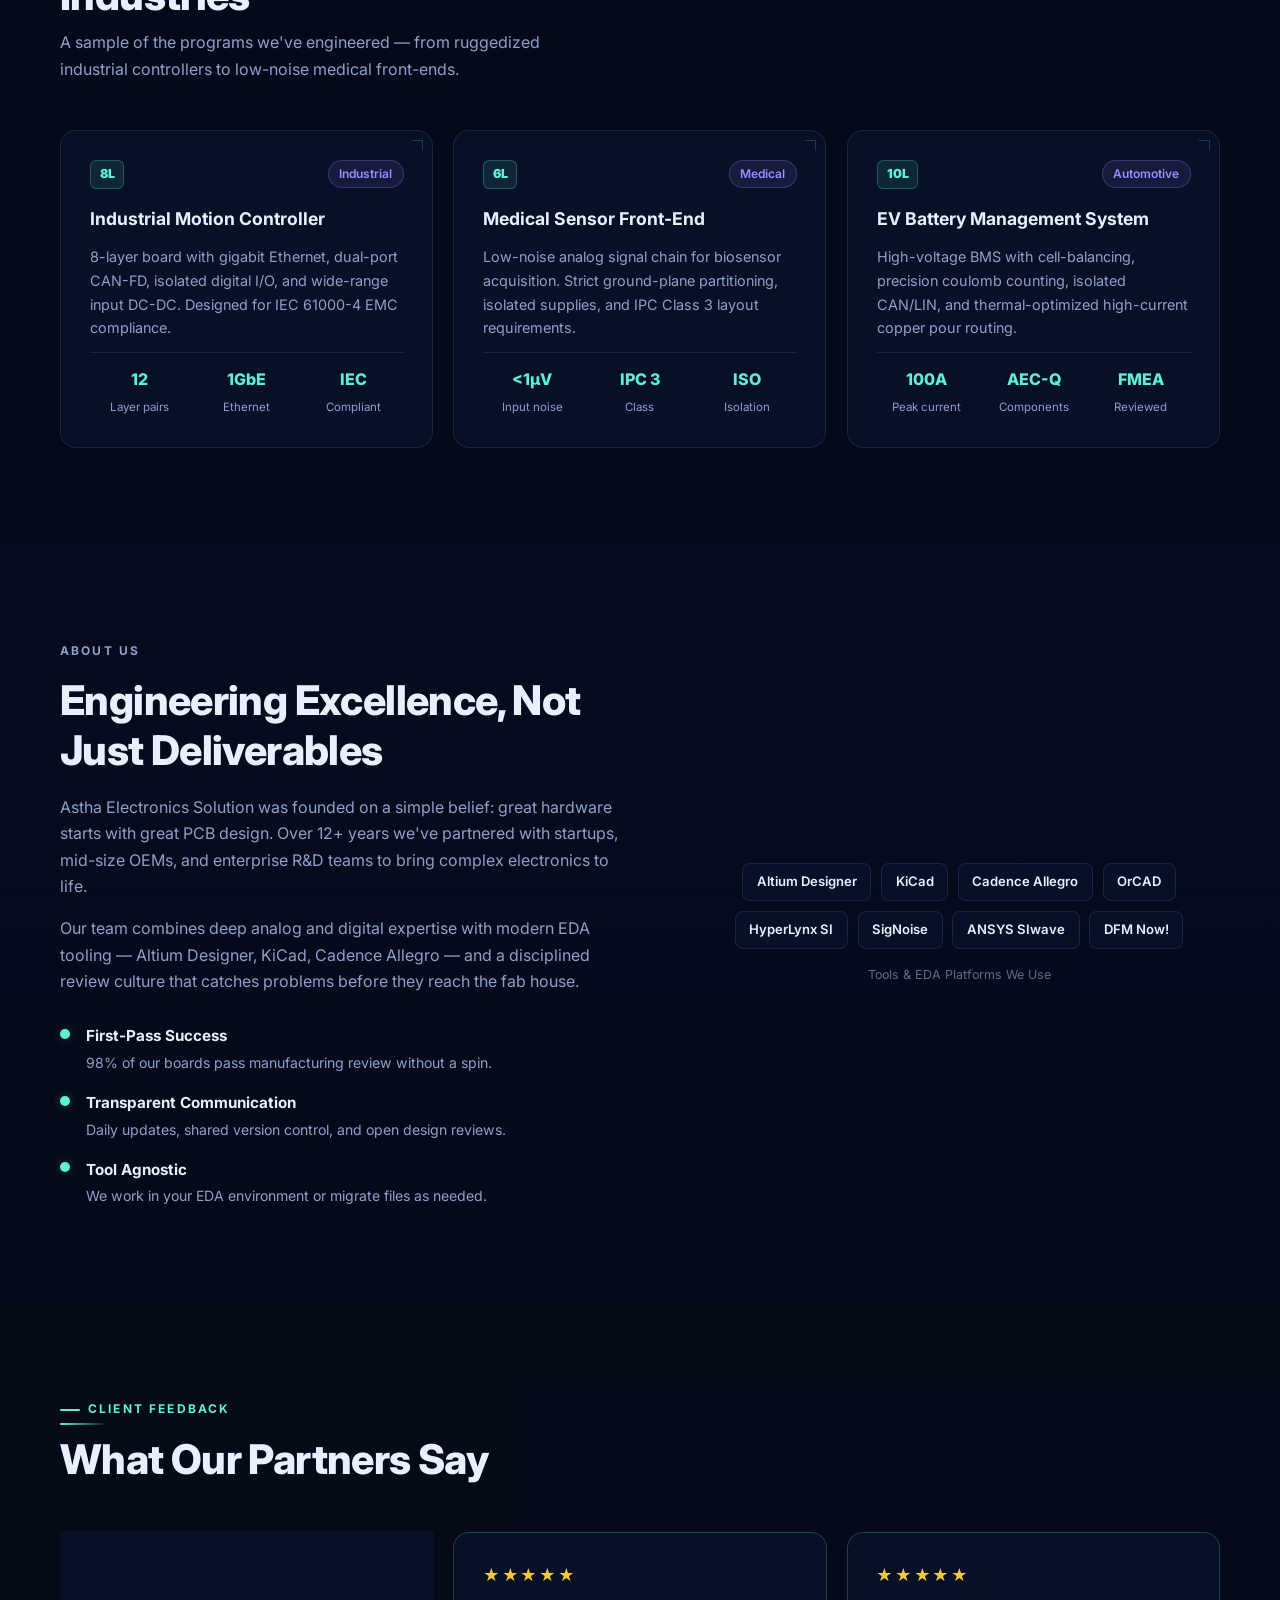
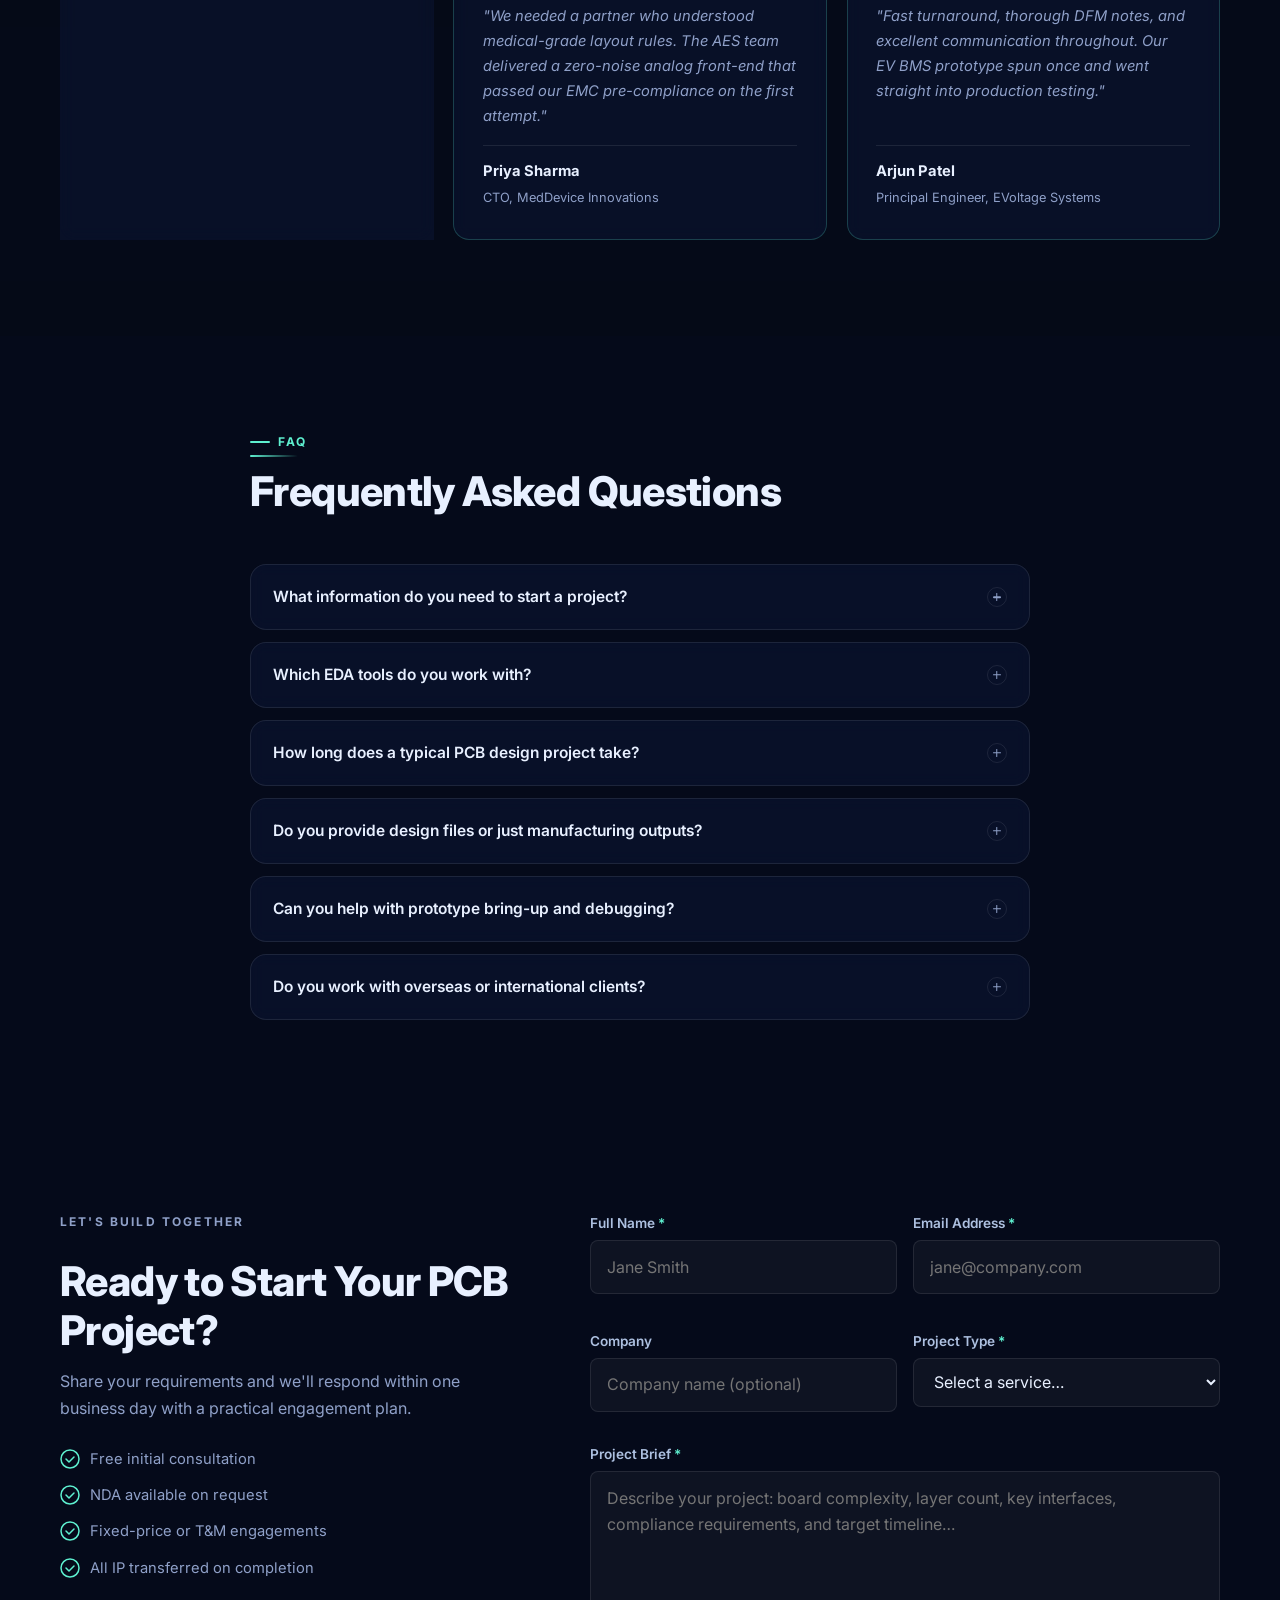
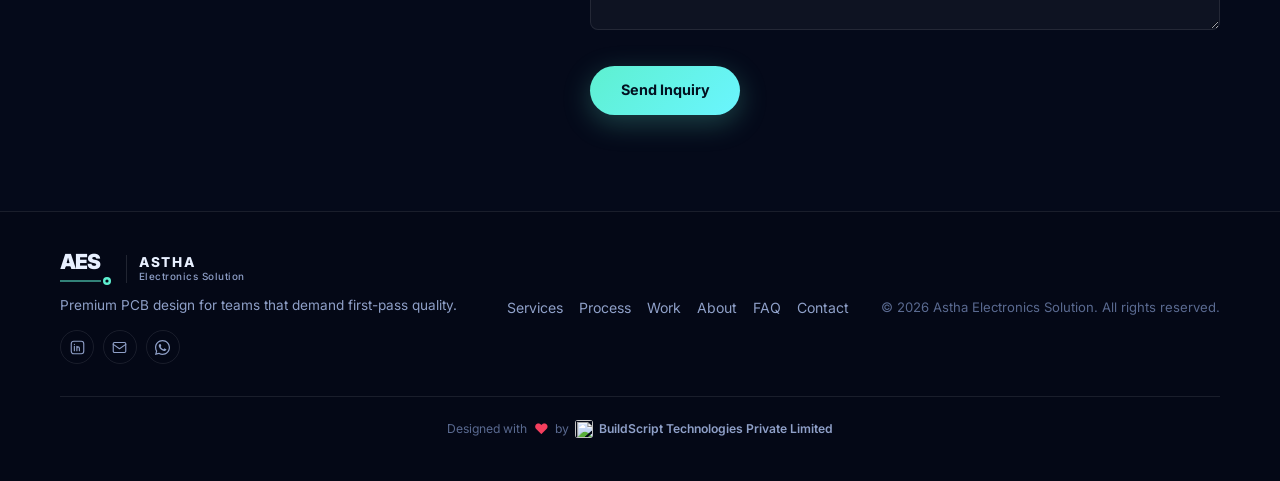
==== commit 67bc7ab4: "Convert hero to 5-slide auto-advancing carousel - Replace single static hero copy with 5 slides:    " ====
--- a/index.html
+++ b/index.html
@@ -76,50 +76,150 @@
     </nav>
 
     <!-- ============================================================
-         HERO
+         HERO — 5-slide carousel
     ============================================================ -->
     <section class="hero" id="home">
-      <!-- Interactive dot-grid canvas (Linear/Vercel style) -->
       <canvas id="dot-grid" aria-hidden="true"></canvas>
 
       <div class="hero-content container">
+
+        <!-- LEFT: Slides (only copy changes per slide) -->
         <div class="hero-copy">
-          <p class="eyebrow" data-hero-anim="0">Precision Electronics Engineering</p>
-          <h1 data-hero-anim="1">World-Class PCB Design for High-Performance Electronics</h1>
-          <p class="hero-sub" data-hero-anim="2">
-            From concept schematic to production-ready Gerber files — we engineer
-            every layer for signal integrity, thermal performance, and first-pass
-            manufacturing success.
-          </p>
-          <div class="hero-actions" data-hero-anim="3">
-            <a href="#contact" class="btn btn-primary mag-btn">Start Your Project</a>
-            <a href="#projects" class="btn btn-ghost mag-btn">View Case Work</a>
-          </div>
-          <div class="hero-stats-row" data-hero-anim="4">
-            <div class="hero-stat">
-              <strong>200+</strong>
-              <span>Designs Delivered</span>
-            </div>
-            <div class="hero-stat">
-              <strong>12+</strong>
-              <span>Years Experience</span>
-            </div>
-            <div class="hero-stat">
-              <strong>98%</strong>
-              <span>First-Pass Rate</span>
-            </div>
-          </div>
-          <div class="hero-pills" data-hero-anim="5">
-            <span class="pill">High-Speed Digital</span>
-            <span class="pill">RF &amp; Mixed-Signal</span>
-            <span class="pill">DFM / DFA Ready</span>
-            <span class="pill">Impedance Controlled</span>
-          </div>
-        </div>
-
-        <div class="hero-visual" data-hero-anim="6">
+          <div class="hero-slides-wrapper" aria-live="polite" aria-atomic="false">
+
+            <!-- ── Slide 1: Overview ── -->
+            <div class="hero-slide active" role="group" aria-roledescription="slide" aria-label="Slide 1 of 5">
+              <p class="slide-eyebrow eyebrow">Precision Electronics Engineering</p>
+              <h1 class="slide-h1">World-Class PCB Design<br>for High-Performance Electronics</h1>
+              <p class="slide-sub hero-sub">From concept schematic to production-ready Gerber files — we engineer every layer for signal integrity, thermal performance, and first-pass manufacturing success.</p>
+              <div class="slide-actions hero-actions">
+                <a href="#contact" class="btn btn-primary mag-btn">Start Your Project</a>
+                <a href="#projects" class="btn btn-ghost mag-btn">View Case Work</a>
+              </div>
+              <div class="slide-stats hero-stats-row">
+                <div class="hero-stat"><strong>200+</strong><span>Designs Delivered</span></div>
+                <div class="hero-stat"><strong>12+</strong><span>Years Experience</span></div>
+                <div class="hero-stat"><strong>98%</strong><span>First-Pass Rate</span></div>
+              </div>
+              <div class="slide-pills hero-pills">
+                <span class="pill">High-Speed Digital</span>
+                <span class="pill">RF &amp; Mixed-Signal</span>
+                <span class="pill">DFM / DFA Ready</span>
+                <span class="pill">Impedance Controlled</span>
+              </div>
+            </div>
+
+            <!-- ── Slide 2: Schematic Capture ── -->
+            <div class="hero-slide" role="group" aria-roledescription="slide" aria-label="Slide 2 of 5">
+              <p class="slide-eyebrow eyebrow">Schematic Capture &amp; Architecture</p>
+              <h1 class="slide-h1">Robust Circuit Architecture<br>Built for Reliability from Day One</h1>
+              <p class="slide-sub hero-sub">We translate your functional requirements into a precise electrical architecture — power trees, net classes, and component strategy — before the first trace is ever routed.</p>
+              <div class="slide-actions hero-actions">
+                <a href="#contact" class="btn btn-primary mag-btn">Get a Quote</a>
+                <a href="#process" class="btn btn-ghost mag-btn">See Our Process</a>
+              </div>
+              <div class="slide-stats hero-stats-row">
+                <div class="hero-stat"><strong>500+</strong><span>Schematics Captured</span></div>
+                <div class="hero-stat"><strong>100%</strong><span>DRC / ERC Clean</span></div>
+                <div class="hero-stat"><strong>48hr</strong><span>Review Turnaround</span></div>
+              </div>
+              <div class="slide-pills hero-pills">
+                <span class="pill">Power Trees</span>
+                <span class="pill">Net Lists</span>
+                <span class="pill">BOM Strategy</span>
+                <span class="pill">EDA Migration</span>
+              </div>
+            </div>
+
+            <!-- ── Slide 3: High-Speed Layout ── -->
+            <div class="hero-slide" role="group" aria-roledescription="slide" aria-label="Slide 3 of 5">
+              <p class="slide-eyebrow eyebrow">High-Speed PCB Layout</p>
+              <h1 class="slide-h1">Controlled Impedance Routing<br>for DDR5, USB4 &amp; PCIe Gen5</h1>
+              <p class="slide-sub hero-sub">Stack-up optimised for your target fab, SI-aware component placement, and length-matched differential pairs — every layer, every net, engineered with precision.</p>
+              <div class="slide-actions hero-actions">
+                <a href="#contact" class="btn btn-primary mag-btn">Start Layout</a>
+                <a href="#services" class="btn btn-ghost mag-btn">Explore Services</a>
+              </div>
+              <div class="slide-stats hero-stats-row">
+                <div class="hero-stat"><strong>16L</strong><span>Max Layer Count</span></div>
+                <div class="hero-stat"><strong>12+</strong><span>Years SI Expertise</span></div>
+                <div class="hero-stat"><strong>100%</strong><span>SI Pass Rate</span></div>
+              </div>
+              <div class="slide-pills hero-pills">
+                <span class="pill">DDR / SerDes</span>
+                <span class="pill">Impedance Control</span>
+                <span class="pill">Signal Integrity</span>
+                <span class="pill">Multi-Layer</span>
+              </div>
+            </div>
+
+            <!-- ── Slide 4: RF & Mixed-Signal ── -->
+            <div class="hero-slide" role="group" aria-roledescription="slide" aria-label="Slide 4 of 5">
+              <p class="slide-eyebrow eyebrow">RF &amp; Mixed-Signal Engineering</p>
+              <h1 class="slide-h1">Antenna Design to EMI Compliance —<br>RF Layouts That Perform</h1>
+              <p class="slide-sub hero-sub">Noise isolation, ground partitioning, shielding design, and precision antenna placement for Bluetooth, Wi-Fi 6E, 5G cellular, and custom RF front-ends.</p>
+              <div class="slide-actions hero-actions">
+                <a href="#contact" class="btn btn-primary mag-btn">Discuss Your RF</a>
+                <a href="#projects" class="btn btn-ghost mag-btn">View RF Projects</a>
+              </div>
+              <div class="slide-stats hero-stats-row">
+                <div class="hero-stat"><strong>50+</strong><span>RF Boards Designed</span></div>
+                <div class="hero-stat"><strong>6GHz+</strong><span>Frequency Range</span></div>
+                <div class="hero-stat"><strong>99%</strong><span>EMC Pre-Comp Pass</span></div>
+              </div>
+              <div class="slide-pills hero-pills">
+                <span class="pill">Antenna Design</span>
+                <span class="pill">EMI / EMC</span>
+                <span class="pill">Ground Splits</span>
+                <span class="pill">RF Front-Ends</span>
+              </div>
+            </div>
+
+            <!-- ── Slide 5: Manufacturing Deliverables ── -->
+            <div class="hero-slide" role="group" aria-roledescription="slide" aria-label="Slide 5 of 5">
+              <p class="slide-eyebrow eyebrow">Production-Ready Deliverables</p>
+              <h1 class="slide-h1">From Layout File to Factory Floor —<br>Complete Fabrication Package</h1>
+              <p class="slide-sub hero-sub">Gerbers, ODB++, IPC-2581, BOM, pick-and-place, assembly drawings, and fab notes — every output your CM needs, reviewed and risk-assessed before handoff.</p>
+              <div class="slide-actions hero-actions">
+                <a href="#contact" class="btn btn-primary mag-btn">Start a Project</a>
+                <a href="#contact" class="btn btn-ghost mag-btn">Contact Team</a>
+              </div>
+              <div class="slide-stats hero-stats-row">
+                <div class="hero-stat"><strong>Zero</strong><span>Unplanned Respins</span></div>
+                <div class="hero-stat"><strong>100%</strong><span>Full IP Transfer</span></div>
+                <div class="hero-stat"><strong>1 Day</strong><span>Response Time</span></div>
+              </div>
+              <div class="slide-pills hero-pills">
+                <span class="pill">Gerber / ODB++</span>
+                <span class="pill">Assembly Notes</span>
+                <span class="pill">IPC Standards</span>
+                <span class="pill">DFM Audit</span>
+              </div>
+            </div>
+
+          </div><!-- /.hero-slides-wrapper -->
+
+          <!-- Slider navigation -->
+          <div class="hero-slider-nav" aria-label="Slide navigation">
+            <button class="slider-arrow slider-prev" aria-label="Previous slide">
+              <svg viewBox="0 0 24 24" fill="none" stroke="currentColor" stroke-width="2.5" stroke-linecap="round" stroke-linejoin="round" width="16" height="16" aria-hidden="true"><polyline points="15 18 9 12 15 6"/></svg>
+            </button>
+            <div class="slider-dots" role="tablist">
+              <button class="slider-dot active" role="tab" aria-selected="true"  aria-label="Slide 1 of 5"></button>
+              <button class="slider-dot"        role="tab" aria-selected="false" aria-label="Slide 2 of 5"></button>
+              <button class="slider-dot"        role="tab" aria-selected="false" aria-label="Slide 3 of 5"></button>
+              <button class="slider-dot"        role="tab" aria-selected="false" aria-label="Slide 4 of 5"></button>
+              <button class="slider-dot"        role="tab" aria-selected="false" aria-label="Slide 5 of 5"></button>
+            </div>
+            <button class="slider-arrow slider-next" aria-label="Next slide">
+              <svg viewBox="0 0 24 24" fill="none" stroke="currentColor" stroke-width="2.5" stroke-linecap="round" stroke-linejoin="round" width="16" height="16" aria-hidden="true"><polyline points="9 18 15 12 9 6"/></svg>
+            </button>
+          </div>
+        </div><!-- /.hero-copy -->
+
+        <!-- RIGHT: PCB visual — fixed across all slides -->
+        <div class="hero-visual">
           <div class="pcb-frame">
-            <!-- PCB animation canvas scoped to this panel -->
             <canvas id="pcb-canvas" aria-hidden="true"></canvas>
             <div class="pcb-overlay">
               <div class="pcb-label">Live PCB Simulation</div>
@@ -130,7 +230,8 @@
             </div>
           </div>
         </div>
-      </div>
+
+      </div><!-- /.hero-content -->
     </section>
 
     <!-- ============================================================
--- a/assets/css/styles.css
+++ b/assets/css/styles.css
@@ -412,7 +412,8 @@
   transition: opacity 0.65s var(--ease), transform 0.65s var(--ease);
 }
 
-.hero-copy h1 {
+.hero-copy h1,
+.slide-h1 {
   margin-block: 0.6rem 1rem;
   background: linear-gradient(135deg, var(--text) 60%, rgba(94,240,208,0.8) 100%);
   -webkit-background-clip: text;
@@ -1381,7 +1382,6 @@
   transition:
     opacity 0.5s var(--ease),
     transform 0.5s var(--ease),
-    transition-delay calc(var(--i, 0) * 0.07s),
     border-color 0.22s,
     color 0.22s,
     box-shadow 0.22s;
@@ -1427,13 +1427,16 @@
    FAQ — smooth content expand (grid-template-rows trick)
 ---------------------------------------------------------------- */
 .faq-answer {
-  display: grid;
+  display: grid !important; /* Override UA display:none on closed <details> */
   grid-template-rows: 0fr;
   transition: grid-template-rows 0.35s var(--ease), padding 0.35s var(--ease);
   padding: 0 1.4rem;
   overflow: hidden;
 }
-.faq-answer > p { overflow: hidden; }
+.faq-answer > p {
+  overflow: hidden;
+  min-height: 0; /* Required for 0fr collapse to work */
+}
 .faq-item[open] .faq-answer {
   grid-template-rows: 1fr;
   padding-bottom: 1.2rem;
@@ -1567,9 +1570,303 @@
 
 /* ----------------------------------------------------------------
    Project card — tilt utility (JS sets inline transform)
+   overflow:hidden required for scan-line ::before effect
 ---------------------------------------------------------------- */
 .project-card,
 .service-card {
+  position: relative;
+  overflow: hidden;
   will-change: transform;
-  transform-style: preserve-3d;
-}
+}
+
+/* ----------------------------------------------------------------
+   PCB Background Canvas
+---------------------------------------------------------------- */
+#pcb-bg {
+  position: fixed;
+  inset: 0;
+  z-index: -1;
+  pointer-events: none;
+}
+
+/* ----------------------------------------------------------------
+   Card Hover — PCB Scan Line Sweep + Corner Fiducial Marks
+---------------------------------------------------------------- */
+
+/* Scan line — sweeps from top to bottom on hover */
+.service-card::before,
+.project-card::before {
+  content: '';
+  position: absolute;
+  left: 0;
+  right: 0;
+  height: 1px;
+  background: linear-gradient(90deg,
+    transparent 0%,
+    rgba(94, 240, 208, 0.7) 40%,
+    rgba(94, 240, 208, 0.9) 50%,
+    rgba(94, 240, 208, 0.7) 60%,
+    transparent 100%);
+  top: -2px;
+  z-index: 2;
+  pointer-events: none;
+  opacity: 0;
+  transition: opacity 0.15s;
+}
+.service-card:hover::before,
+.project-card:hover::before {
+  opacity: 1;
+  animation: cardScanDown 0.55s ease-out forwards;
+}
+@keyframes cardScanDown {
+  from { top: -2px; opacity: 1; }
+  85%  { opacity: 1; }
+  to   { top: 105%; opacity: 0; }
+}
+
+/* PCB corner fiducial mark — top-right corner */
+.service-card::after,
+.project-card::after {
+  content: '';
+  position: absolute;
+  top: 9px;
+  right: 9px;
+  width: 11px;
+  height: 11px;
+  border-top: 1.5px solid rgba(94, 240, 208, 0.2);
+  border-right: 1.5px solid rgba(94, 240, 208, 0.2);
+  pointer-events: none;
+  transition: border-color 0.3s var(--ease), box-shadow 0.3s var(--ease);
+}
+.service-card:hover::after,
+.project-card:hover::after {
+  border-color: rgba(94, 240, 208, 0.75);
+  box-shadow:
+    2px -2px 6px rgba(94, 240, 208, 0.2),
+    2px -2px 16px rgba(94, 240, 208, 0.08);
+}
+
+/* Bottom-left fiducial mark using a nested approach on stat-cards */
+.stat-card {
+  position: relative;
+  overflow: hidden;
+}
+.stat-card::after {
+  content: '';
+  position: absolute;
+  bottom: 9px;
+  left: 9px;
+  width: 9px;
+  height: 9px;
+  border-bottom: 1.5px solid rgba(94, 240, 208, 0.15);
+  border-left: 1.5px solid rgba(94, 240, 208, 0.15);
+  pointer-events: none;
+  transition: border-color 0.3s var(--ease);
+}
+.stat-card:hover::after {
+  border-color: rgba(94, 240, 208, 0.6);
+}
+
+/* ----------------------------------------------------------------
+   Testimonial card — subtle scale-in entrance glow
+---------------------------------------------------------------- */
+.testimonial-card.active {
+  border-color: rgba(94, 240, 208, 0.22);
+}
+
+/* ----------------------------------------------------------------
+   Process step — extra glow on .active
+---------------------------------------------------------------- */
+.process-step.active {
+  box-shadow: 0 0 0 1px rgba(94, 240, 208, 0.12), 0 4px 20px rgba(0,0,0,0.3);
+}
+
+/* ----------------------------------------------------------------
+   Section heading — animated underline on eyebrow
+---------------------------------------------------------------- */
+.section-head.active .eyebrow::after {
+  content: '';
+  display: block;
+  width: 0;
+  height: 2px;
+  background: linear-gradient(90deg, var(--primary), transparent);
+  border-radius: 2px;
+  margin-top: 4px;
+  animation: eyebrowLine 0.7s var(--ease) 0.3s forwards;
+}
+@keyframes eyebrowLine {
+  from { width: 0; opacity: 0; }
+  to   { width: 48px; opacity: 1; }
+}
+
+/* ----------------------------------------------------------------
+   Service card icon — trace line decoration below icon on hover
+---------------------------------------------------------------- */
+.service-card:hover .service-icon::after {
+  content: '';
+  display: block;
+  width: 32px;
+  height: 1px;
+  background: linear-gradient(90deg, var(--primary), transparent);
+  margin-top: 6px;
+  border-radius: 1px;
+}
+
+/* ----------------------------------------------------------------
+   Hero pills — subtle PCB trace underline
+---------------------------------------------------------------- */
+.pill {
+  position: relative;
+}
+.pill::after {
+  content: '';
+  position: absolute;
+  bottom: -1px;
+  left: 50%;
+  width: 0;
+  height: 1px;
+  background: var(--primary);
+  transform: translateX(-50%);
+  transition: width 0.25s var(--ease);
+}
+.pill:hover::after { width: 60%; }
+
+/* ================================================================
+   HERO SLIDER
+================================================================ */
+
+/* ---- Slides wrapper: CSS grid stacking (all slides overlap) ---- */
+.hero-slides-wrapper {
+  display: grid;
+}
+
+.hero-slide {
+  grid-area: 1 / 1;          /* all slides occupy same cell       */
+  display: flex;
+  flex-direction: column;
+  gap: 0;
+  opacity: 0;
+  visibility: hidden;
+  /* Fade out when not active */
+  transition: opacity 0.5s ease, visibility 0s linear 0.5s;
+  pointer-events: none;
+}
+
+.hero-slide.active {
+  opacity: 1;
+  visibility: visible;
+  transition: opacity 0.5s ease, visibility 0s;
+  pointer-events: auto;
+}
+
+/* Children start hidden; JS animates them in with inline styles */
+.hero-slide .slide-eyebrow,
+.hero-slide .slide-h1,
+.hero-slide .slide-sub,
+.hero-slide .slide-actions,
+.hero-slide .slide-stats,
+.hero-slide .slide-pills {
+  opacity: 0;
+  transform: translateY(16px);
+}
+
+/* ---- Slider navigation row ---- */
+.hero-slider-nav {
+  display: flex;
+  align-items: center;
+  gap: 0.65rem;
+  margin-top: 1.75rem;
+}
+
+/* ---- Segment-style dot indicators ---- */
+.slider-dots {
+  display: flex;
+  align-items: center;
+  gap: 5px;
+}
+
+.slider-dot {
+  width: 32px;
+  height: 3px;
+  border-radius: 2px;
+  background: rgba(255, 255, 255, 0.15);
+  border: none;
+  cursor: pointer;
+  padding: 0;
+  position: relative;
+  overflow: hidden;
+  transition: background 0.3s, width 0.25s var(--ease);
+  flex-shrink: 0;
+}
+
+/* Active dot is slightly wider */
+.slider-dot.active {
+  width: 44px;
+  background: rgba(255, 255, 255, 0.2);
+}
+
+/* Progress fill that animates over the full slide interval */
+.slider-dot::after {
+  content: '';
+  position: absolute;
+  inset: 0;
+  background: var(--primary);
+  transform: scaleX(0);
+  transform-origin: left;
+  border-radius: inherit;
+  /* No transition on inactive dots */
+  transition: none;
+}
+
+.slider-dot.active::after {
+  transform: scaleX(1);
+  /* Duration synced from JS via --slider-interval custom property */
+  transition: transform var(--slider-interval, 6000ms) linear;
+}
+
+/* ---- Arrow buttons ---- */
+.slider-arrow {
+  display: flex;
+  align-items: center;
+  justify-content: center;
+  width: 36px;
+  height: 36px;
+  border-radius: 50%;
+  border: 1px solid var(--line);
+  color: var(--muted);
+  background: rgba(255, 255, 255, 0.03);
+  cursor: pointer;
+  flex-shrink: 0;
+  transition: border-color 0.2s var(--ease), color 0.2s var(--ease),
+              background 0.2s var(--ease), transform 0.2s var(--ease);
+}
+.slider-arrow:hover {
+  border-color: var(--line-hover);
+  color: var(--primary);
+  background: rgba(94, 240, 208, 0.06);
+}
+.slider-arrow:active { transform: scale(0.92); }
+
+/* ---- Responsive: stack nav below on mobile ---- */
+@media (max-width: 480px) {
+  .hero-slider-nav { margin-top: 1.25rem; gap: 0.5rem; }
+  .slider-dot      { width: 24px; }
+  .slider-dot.active { width: 36px; }
+  .slider-arrow    { width: 30px; height: 30px; }
+}
+
+/* ---- Reduced-motion: skip crossfade, just show instantly ---- */
+@media (prefers-reduced-motion: reduce) {
+  .hero-slide { transition: none; }
+  .slider-dot::after { transition: none !important; }
+  .hero-slide .slide-eyebrow,
+  .hero-slide .slide-h1,
+  .hero-slide .slide-sub,
+  .hero-slide .slide-actions,
+  .hero-slide .slide-stats,
+  .hero-slide .slide-pills {
+    opacity: 1 !important;
+    transform: none !important;
+    transition: none !important;
+  }
+}
